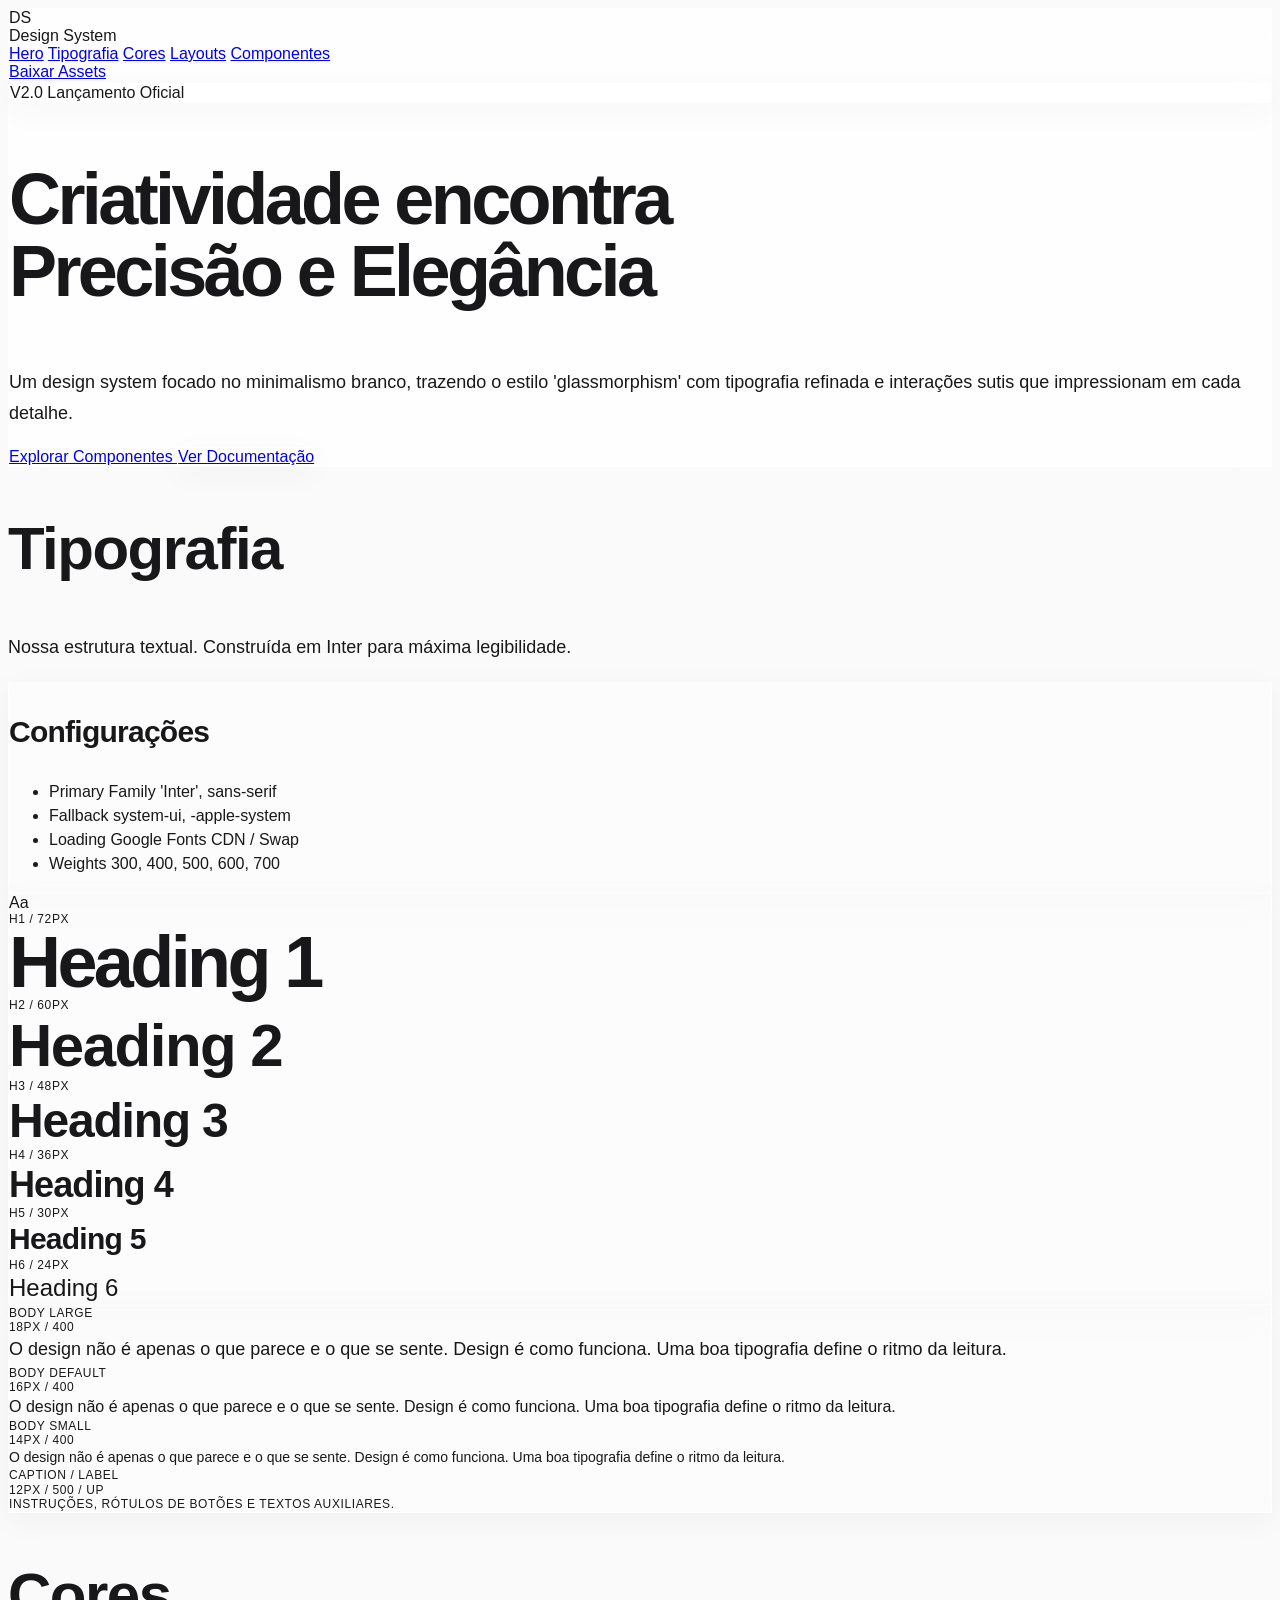
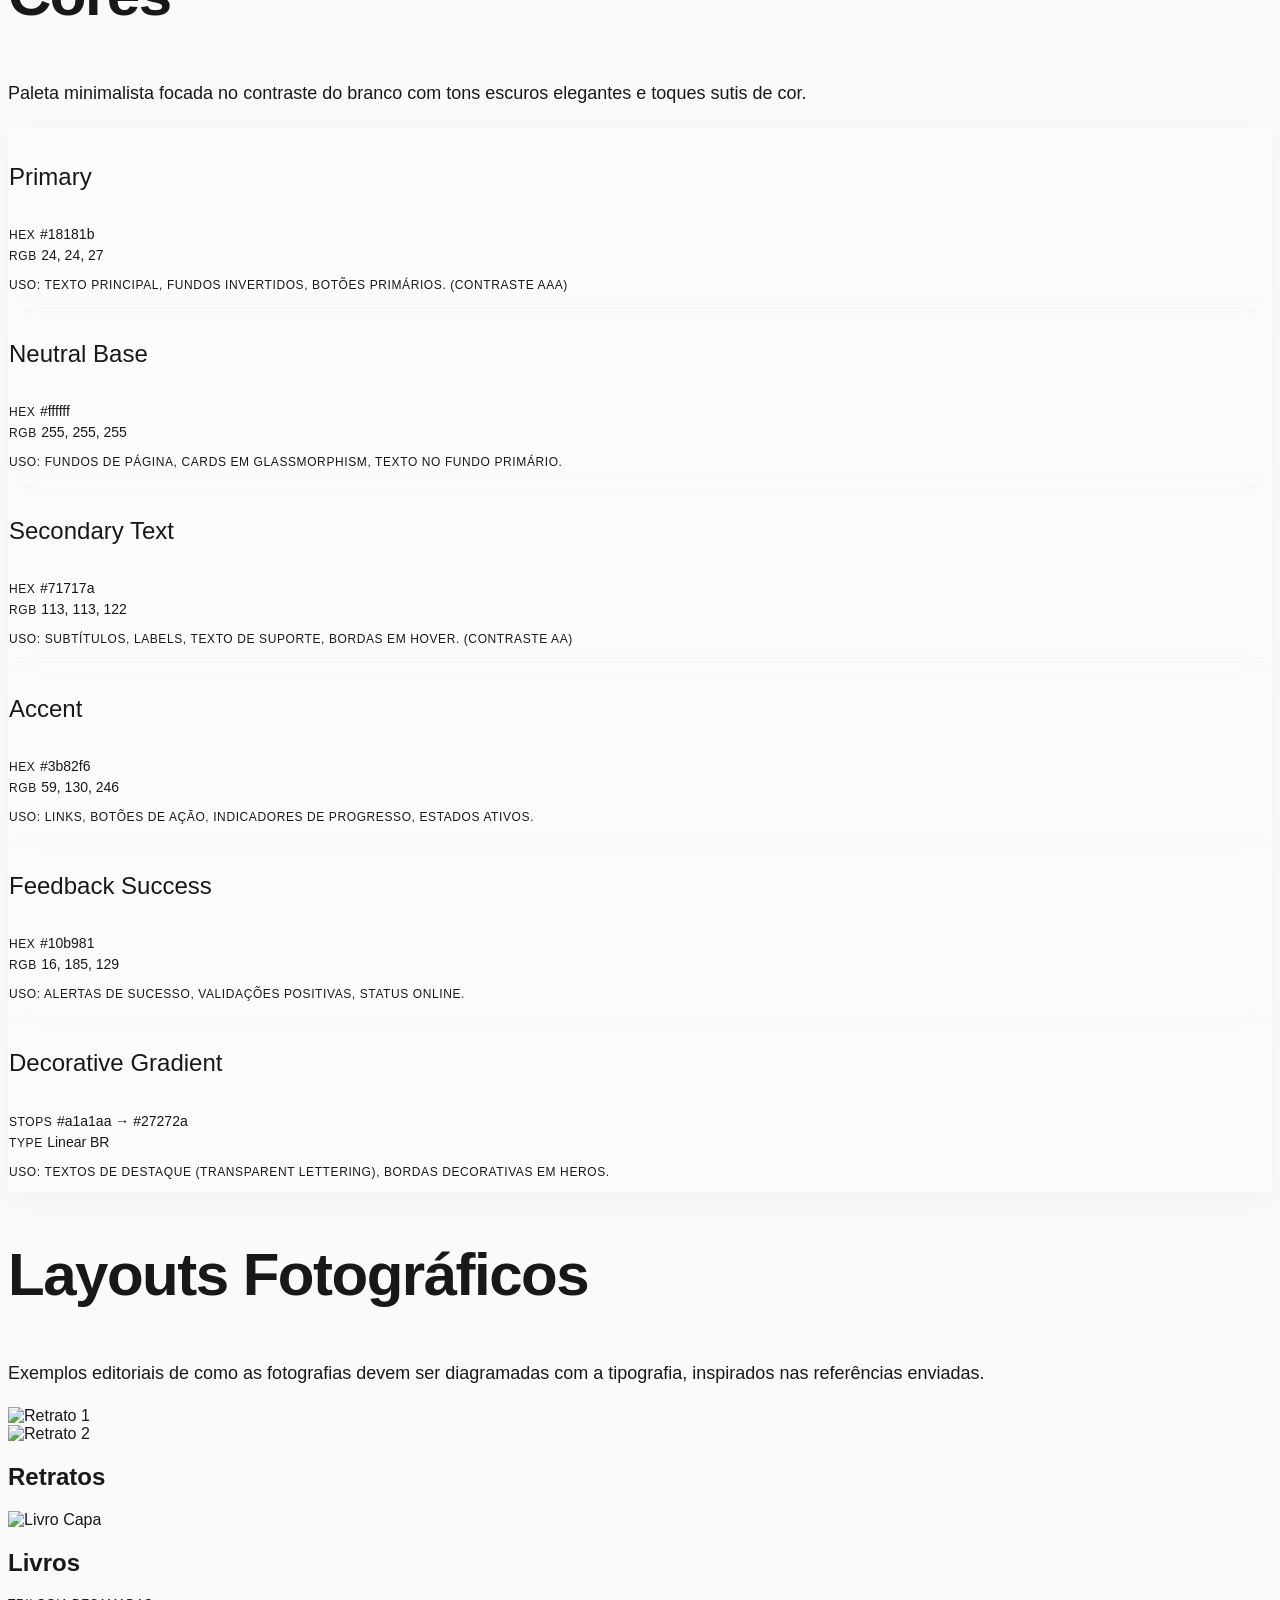
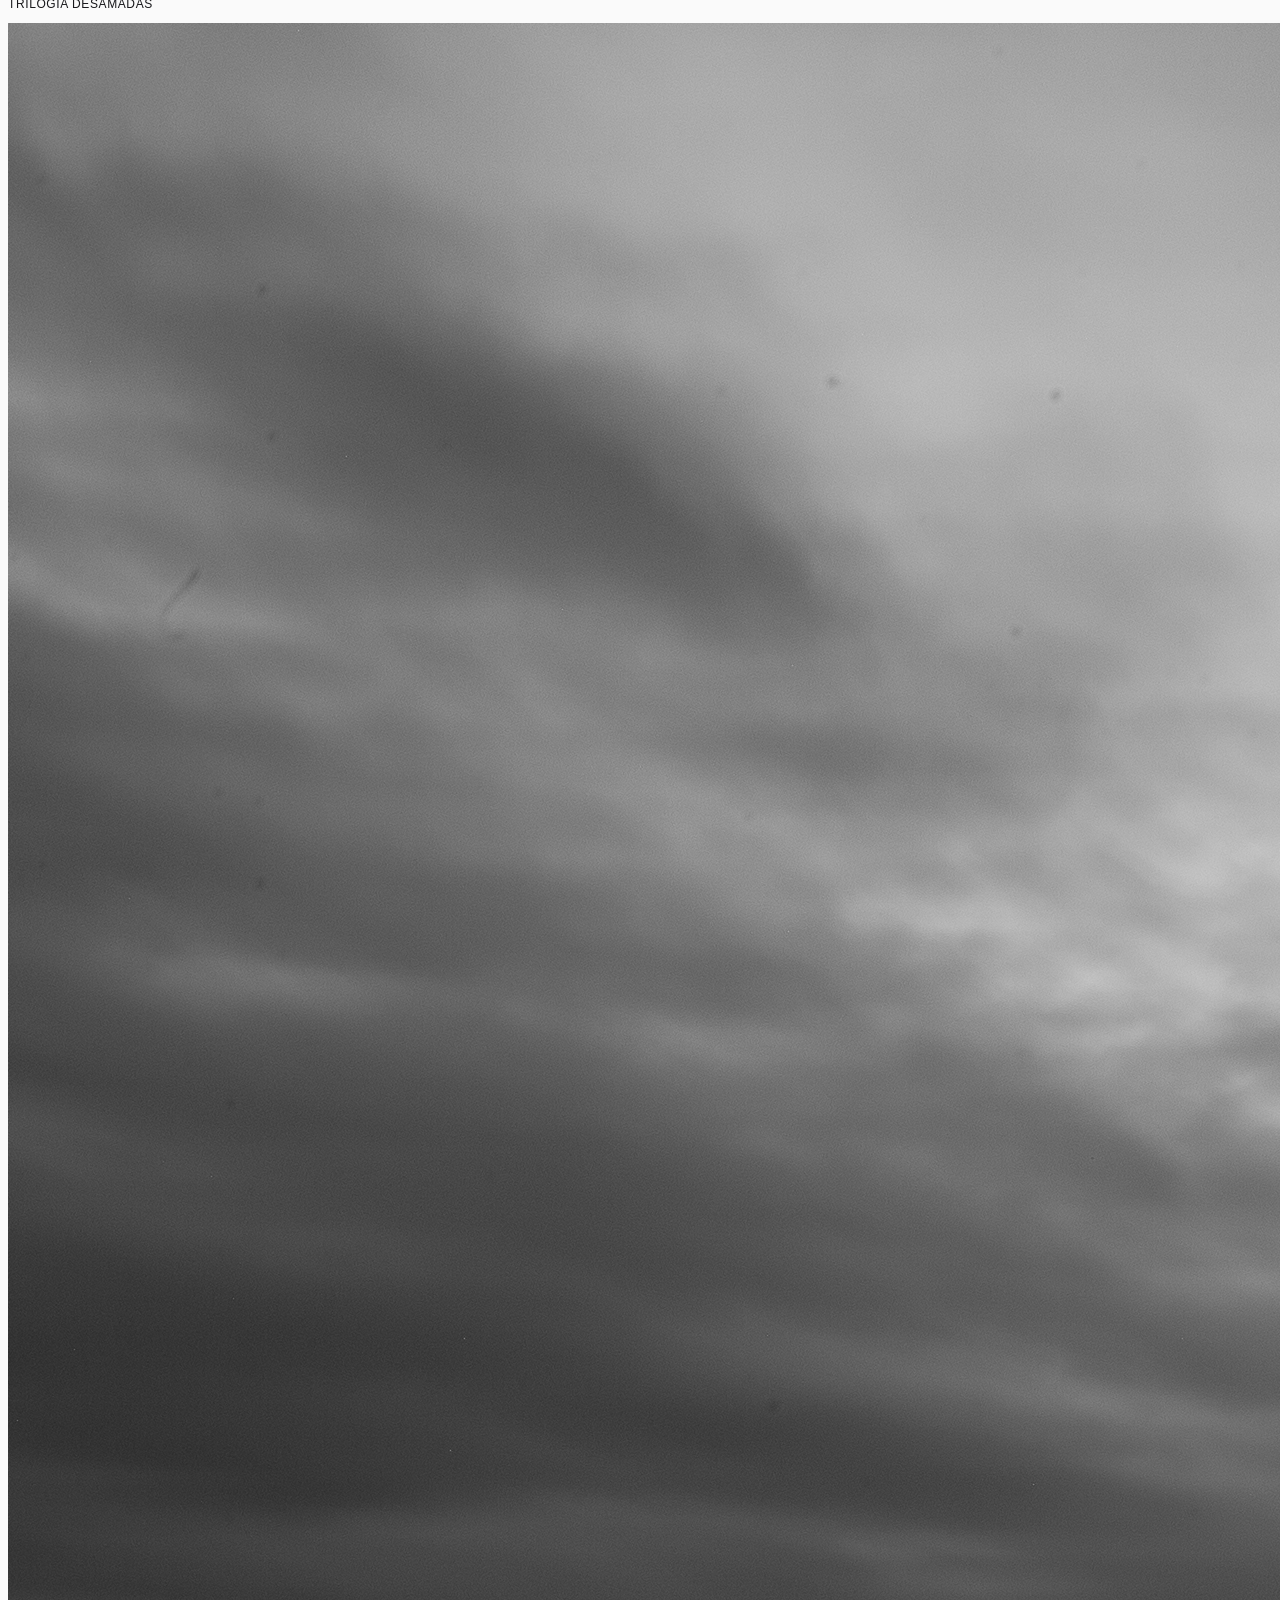
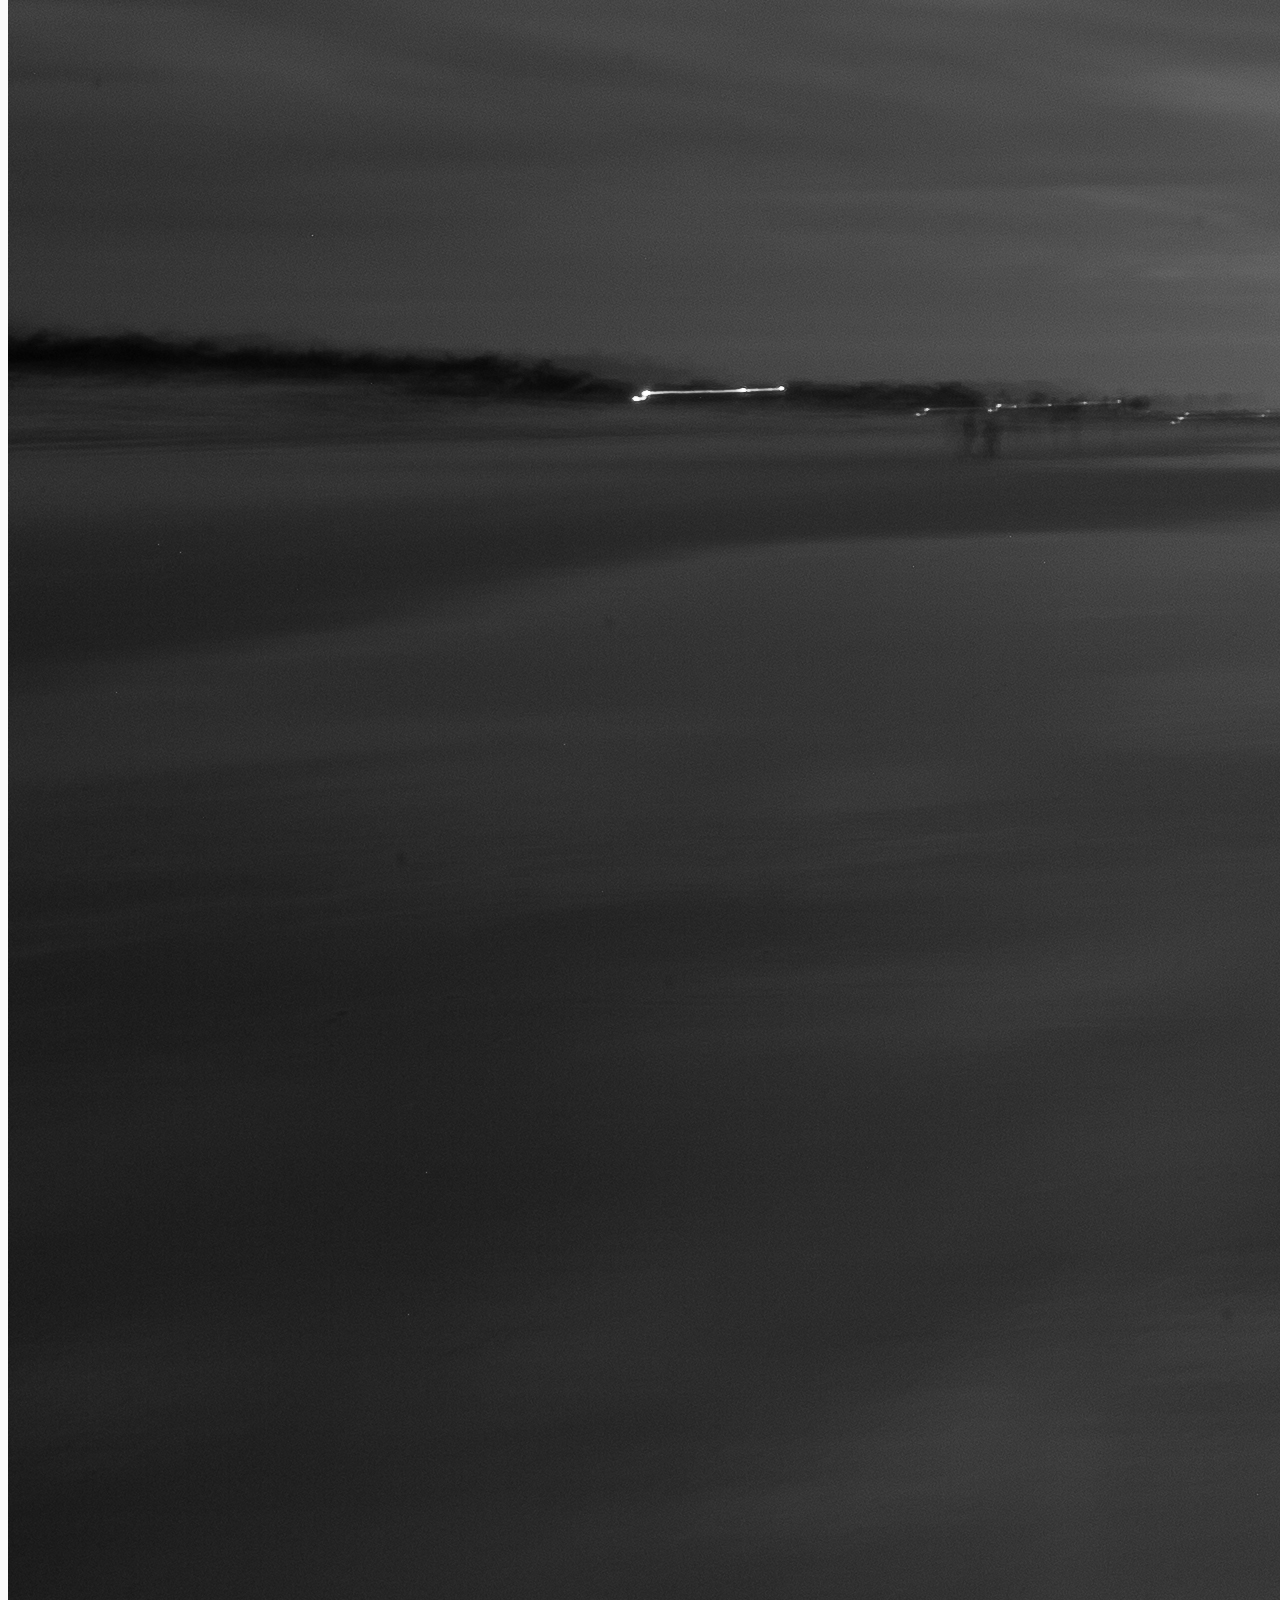
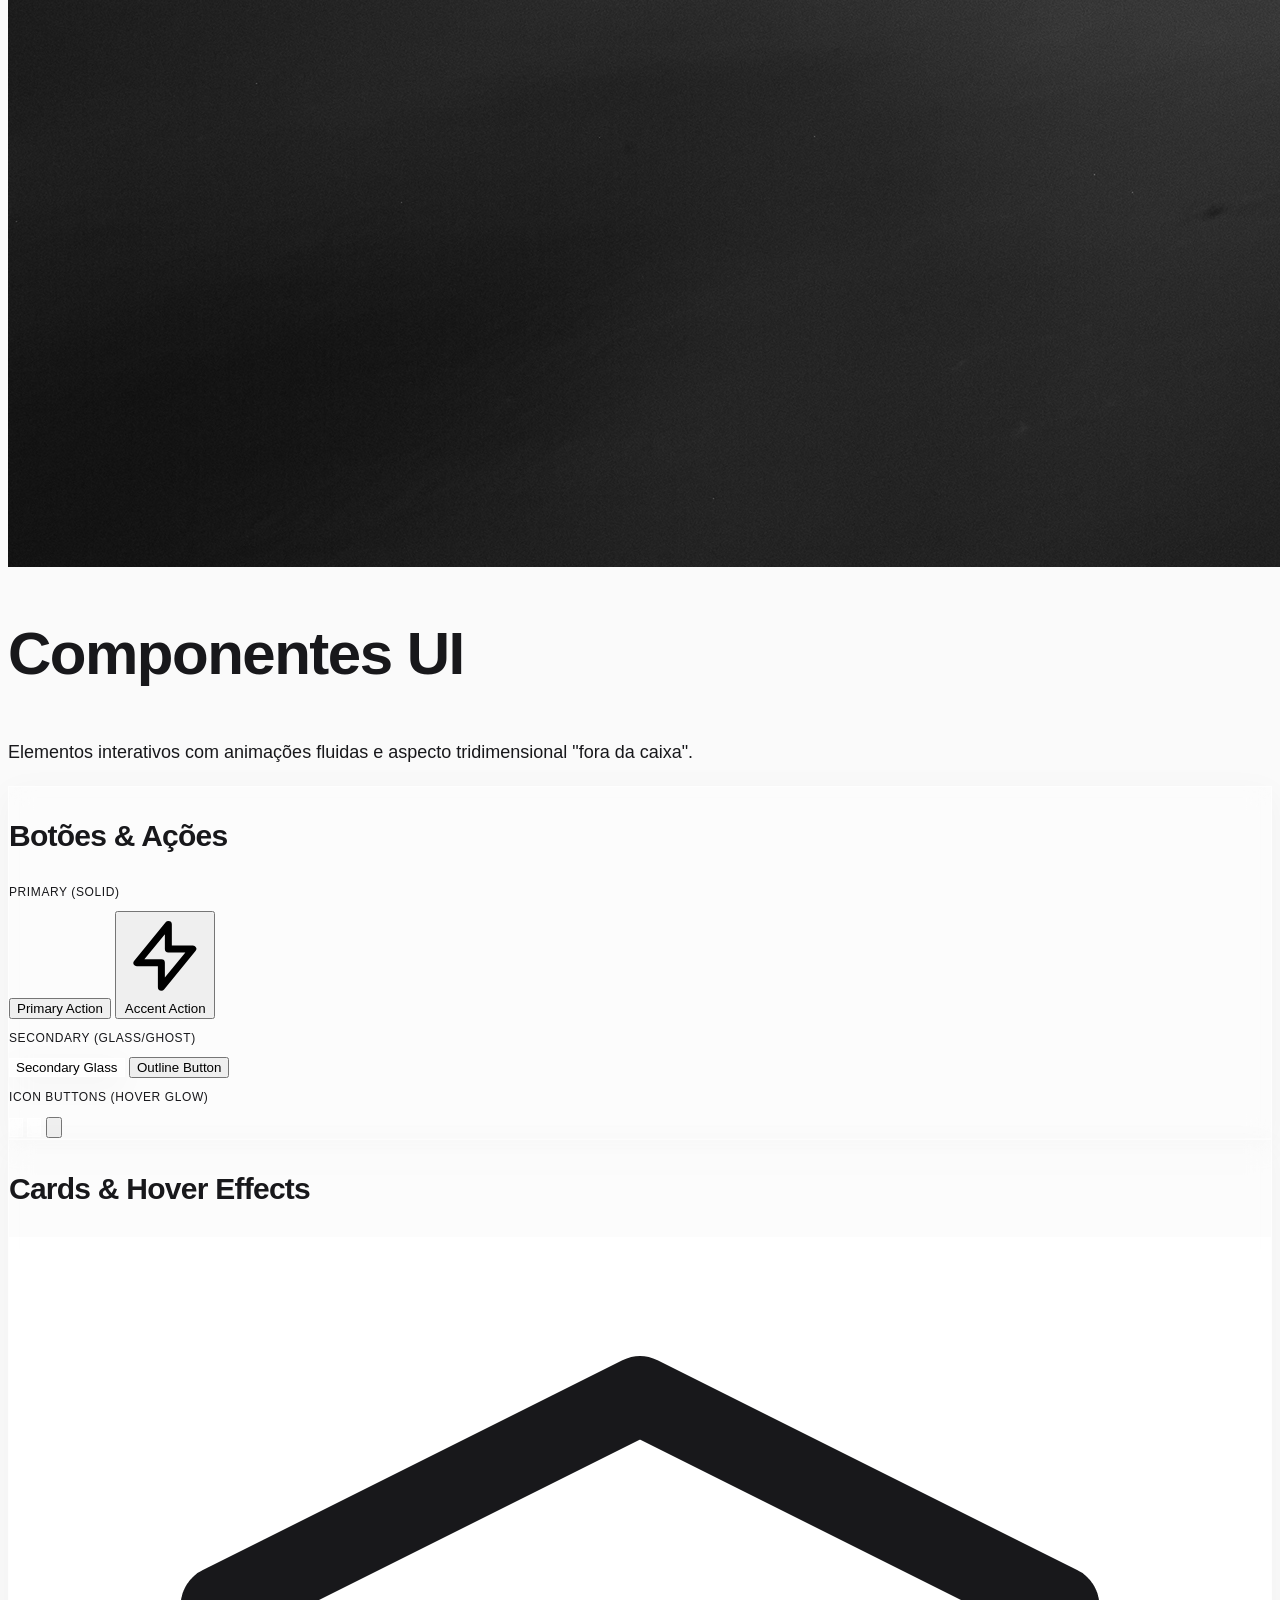
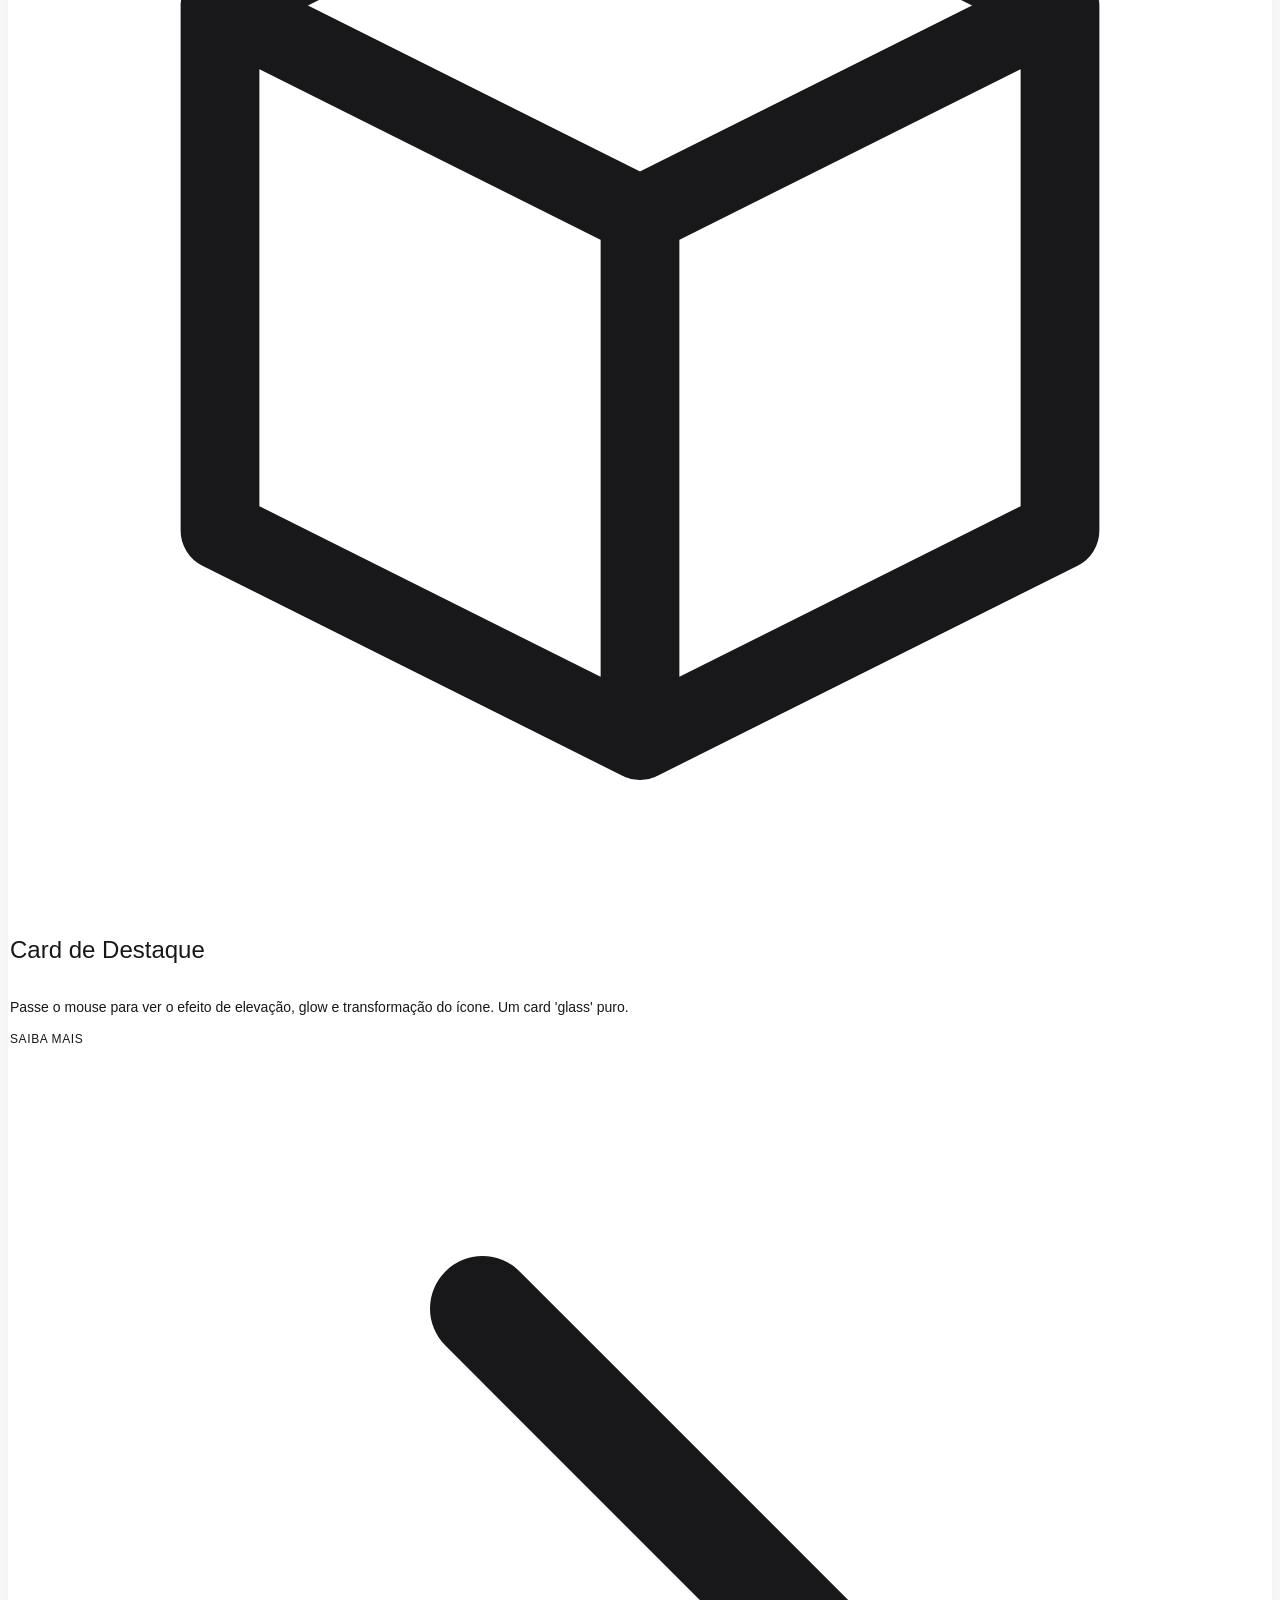
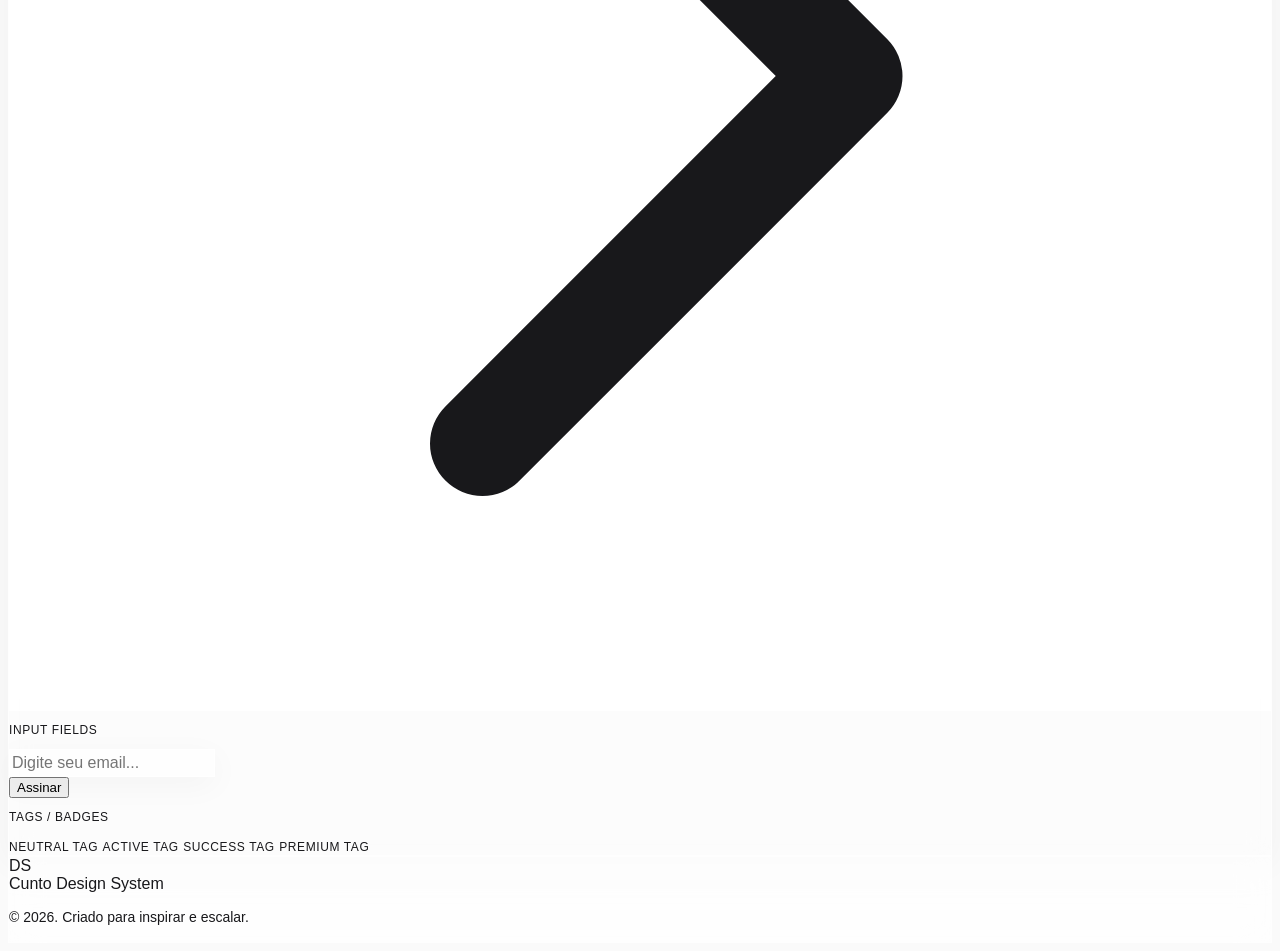
==== Assets/design_system.html @ 5c517ca3 "Commit Inicial" ====
<!DOCTYPE html>
<html lang="pt-BR" class="scroll-smooth">
<head>
    <meta charset="utf-8"/>
    <meta content="width=device-width, initial-scale=1.0" name="viewport"/>
    <title>Design System - Cunto</title>
    
    <!-- References to existing assets -->
    <script src="Referencias/genlabs.aura.build/assets/resource_3fa48481346f.js"></script>
    <script src="Referencias/genlabs.aura.build/assets/iconify_654a1ef798a3.js"></script>
    <link href="Referencias/genlabs.aura.build/assets/css2_d532a689d235.css" rel="stylesheet"/>
    <script src="https://cdn.tailwindcss.com"></script>

    <style>
        body { 
            font-family: 'Inter', sans-serif; 
            background-color: #fafafa;
            color: #18181b; /* zinc-900 */
        }
        
        /* Glass effects */
        .glass-panel {
            background: rgba(255, 255, 255, 0.70);
            backdrop-filter: blur(16px);
            -webkit-backdrop-filter: blur(16px);
            border: 1px solid rgba(255, 255, 255, 0.4);
        }
        .glass-card {
            background: rgba(255, 255, 255, 0.4);
            backdrop-filter: blur(12px);
            border: 1px solid rgba(255, 255, 255, 0.6);
            box-shadow: 0 8px 32px rgba(0, 0, 0, 0.04);
        }

        /* Border Gradients */
        [style*="--border-gradient"]::before {
            content: "";
            position: absolute;
            inset: 0;
            padding: 1px;
            border-radius: var(--border-radius-before, inherit);
            -webkit-mask: linear-gradient(#fff 0 0) content-box, linear-gradient(#fff 0 0);
            -webkit-mask-composite: xor;
            mask-composite: exclude;
            background: var(--border-gradient);
            pointer-events: none;
        }

        /* Animations */
        @keyframes float {
            0% { transform: translateY(0px); }
            50% { transform: translateY(-10px); }
            100% { transform: translateY(0px); }
        }
        .animate-float { animation: float 4s ease-in-out infinite; }
        
        @keyframes fade-in-up {
            0% { opacity: 0; transform: translateY(20px); }
            100% { opacity: 1; transform: translateY(0); }
        }
        .animate-fade-in-up { animation: fade-in-up 0.8s cubic-bezier(0.16, 1, 0.3, 1) forwards; }
        
        .delay-100 { animation-delay: 100ms; }
        .delay-200 { animation-delay: 200ms; }
        .delay-300 { animation-delay: 300ms; }

        /* Typography scale utilities based on requested scale */
        .ds-h1 { font-size: 4.5rem; line-height: 1; letter-spacing: -0.05em; font-weight: 700; }
        .ds-h2 { font-size: 3.75rem; line-height: 1.1; letter-spacing: -0.025em; font-weight: 700; }
        .ds-h3 { font-size: 3rem; line-height: 1.15; letter-spacing: -0.025em; font-weight: 600; }
        .ds-h4 { font-size: 2.25rem; line-height: 1.2; letter-spacing: -0.025em; font-weight: 600; }
        .ds-h5 { font-size: 1.875rem; line-height: 1.25; letter-spacing: -0.025em; font-weight: 600; }
        .ds-h6 { font-size: 1.5rem; line-height: 1.3; font-weight: 500; }
        .ds-body-lg { font-size: 1.125rem; line-height: 1.75; font-weight: 400; }
        .ds-body { font-size: 1rem; line-height: 1.5; font-weight: 400; }
        .ds-body-sm { font-size: 0.875rem; line-height: 1.5; font-weight: 400; }
        .ds-caption { font-size: 0.75rem; line-height: 1.2; font-weight: 500; text-transform: uppercase; letter-spacing: 0.05em; }
    </style>

    <script>
        tailwind.config = {
            theme: {
                extend: {
                    colors: {
                        primary: '#18181b',
                        secondary: '#52525b',
                        accent: '#3b82f6',
                        neutral: '#f4f4f5',
                        feedback: '#10b981',
                        decorative: '#8b5cf6'
                    },
                    backgroundImage: {
                        'glow-gradient': 'radial-gradient(circle, rgba(59,130,246,0.15) 0%, rgba(255,255,255,0) 70%)',
                    }
                }
            }
        }
    </script>
</head>
<body class="bg-zinc-50 text-zinc-900 antialiased selection:bg-zinc-900 selection:text-white relative overflow-x-hidden">

    <!-- Decorative Background Glow -->
    <div class="fixed top-[-20%] left-[-10%] w-[60%] h-[60%] bg-glow-gradient rounded-full blur-3xl pointer-events-none z-0"></div>
    <div class="fixed bottom-[-20%] right-[-10%] w-[60%] h-[60%] radial-gradient(circle, rgba(139,92,246,0.1) 0%, rgba(255,255,255,0) 70%) rounded-full blur-3xl pointer-events-none z-0"></div>

    <!-- Navigation -->
    <nav class="fixed top-0 left-0 right-0 z-50 glass-panel border-b-0 px-6 py-4 mx-4 mt-4 rounded-2xl shadow-sm transition-all duration-300">
        <div class="max-w-[1400px] mx-auto flex items-center justify-between">
            <div class="flex items-center gap-3">
                <div class="w-10 h-10 rounded-xl bg-zinc-900 flex items-center justify-center text-white font-bold tracking-tighter text-xl">
                    DS
                </div>
                <span class="text-xl font-semibold tracking-tight text-zinc-900">Design System</span>
            </div>
            <div class="hidden md:flex gap-8 text-sm font-medium text-zinc-600">
                <a href="#hero" class="hover:text-zinc-900 transition-colors">Hero</a>
                <a href="#typography" class="hover:text-zinc-900 transition-colors">Tipografia</a>
                <a href="#colors" class="hover:text-zinc-900 transition-colors">Cores</a>
                <a href="#layouts" class="hover:text-zinc-900 transition-colors">Layouts</a>
                <a href="#components" class="hover:text-zinc-900 transition-colors">Componentes</a>
            </div>
            <div>
                <a href="#" class="px-5 py-2.5 rounded-full bg-zinc-900 text-white text-sm font-medium hover:bg-zinc-800 transition-all hover:shadow-lg hover:-translate-y-0.5 inline-block">Baixar Assets</a>
            </div>
        </div>
    </nav>

    <!-- Main Container -->
    <main class="relative z-10 w-full pt-32 pb-24 px-6 max-w-[1400px] mx-auto flex flex-col gap-32">

        <!-- 1. Hero Section -->
        <section id="hero" class="min-h-[80vh] flex flex-col items-center justify-center text-center relative rounded-[3rem] glass-panel overflow-hidden p-12 border border-white shadow-xl opacity-0 animate-fade-in-up">
            <!-- Inner grid pattern -->
            <div class="absolute inset-0 opacity-[0.03] pointer-events-none" style="background-image: linear-gradient(#000 1px, transparent 1px), linear-gradient(90deg, #000 1px, transparent 1px); background-size: 40px 40px;"></div>
            
            <div class="inline-flex items-center gap-2 px-4 py-2 rounded-full glass-card text-sm font-medium text-zinc-600 mb-8 animate-float">
                <span class="w-2 h-2 rounded-full bg-blue-500 animate-pulse"></span>
                V2.0 Lançamento Oficial
            </div>
            
            <h1 class="ds-h1 max-w-5xl mb-8 relative z-10">
                Criatividade encontra 
                <br />
                <!-- Transparent Lettering Effect requested by user -->
                <span class="bg-clip-text text-transparent bg-gradient-to-r from-zinc-400 via-zinc-800 to-zinc-400 animate-pulse">
                    Precisão e Elegância
                </span>
            </h1>
            
            <p class="ds-body-lg text-zinc-500 max-w-2xl mb-12">
                Um design system focado no minimalismo branco, trazendo o estilo 'glassmorphism' com tipografia refinada e interações sutis que impressionam em cada detalhe.
            </p>
            
            <div class="flex gap-4 items-center">
                <a href="#components" class="px-8 py-4 rounded-full bg-zinc-900 text-white font-medium hover:scale-105 transition-transform shadow-[0_10px_40px_-10px_rgba(0,0,0,0.3)]">
                    Explorar Componentes
                </a>
                <a href="#typography" class="px-8 py-4 rounded-full glass-card font-medium text-zinc-700 hover:bg-white transition-colors">
                    Ver Documentação
                </a>
            </div>
        </section>

        <!-- 2. Typography Section -->
        <section id="typography" class="opacity-0 animate-fade-in-up delay-100 scroll-mt-32">
            <div class="mb-12">
                <h2 class="ds-h2 mb-4">Tipografia</h2>
                <p class="ds-body-lg text-zinc-500">Nossa estrutura textual. Construída em Inter para máxima legibilidade.</p>
            </div>

            <div class="grid grid-cols-1 lg:grid-cols-12 gap-12">
                <div class="lg:col-span-4 glass-card p-8 rounded-3xl h-fit">
                    <h3 class="ds-h5 mb-6">Configurações</h3>
                    <ul class="space-y-4 ds-body text-zinc-600">
                        <li class="flex justify-between border-b border-zinc-200 pb-2">
                            <span class="font-medium text-zinc-900">Primary Family</span>
                            <span>'Inter', sans-serif</span>
                        </li>
                        <li class="flex justify-between border-b border-zinc-200 pb-2">
                            <span class="font-medium text-zinc-900">Fallback</span>
                            <span>system-ui, -apple-system</span>
                        </li>
                        <li class="flex justify-between border-b border-zinc-200 pb-2">
                            <span class="font-medium text-zinc-900">Loading</span>
                            <span>Google Fonts CDN / Swap</span>
                        </li>
                        <li class="flex justify-between pb-2">
                            <span class="font-medium text-zinc-900">Weights</span>
                            <span>300, 400, 500, 600, 700</span>
                        </li>
                    </ul>
                </div>
                
                <div class="lg:col-span-8 flex flex-col gap-8">
                    <!-- Type Scale -->
                    <div class="glass-card p-8 rounded-3xl overflow-hidden relative">
                        <div class="absolute right-0 top-0 text-[10rem] font-bold text-zinc-900/5 -mt-10 -mr-10 select-none">Aa</div>
                        
                        <div class="space-y-8 relative z-10">
                            <div class="group flex flex-col md:flex-row md:items-baseline gap-4 border-b border-zinc-200/50 pb-4">
                                <div class="w-24 text-zinc-400 ds-caption">H1 / 72px</div>
                                <div class="ds-h1 group-hover:translate-x-2 transition-transform text-zinc-900">Heading 1</div>
                            </div>
                            <div class="group flex flex-col md:flex-row md:items-baseline gap-4 border-b border-zinc-200/50 pb-4">
                                <div class="w-24 text-zinc-400 ds-caption">H2 / 60px</div>
                                <div class="ds-h2 group-hover:translate-x-2 transition-transform text-zinc-800">Heading 2</div>
                            </div>
                            <div class="group flex flex-col md:flex-row md:items-baseline gap-4 border-b border-zinc-200/50 pb-4">
                                <div class="w-24 text-zinc-400 ds-caption">H3 / 48px</div>
                                <div class="ds-h3 group-hover:translate-x-2 transition-transform text-zinc-800">Heading 3</div>
                            </div>
                            <div class="group flex flex-col md:flex-row md:items-baseline gap-4 border-b border-zinc-200/50 pb-4">
                                <div class="w-24 text-zinc-400 ds-caption">H4 / 36px</div>
                                <div class="ds-h4 group-hover:translate-x-2 transition-transform text-zinc-800">Heading 4</div>
                            </div>
                            <div class="group flex flex-col md:flex-row md:items-baseline gap-4 border-b border-zinc-200/50 pb-4">
                                <div class="w-24 text-zinc-400 ds-caption">H5 / 30px</div>
                                <div class="ds-h5 group-hover:translate-x-2 transition-transform text-zinc-700">Heading 5</div>
                            </div>
                            <div class="group flex flex-col md:flex-row md:items-baseline gap-4 border-b border-zinc-200/50 pb-4">
                                <div class="w-24 text-zinc-400 ds-caption">H6 / 24px</div>
                                <div class="ds-h6 group-hover:translate-x-2 transition-transform text-zinc-700">Heading 6</div>
                            </div>
                        </div>
                    </div>

                    <!-- Body Scale -->
                    <div class="glass-card p-8 rounded-3xl">
                        <div class="space-y-6">
                            <div class="grid grid-cols-1 md:grid-cols-4 gap-4">
                                <div class="text-zinc-400 ds-caption">Body Large<br/>18px / 400</div>
                                <div class="md:col-span-3 ds-body-lg text-zinc-600">O design não é apenas o que parece e o que se sente. Design é como funciona. Uma boa tipografia define o ritmo da leitura.</div>
                            </div>
                            <div class="grid grid-cols-1 md:grid-cols-4 gap-4 pt-6 border-t border-zinc-200/50">
                                <div class="text-zinc-400 ds-caption">Body Default<br/>16px / 400</div>
                                <div class="md:col-span-3 ds-body text-zinc-600">O design não é apenas o que parece e o que se sente. Design é como funciona. Uma boa tipografia define o ritmo da leitura.</div>
                            </div>
                            <div class="grid grid-cols-1 md:grid-cols-4 gap-4 pt-6 border-t border-zinc-200/50">
                                <div class="text-zinc-400 ds-caption">Body Small<br/>14px / 400</div>
                                <div class="md:col-span-3 ds-body-sm text-zinc-600">O design não é apenas o que parece e o que se sente. Design é como funciona. Uma boa tipografia define o ritmo da leitura.</div>
                            </div>
                            <div class="grid grid-cols-1 md:grid-cols-4 gap-4 pt-6 border-t border-zinc-200/50">
                                <div class="text-zinc-400 ds-caption">Caption / Label<br/>12px / 500 / UP</div>
                                <div class="md:col-span-3 ds-caption text-zinc-500">INSTRUÇÕES, RÓTULOS DE BOTÕES E TEXTOS AUXILIARES.</div>
                            </div>
                        </div>
                    </div>
                </div>
            </div>
        </section>

        <!-- 3. Colors Section -->
        <section id="colors" class="opacity-0 animate-fade-in-up delay-200 scroll-mt-32">
            <div class="mb-12">
                <h2 class="ds-h2 mb-4">Cores</h2>
                <p class="ds-body-lg text-zinc-500">Paleta minimalista focada no contraste do branco com tons escuros elegantes e toques sutis de cor.</p>
            </div>

            <div class="grid grid-cols-1 md:grid-cols-2 lg:grid-cols-3 gap-6">
                <!-- Color Card: Primary -->
                <div class="glass-card rounded-3xl p-2 group hover:-translate-y-2 transition-transform duration-300">
                    <div class="h-40 rounded-2xl bg-zinc-900 mb-4 shadow-inner relative overflow-hidden">
                        <div class="absolute inset-0 bg-gradient-to-t from-black/20 to-transparent"></div>
                    </div>
                    <div class="px-4 pb-4">
                        <h4 class="ds-h6 mb-1">Primary</h4>
                        <div class="flex justify-between items-center mb-2">
                            <span class="ds-caption text-zinc-400">HEX</span>
                            <span class="ds-body-sm font-medium">#18181b</span>
                        </div>
                        <div class="flex justify-between items-center mb-4">
                            <span class="ds-caption text-zinc-400">RGB</span>
                            <span class="ds-body-sm font-medium">24, 24, 27</span>
                        </div>
                        <p class="ds-caption text-zinc-500 lowercase border-t border-zinc-200 pt-2">Uso: Texto principal, fundos invertidos, botões primários. (Contraste AAA)</p>
                    </div>
                </div>

                <!-- Color Card: Neutral (White) -->
                <div class="glass-card rounded-3xl p-2 group hover:-translate-y-2 transition-transform duration-300">
                    <div class="h-40 rounded-2xl bg-white mb-4 shadow-sm border border-zinc-100 relative overflow-hidden">
                        <div class="absolute inset-0 bg-gradient-to-t from-zinc-100/50 to-transparent"></div>
                    </div>
                    <div class="px-4 pb-4">
                        <h4 class="ds-h6 mb-1">Neutral Base</h4>
                        <div class="flex justify-between items-center mb-2">
                            <span class="ds-caption text-zinc-400">HEX</span>
                            <span class="ds-body-sm font-medium">#ffffff</span>
                        </div>
                        <div class="flex justify-between items-center mb-4">
                            <span class="ds-caption text-zinc-400">RGB</span>
                            <span class="ds-body-sm font-medium">255, 255, 255</span>
                        </div>
                        <p class="ds-caption text-zinc-500 lowercase border-t border-zinc-200 pt-2">Uso: Fundos de página, cards em glassmorphism, texto no fundo primário.</p>
                    </div>
                </div>

                <!-- Color Card: Secondary -->
                <div class="glass-card rounded-3xl p-2 group hover:-translate-y-2 transition-transform duration-300">
                    <div class="h-40 rounded-2xl bg-zinc-500 mb-4 shadow-inner relative overflow-hidden"></div>
                    <div class="px-4 pb-4">
                        <h4 class="ds-h6 mb-1">Secondary Text</h4>
                        <div class="flex justify-between items-center mb-2">
                            <span class="ds-caption text-zinc-400">HEX</span>
                            <span class="ds-body-sm font-medium">#71717a</span>
                        </div>
                        <div class="flex justify-between items-center mb-4">
                            <span class="ds-caption text-zinc-400">RGB</span>
                            <span class="ds-body-sm font-medium">113, 113, 122</span>
                        </div>
                        <p class="ds-caption text-zinc-500 lowercase border-t border-zinc-200 pt-2">Uso: Subtítulos, labels, texto de suporte, bordas em hover. (Contraste AA)</p>
                    </div>
                </div>

                <!-- Color Card: Accent -->
                <div class="glass-card rounded-3xl p-2 group hover:-translate-y-2 transition-transform duration-300">
                    <div class="h-40 rounded-2xl bg-blue-500 mb-4 shadow-inner relative overflow-hidden">
                        <div class="absolute inset-0 bg-gradient-to-br from-white/20 to-transparent"></div>
                    </div>
                    <div class="px-4 pb-4">
                        <h4 class="ds-h6 mb-1">Accent</h4>
                        <div class="flex justify-between items-center mb-2">
                            <span class="ds-caption text-zinc-400">HEX</span>
                            <span class="ds-body-sm font-medium">#3b82f6</span>
                        </div>
                        <div class="flex justify-between items-center mb-4">
                            <span class="ds-caption text-zinc-400">RGB</span>
                            <span class="ds-body-sm font-medium">59, 130, 246</span>
                        </div>
                        <p class="ds-caption text-zinc-500 lowercase border-t border-zinc-200 pt-2">Uso: Links, botões de ação, indicadores de progresso, estados ativos.</p>
                    </div>
                </div>

                <!-- Color Card: Feedback -->
                <div class="glass-card rounded-3xl p-2 group hover:-translate-y-2 transition-transform duration-300">
                    <div class="h-40 rounded-2xl bg-emerald-500 mb-4 shadow-inner relative overflow-hidden"></div>
                    <div class="px-4 pb-4">
                        <h4 class="ds-h6 mb-1">Feedback Success</h4>
                        <div class="flex justify-between items-center mb-2">
                            <span class="ds-caption text-zinc-400">HEX</span>
                            <span class="ds-body-sm font-medium">#10b981</span>
                        </div>
                        <div class="flex justify-between items-center mb-4">
                            <span class="ds-caption text-zinc-400">RGB</span>
                            <span class="ds-body-sm font-medium">16, 185, 129</span>
                        </div>
                        <p class="ds-caption text-zinc-500 lowercase border-t border-zinc-200 pt-2">Uso: Alertas de sucesso, validações positivas, status online.</p>
                    </div>
                </div>

                <!-- Color Card: Gradient Decorative -->
                <div class="glass-card rounded-3xl p-2 group hover:-translate-y-2 transition-transform duration-300">
                    <div class="h-40 rounded-2xl bg-gradient-to-br from-zinc-400 via-zinc-800 to-zinc-400 mb-4 shadow-inner relative overflow-hidden"></div>
                    <div class="px-4 pb-4">
                        <h4 class="ds-h6 mb-1">Decorative Gradient</h4>
                        <div class="flex justify-between items-center mb-2">
                            <span class="ds-caption text-zinc-400">Stops</span>
                            <span class="ds-body-sm font-medium">#a1a1aa &rarr; #27272a</span>
                        </div>
                        <div class="flex justify-between items-center mb-4">
                            <span class="ds-caption text-zinc-400">Type</span>
                            <span class="ds-body-sm font-medium">Linear BR</span>
                        </div>
                        <p class="ds-caption text-zinc-500 lowercase border-t border-zinc-200 pt-2">Uso: Textos de destaque (transparent lettering), bordas decorativas em heros.</p>
                    </div>
                </div>
            </div>
        </section>

        <!-- 4. Layouts Fotográficos -->
        <section id="layouts" class="opacity-0 animate-fade-in-up delay-300 scroll-mt-32">
            <div class="mb-12">
                <h2 class="ds-h2 mb-4">Layouts Fotográficos</h2>
                <p class="ds-body-lg text-zinc-500">Exemplos editoriais de como as fotografias devem ser diagramadas com a tipografia, inspirados nas referências enviadas.</p>
            </div>

            <div class="flex flex-col gap-24">
                <!-- Exemplo 1: Retratos -->
                <div class="relative w-full flex items-center justify-center min-h-[600px] my-12">
                    <div class="absolute inset-0 flex flex-col md:flex-row justify-center items-center gap-8 md:gap-16 z-0">
                        <div class="w-[80%] md:w-[45%] max-w-[450px]">
                            <img src="Imagens/Sem Cor/Sem-Título-1.png" alt="Retrato 1" class="w-full h-auto object-cover" />
                        </div>
                        <div class="w-[70%] md:w-[40%] max-w-[400px] flex flex-col gap-8 transform md:translate-y-24">
                            <img src="Imagens/Sem Cor/Sem-Título-2.png" alt="Retrato 2" class="w-full h-auto object-cover" />
                        </div>
                    </div>
                    <!-- Big overlapping text -->
                    <h2 class="text-[5rem] md:text-[8rem] lg:text-[10rem] font-bold text-zinc-900 tracking-tighter leading-none z-10 select-none text-center px-4 mix-blend-darken">
                        Retratos
                    </h2>
                </div>

                <!-- Exemplo 2: Livros -->
                <div class="relative w-full flex flex-col md:flex-row items-start justify-between gap-12 mt-16 md:mt-32 border-t border-zinc-200 pt-16">
                    <div class="w-[90%] md:w-[45%] max-w-[500px]">
                        <img src="Imagens/Sem Cor/Sem-Título-3.png" alt="Livro Capa" class="w-full h-auto object-cover" />
                    </div>
                    
                    <div class="w-full md:w-[50%] flex flex-col gap-8 justify-start pt-8">
                        <div>
                            <h2 class="text-[4rem] md:text-[6rem] lg:text-[8rem] font-bold text-zinc-900 tracking-tighter leading-none select-none mb-6">
                                Livros
                            </h2>
                            <p class="ds-caption text-zinc-900 font-bold border-b-2 border-zinc-900 pb-2 inline-block uppercase tracking-widest text-sm">Trilogia Desamadas</p>
                        </div>
                        
                        <div class="w-[90%] md:w-[80%] mt-8 self-end">
                            <img src="Imagens/Sem Cor/_MG_1300.jpg" alt="Foto Horizontal" class="w-full h-auto object-cover" />
                        </div>
                    </div>
                </div>
            </div>
        </section>

        <!-- 5. UI Components Section -->
        <section id="components" class="opacity-0 animate-fade-in-up delay-300 scroll-mt-32">
            <div class="mb-12">
                <h2 class="ds-h2 mb-4">Componentes UI</h2>
                <p class="ds-body-lg text-zinc-500">Elementos interativos com animações fluidas e aspecto tridimensional "fora da caixa".</p>
            </div>

            <div class="grid grid-cols-1 lg:grid-cols-2 gap-12">
                
                <!-- Buttons -->
                <div class="glass-card rounded-3xl p-10">
                    <h3 class="ds-h5 mb-8 border-b border-zinc-200 pb-4">Botões & Ações</h3>
                    
                    <div class="space-y-8">
                        <div>
                            <p class="ds-caption text-zinc-400 mb-4">PRIMARY (SOLID)</p>
                            <div class="flex flex-wrap gap-4">
                                <button class="px-6 py-3 rounded-full bg-zinc-900 text-white font-medium hover:bg-zinc-800 hover:scale-105 transition-all shadow-lg hover:shadow-xl active:scale-95">
                                    Primary Action
                                </button>
                                <button class="px-6 py-3 rounded-full bg-blue-500 text-white font-medium hover:bg-blue-600 hover:scale-105 transition-all shadow-lg hover:shadow-xl active:scale-95 flex items-center gap-2">
                                    <svg class="w-4 h-4" fill="none" stroke="currentColor" viewBox="0 0 24 24"><path stroke-linecap="round" stroke-linejoin="round" stroke-width="2" d="M13 10V3L4 14h7v7l9-11h-7z"></path></svg>
                                    Accent Action
                                </button>
                            </div>
                        </div>

                        <div>
                            <p class="ds-caption text-zinc-400 mb-4">SECONDARY (GLASS/GHOST)</p>
                            <div class="flex flex-wrap gap-4">
                                <button class="px-6 py-3 rounded-full glass-card font-medium text-zinc-800 hover:bg-white hover:-translate-y-1 transition-all shadow-sm hover:shadow-md active:translate-y-0">
                                    Secondary Glass
                                </button>
                                <button class="px-6 py-3 rounded-full border border-zinc-300 font-medium text-zinc-600 hover:border-zinc-900 hover:text-zinc-900 transition-colors">
                                    Outline Button
                                </button>
                            </div>
                        </div>

                        <div>
                            <p class="ds-caption text-zinc-400 mb-4">ICON BUTTONS (HOVER GLOW)</p>
                            <div class="flex gap-4">
                                <button class="w-12 h-12 rounded-full glass-card flex items-center justify-center text-zinc-600 hover:text-blue-500 hover:shadow-[0_0_20px_rgba(59,130,246,0.3)] transition-all">
                                    <svg class="w-5 h-5" fill="none" stroke="currentColor" viewBox="0 0 24 24"><path stroke-linecap="round" stroke-linejoin="round" stroke-width="2" d="M21 21l-6-6m2-5a7 7 0 11-14 0 7 7 0 0114 0z"></path></svg>
                                </button>
                                <button class="w-12 h-12 rounded-full glass-card flex items-center justify-center text-zinc-600 hover:text-emerald-500 hover:shadow-[0_0_20px_rgba(16,185,129,0.3)] transition-all">
                                    <svg class="w-5 h-5" fill="none" stroke="currentColor" viewBox="0 0 24 24"><path stroke-linecap="round" stroke-linejoin="round" stroke-width="2" d="M5 13l4 4L19 7"></path></svg>
                                </button>
                                <button class="w-12 h-12 rounded-full bg-zinc-100 flex items-center justify-center text-zinc-400 cursor-not-allowed">
                                    <svg class="w-5 h-5" fill="none" stroke="currentColor" viewBox="0 0 24 24"><path stroke-linecap="round" stroke-linejoin="round" stroke-width="2" d="M6 18L18 6M6 6l12 12"></path></svg>
                                </button>
                            </div>
                        </div>
                    </div>
                </div>

                <!-- Cards & Interactive Elements -->
                <div class="glass-card rounded-3xl p-10 flex flex-col gap-8">
                    <h3 class="ds-h5 mb-2 border-b border-zinc-200 pb-4">Cards & Hover Effects</h3>
                    
                    <!-- 3D Transform Card Example -->
                    <div class="relative group cursor-pointer perspective-1000">
                        <div class="glass-panel p-6 rounded-2xl transition-all duration-500 group-hover:-translate-y-2 group-hover:shadow-[0_20px_40px_-10px_rgba(0,0,0,0.1)] border-white border">
                            <div class="w-12 h-12 rounded-xl bg-gradient-to-br from-zinc-800 to-zinc-900 text-white flex items-center justify-center mb-4 shadow-lg group-hover:scale-110 transition-transform">
                                <svg class="w-6 h-6" fill="none" stroke="currentColor" viewBox="0 0 24 24"><path stroke-linecap="round" stroke-linejoin="round" stroke-width="1.5" d="M20 7l-8-4-8 4m16 0l-8 4m8-4v10l-8 4m0-10L4 7m8 4v10M4 7v10l8 4"></path></svg>
                            </div>
                            <h4 class="ds-h6 mb-2">Card de Destaque</h4>
                            <p class="ds-body-sm text-zinc-500">Passe o mouse para ver o efeito de elevação, glow e transformação do ícone. Um card 'glass' puro.</p>
                            
                            <div class="mt-4 flex items-center text-blue-500 ds-caption group-hover:translate-x-2 transition-transform">
                                Saiba mais <svg class="w-4 h-4 ml-1" fill="none" stroke="currentColor" viewBox="0 0 24 24"><path stroke-linecap="round" stroke-linejoin="round" stroke-width="2" d="M9 5l7 7-7 7"></path></svg>
                            </div>
                        </div>
                    </div>

                    <!-- Input / Form elements -->
                    <div>
                        <p class="ds-caption text-zinc-400 mb-4">INPUT FIELDS</p>
                        <div class="relative group">
                            <input type="text" placeholder="Digite seu email..." class="w-full px-6 py-4 rounded-xl glass-card bg-white/50 border-zinc-200 focus:border-blue-500 focus:ring-4 focus:ring-blue-500/20 outline-none transition-all ds-body text-zinc-800 placeholder-zinc-400">
                            <div class="absolute right-2 top-2">
                                <button class="px-4 py-2 bg-zinc-900 text-white rounded-lg text-sm font-medium hover:bg-zinc-800 transition-colors">Assinar</button>
                            </div>
                        </div>
                    </div>

                    <!-- Tags -->
                    <div>
                        <p class="ds-caption text-zinc-400 mb-4">TAGS / BADGES</p>
                        <div class="flex flex-wrap gap-2">
                            <span class="px-3 py-1 rounded-full bg-zinc-100 text-zinc-600 ds-caption border border-zinc-200">Neutral Tag</span>
                            <span class="px-3 py-1 rounded-full bg-blue-50 text-blue-600 ds-caption border border-blue-200">Active Tag</span>
                            <span class="px-3 py-1 rounded-full bg-emerald-50 text-emerald-600 ds-caption border border-emerald-200">Success Tag</span>
                            <span class="px-3 py-1 rounded-full bg-gradient-to-r from-zinc-800 to-zinc-900 text-white ds-caption shadow-md">Premium Tag</span>
                        </div>
                    </div>
                </div>

            </div>
        </section>

    </main>

    <!-- Footer -->
    <footer class="mt-32 border-t border-zinc-200/50 relative z-10 glass-panel">
        <div class="max-w-[1400px] mx-auto px-6 py-12 flex flex-col md:flex-row justify-between items-center gap-6">
            <div class="flex items-center gap-2">
                <div class="w-8 h-8 rounded-lg bg-zinc-900 flex items-center justify-center text-white font-bold text-sm">DS</div>
                <span class="font-medium text-zinc-800">Cunto Design System</span>
            </div>
            <p class="ds-body-sm text-zinc-500">© 2026. Criado para inspirar e escalar.</p>
        </div>
    </footer>

    <!-- Intersection Observer for Scroll Animations -->
    <script>
        document.addEventListener('DOMContentLoaded', () => {
            const observer = new IntersectionObserver((entries) => {
                entries.forEach(entry => {
                    if (entry.isIntersecting) {
                        entry.target.style.animationPlayState = 'running';
                        entry.target.style.opacity = '1';
                    }
                });
            }, { threshold: 0.1 });

            document.querySelectorAll('.animate-fade-in-up').forEach(el => {
                el.style.animationPlayState = 'paused';
                observer.observe(el);
            });
        });
    </script>
</body>
</html>
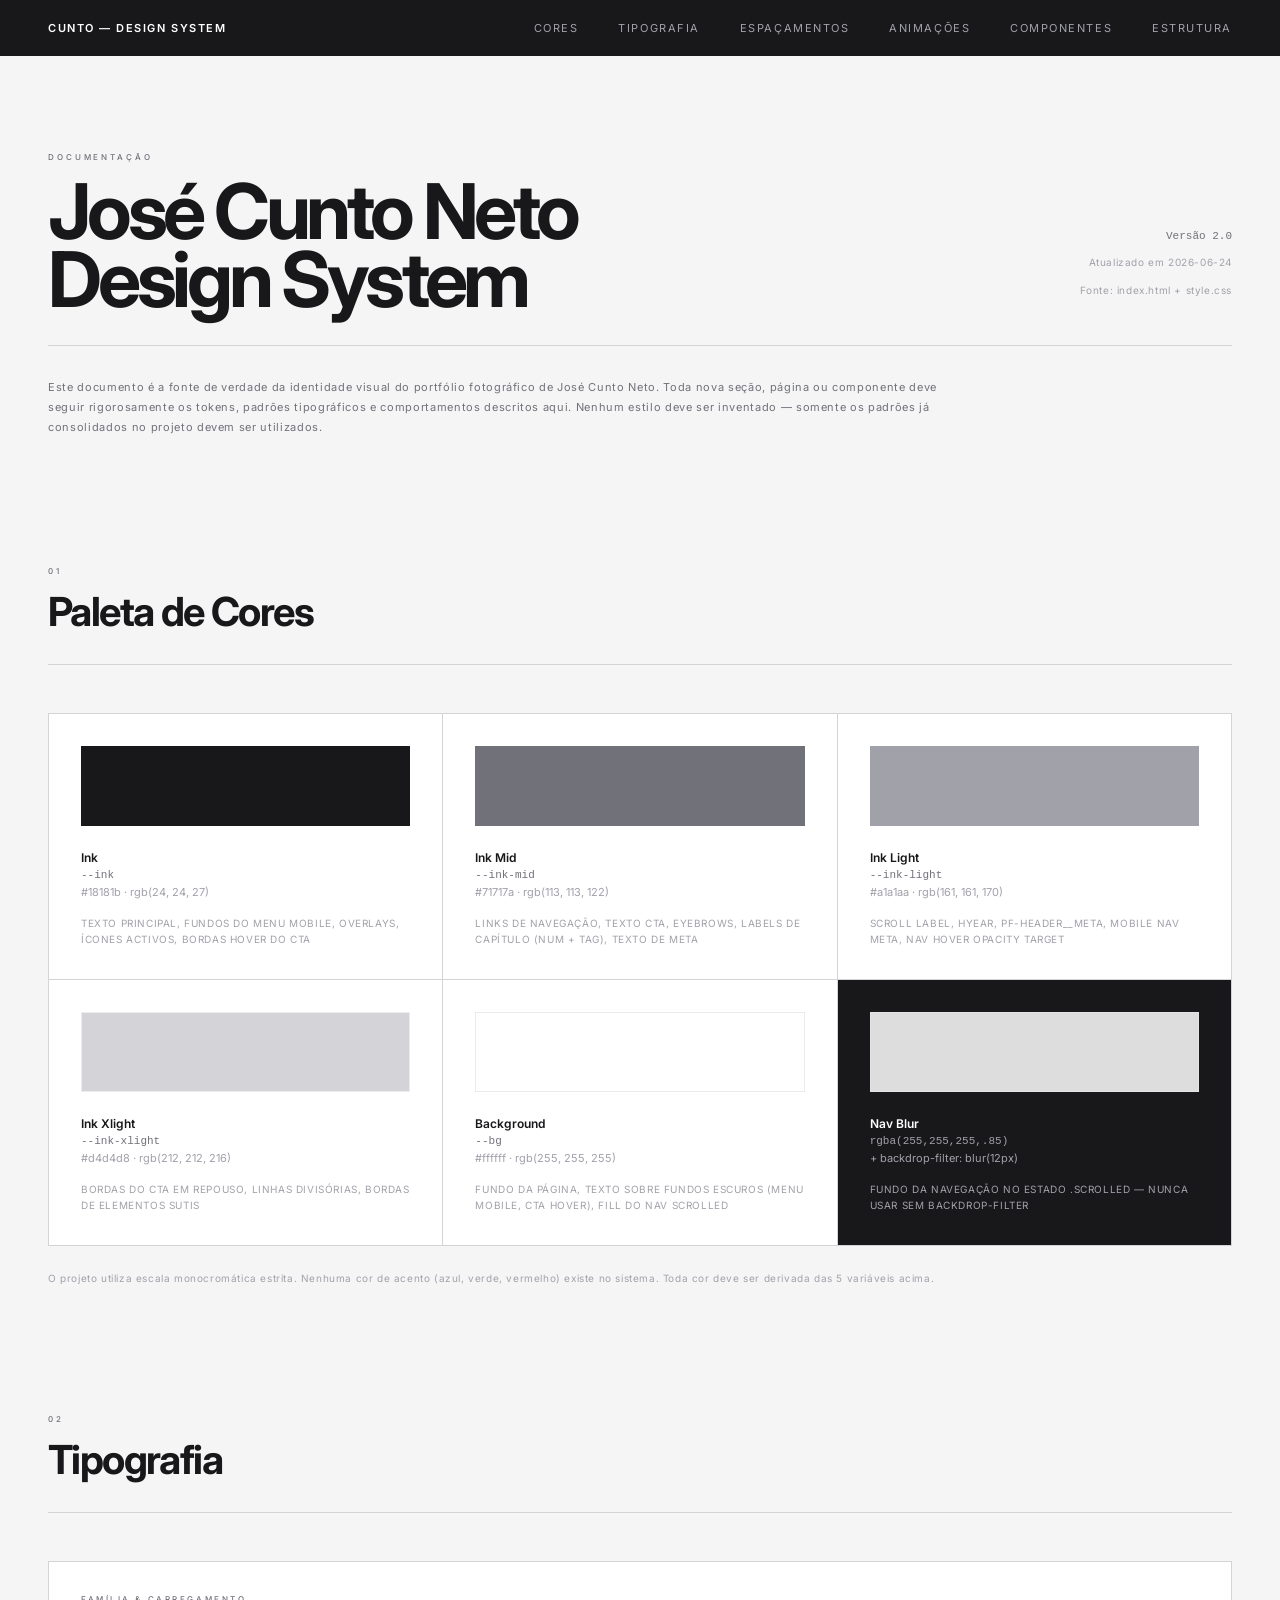
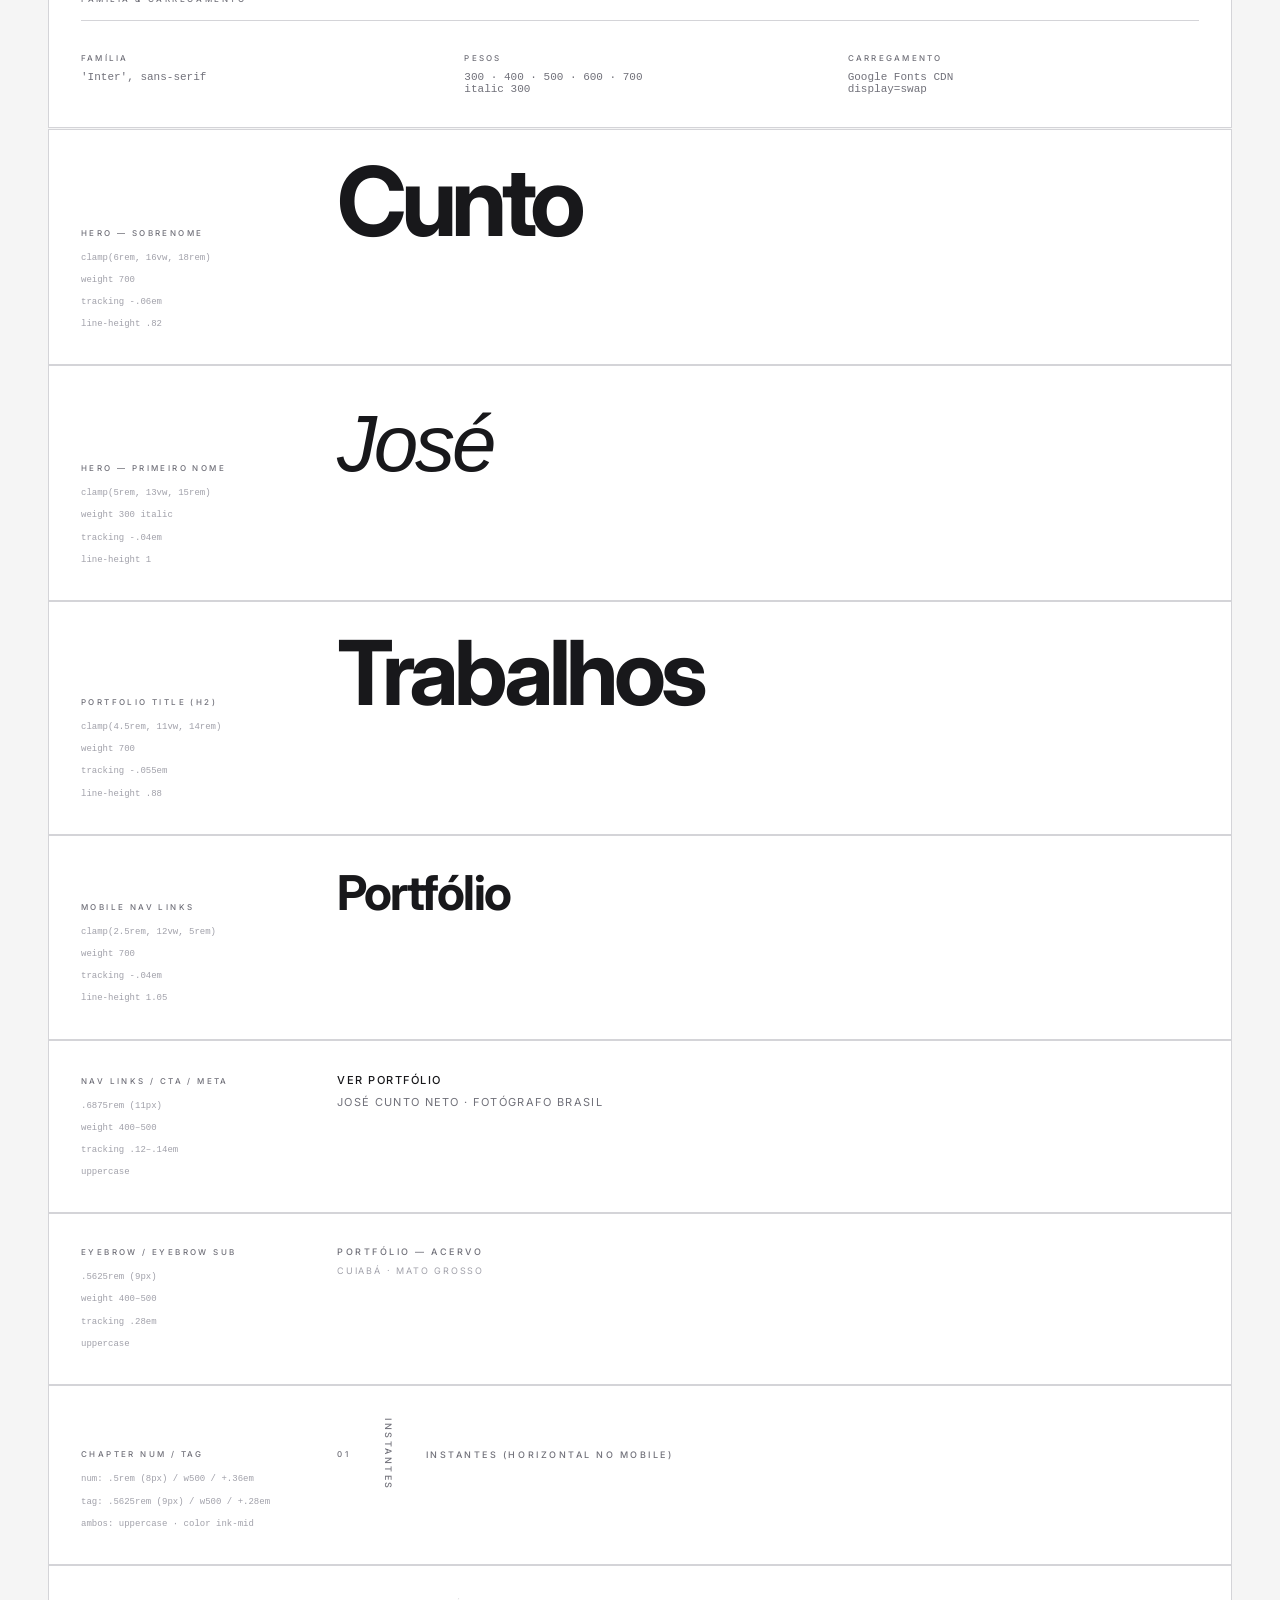
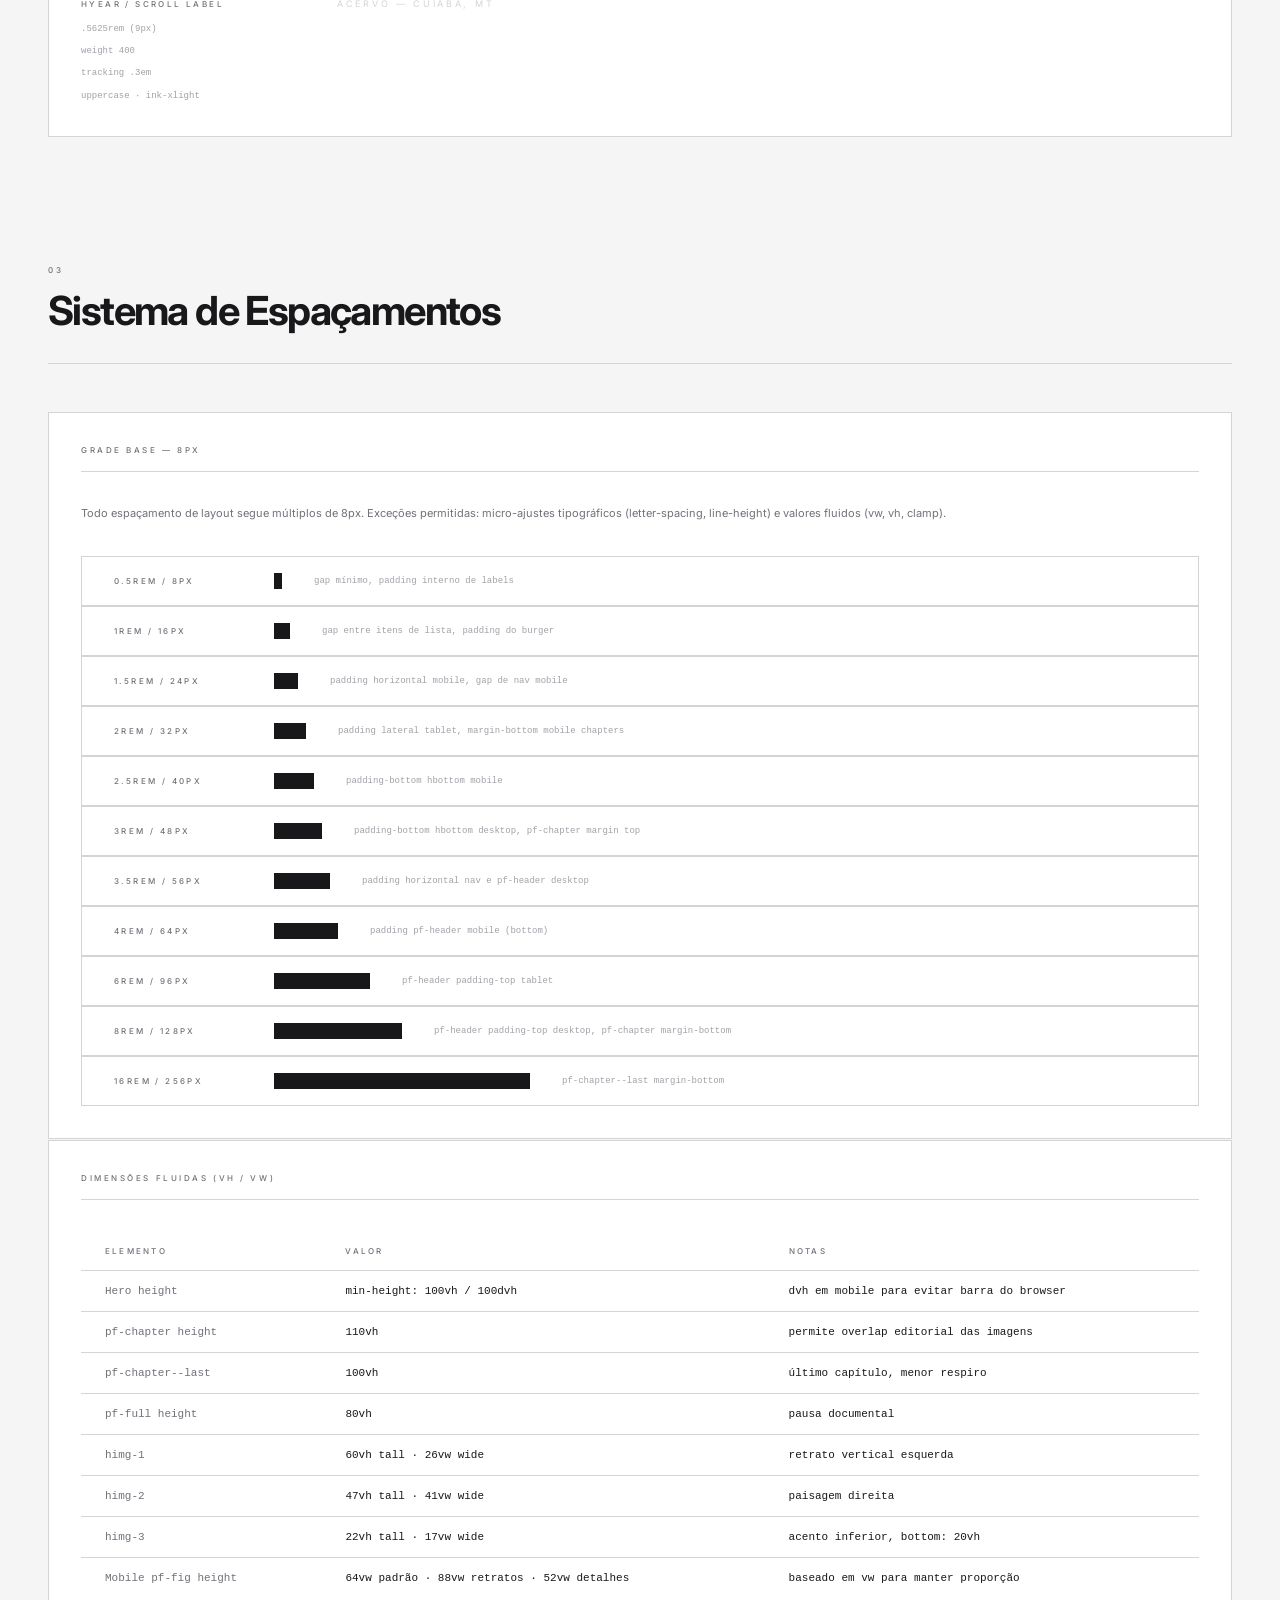
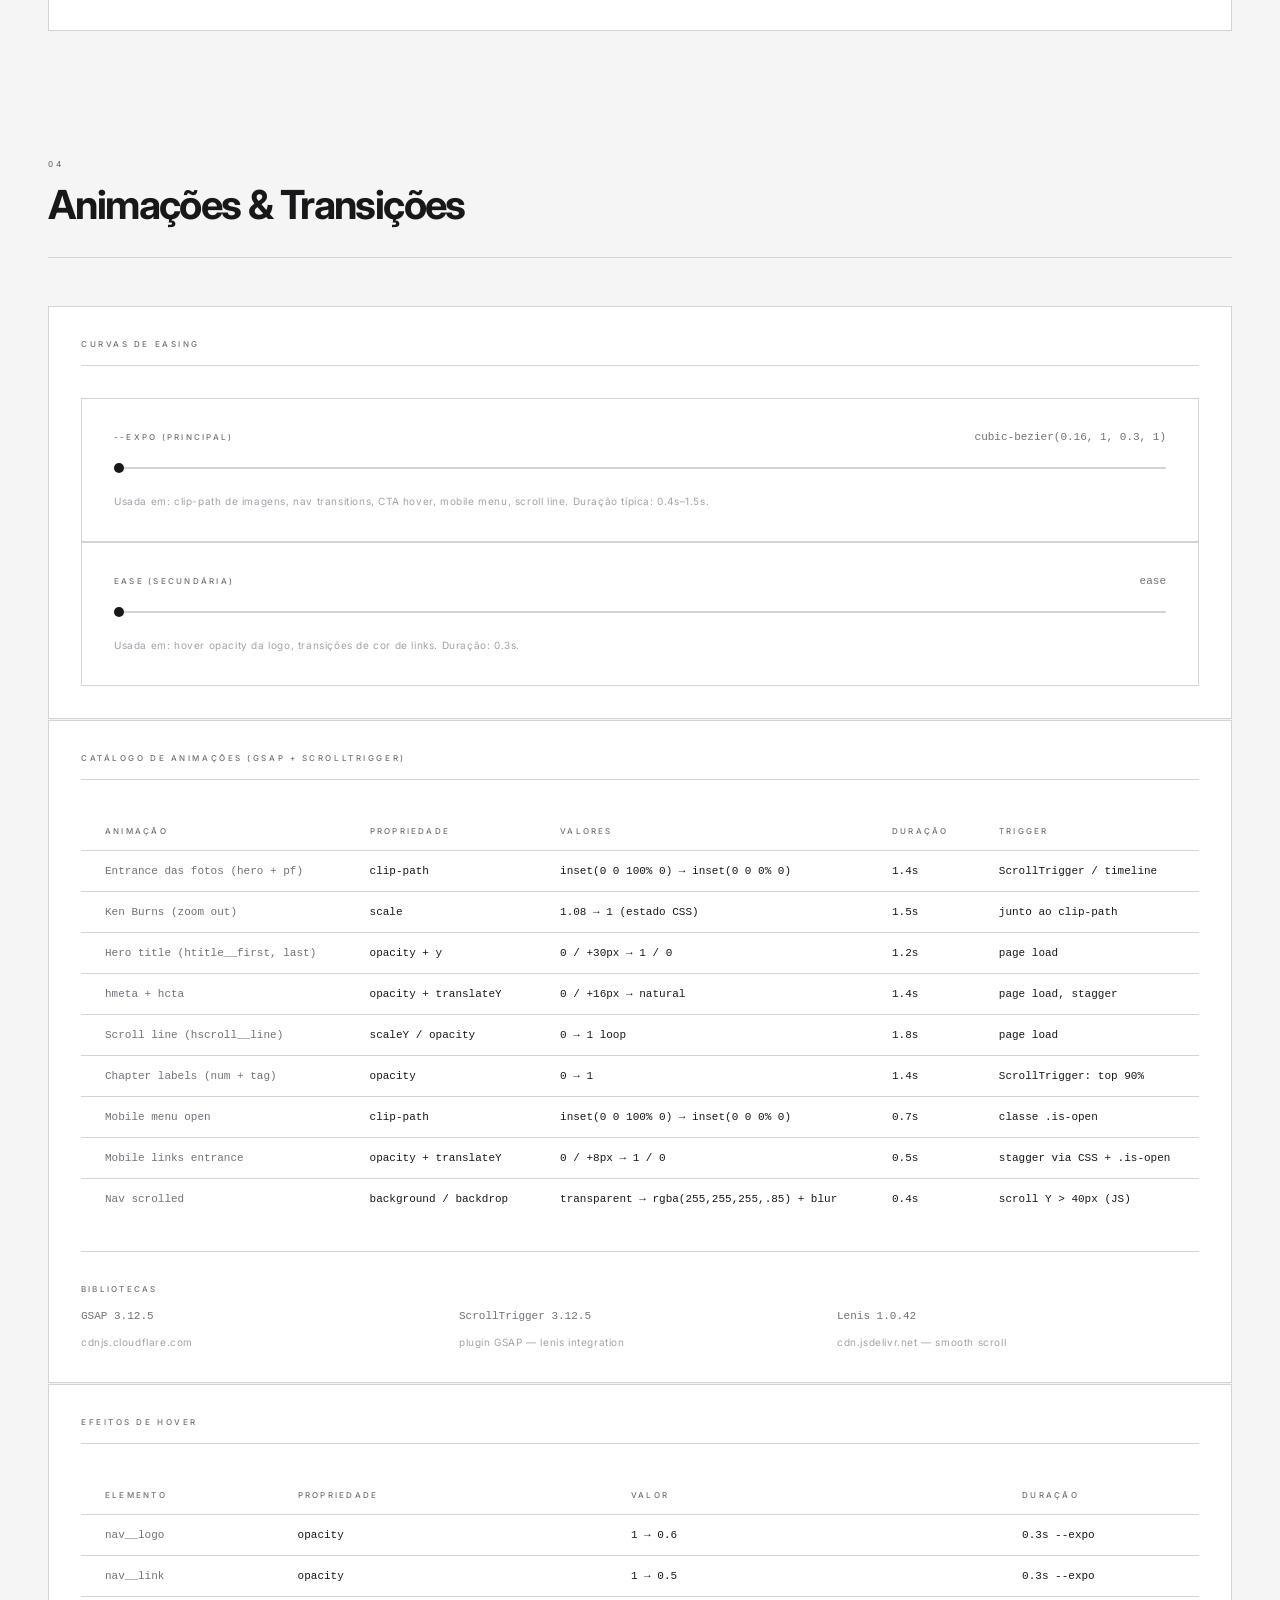
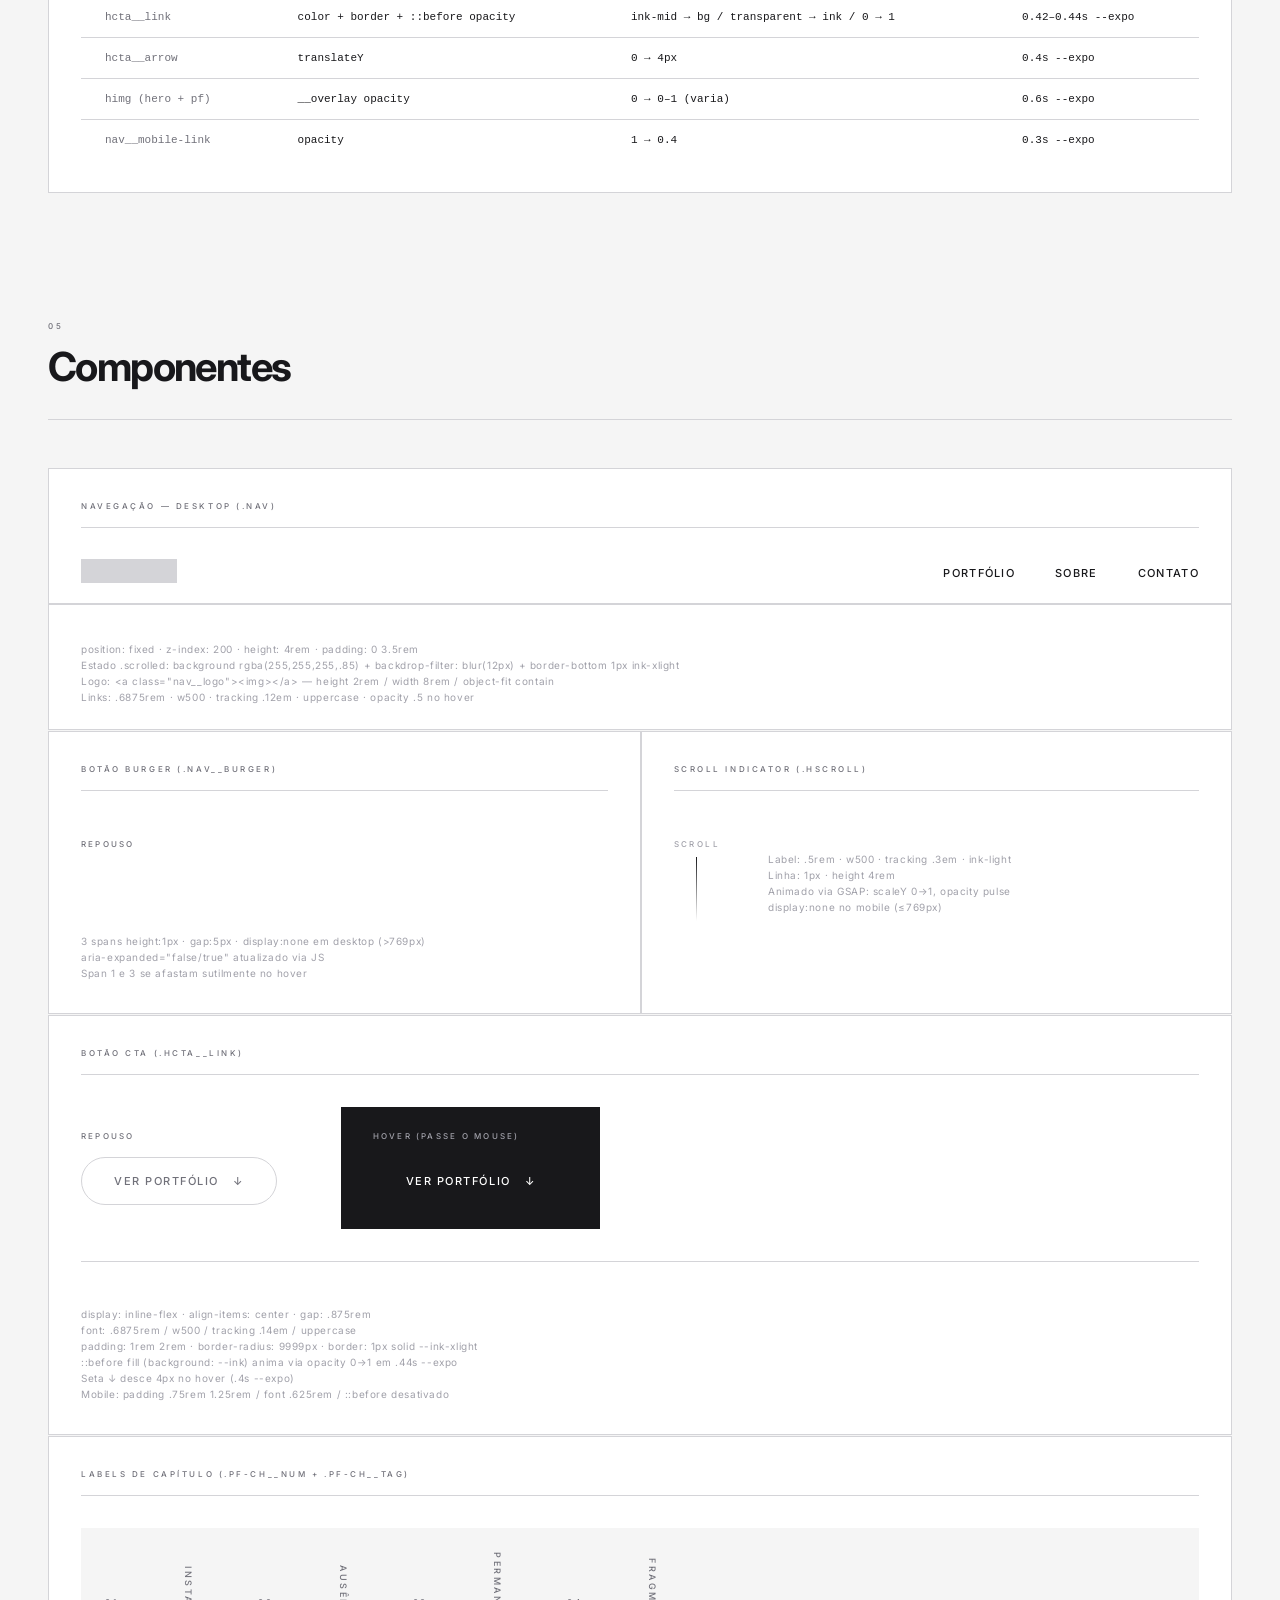
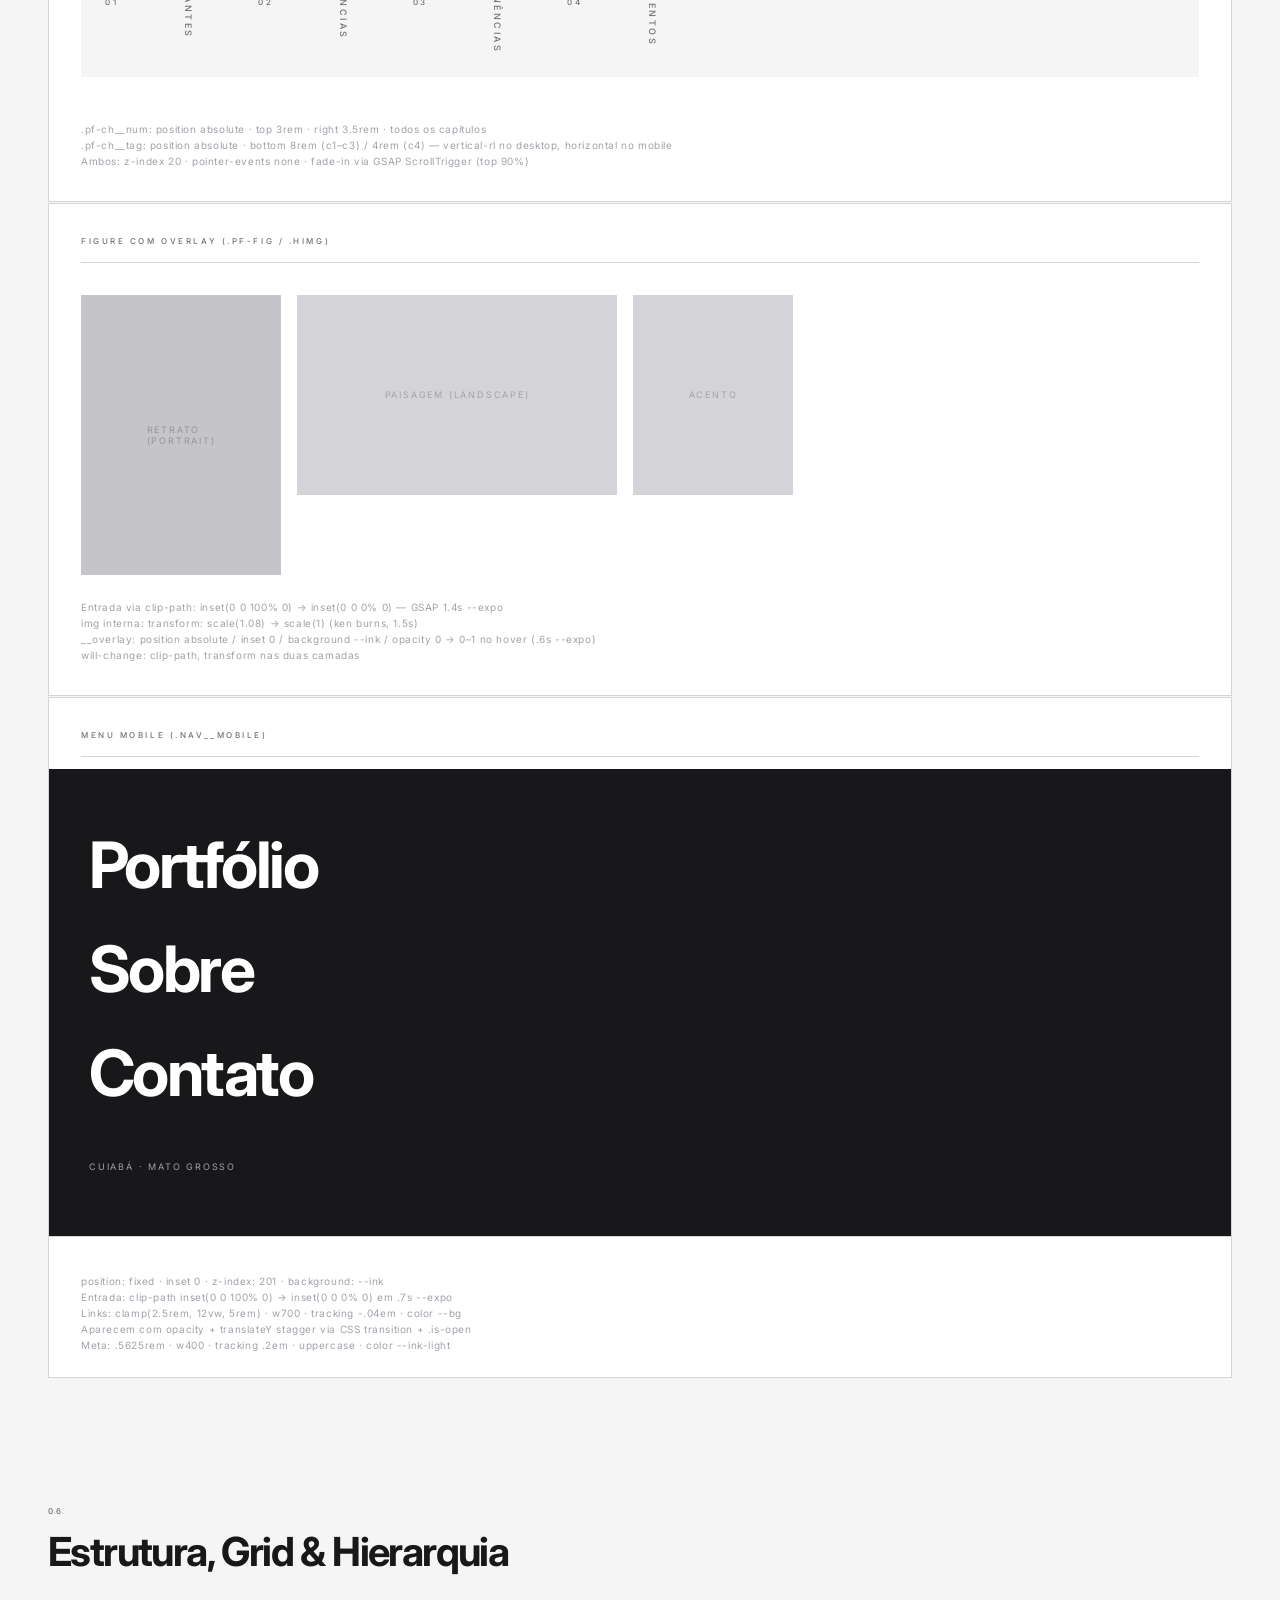
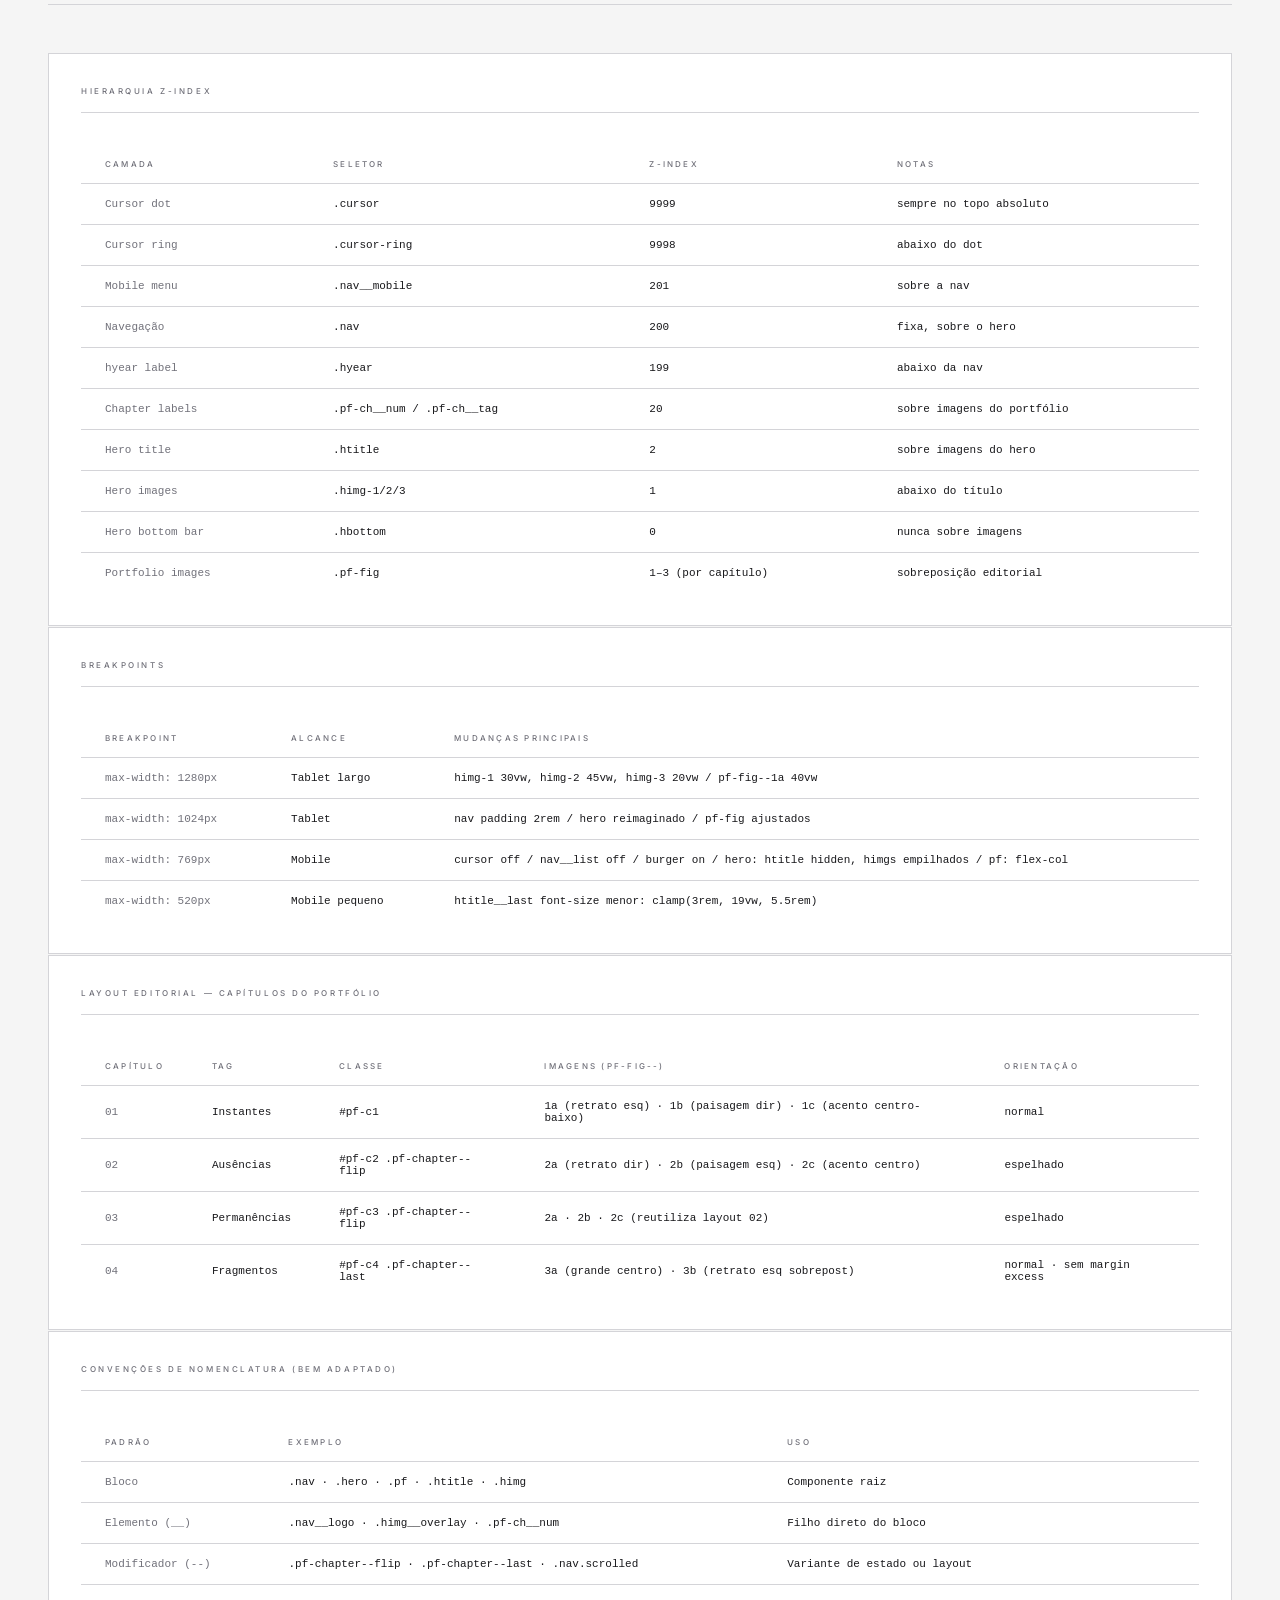
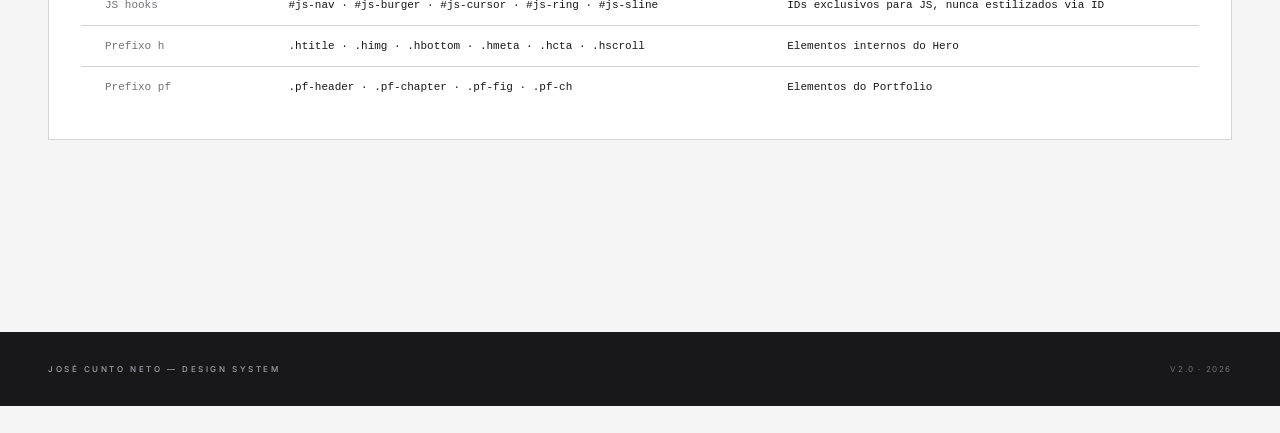
==== commit cf566495: "Sessoes Concluidas" ====
--- a/Assets/design_system.html
+++ b/Assets/design_system.html
@@ -1,549 +1,1195 @@
 <!DOCTYPE html>
-<html lang="pt-BR" class="scroll-smooth">
+<html lang="pt-BR">
 <head>
-    <meta charset="utf-8"/>
-    <meta content="width=device-width, initial-scale=1.0" name="viewport"/>
-    <title>Design System - Cunto</title>
-    
-    <!-- References to existing assets -->
-    <script src="Referencias/genlabs.aura.build/assets/resource_3fa48481346f.js"></script>
-    <script src="Referencias/genlabs.aura.build/assets/iconify_654a1ef798a3.js"></script>
-    <link href="Referencias/genlabs.aura.build/assets/css2_d532a689d235.css" rel="stylesheet"/>
-    <script src="https://cdn.tailwindcss.com"></script>
+    <meta charset="UTF-8" />
+    <meta name="viewport" content="width=device-width, initial-scale=1.0" />
+    <title>Design System — José Cunto Neto</title>
+
+    <link rel="preconnect" href="https://fonts.googleapis.com" />
+    <link rel="preconnect" href="https://fonts.gstatic.com" crossorigin />
+    <link href="https://fonts.googleapis.com/css2?family=Inter:ital,wght@0,300;0,400;0,500;0,600;0,700;1,300&display=swap" rel="stylesheet" />
 
     <style>
-        body { 
-            font-family: 'Inter', sans-serif; 
-            background-color: #fafafa;
-            color: #18181b; /* zinc-900 */
-        }
-        
-        /* Glass effects */
-        .glass-panel {
-            background: rgba(255, 255, 255, 0.70);
-            backdrop-filter: blur(16px);
-            -webkit-backdrop-filter: blur(16px);
-            border: 1px solid rgba(255, 255, 255, 0.4);
-        }
-        .glass-card {
-            background: rgba(255, 255, 255, 0.4);
+        /* ═══════════════════════════════════════════════════
+           TOKENS — espelho exato do style.css do projeto
+        ═══════════════════════════════════════════════════ */
+        :root {
+            --ink:        #18181b;
+            --ink-mid:    #71717a;
+            --ink-light:  #a1a1aa;
+            --ink-xlight: #d4d4d8;
+            --bg:         #ffffff;
+
+            --expo: cubic-bezier(0.16, 1, 0.3, 1);
+        }
+
+        /* ═══════════════════════════════════════════════════
+           BASE
+        ═══════════════════════════════════════════════════ */
+        *, *::before, *::after { box-sizing: border-box; margin: 0; padding: 0; }
+
+        body {
+            font-family: 'Inter', sans-serif;
+            background: #f5f5f5;
+            color: var(--ink);
+            -webkit-font-smoothing: antialiased;
+        }
+
+        a { color: inherit; text-decoration: none; }
+
+        /* ═══════════════════════════════════════════════════
+           DS SHELL — nav + layout
+        ═══════════════════════════════════════════════════ */
+        .ds-nav {
+            position: sticky;
+            top: 0;
+            z-index: 100;
+            background: var(--ink);
+            color: var(--bg);
+            display: flex;
+            align-items: center;
+            justify-content: space-between;
+            padding: 0 3rem;
+            height: 3.5rem;
+            font-size: .6875rem;
+            letter-spacing: .14em;
+            text-transform: uppercase;
+        }
+        .ds-nav__brand { font-weight: 600; }
+        .ds-nav__links { display: flex; gap: 2.5rem; }
+        .ds-nav__links a { color: var(--ink-light); transition: color .2s; }
+        .ds-nav__links a:hover { color: var(--bg); }
+
+        .ds-main {
+            max-width: 1280px;
+            margin: 0 auto;
+            padding: 6rem 3rem 12rem;
+            display: flex;
+            flex-direction: column;
+            gap: 8rem;
+        }
+
+        /* ═══════════════════════════════════════════════════
+           DS SECTION HEADER
+        ═══════════════════════════════════════════════════ */
+        .ds-section-label {
+            display: block;
+            font-size: .5rem;
+            font-weight: 500;
+            letter-spacing: .36em;
+            text-transform: uppercase;
+            color: var(--ink-mid);
+            margin-bottom: 1rem;
+        }
+        .ds-section-title {
+            font-size: 2.5rem;
+            font-weight: 700;
+            letter-spacing: -.04em;
+            line-height: 1;
+            color: var(--ink);
+            margin-bottom: 3rem;
+            padding-bottom: 2rem;
+            border-bottom: 1px solid var(--ink-xlight);
+        }
+
+        /* ═══════════════════════════════════════════════════
+           DS CARD
+        ═══════════════════════════════════════════════════ */
+        .ds-card {
+            background: var(--bg);
+            border: 1px solid var(--ink-xlight);
+            padding: 2rem;
+        }
+        .ds-card-title {
+            font-size: .5rem;
+            font-weight: 500;
+            letter-spacing: .32em;
+            text-transform: uppercase;
+            color: var(--ink-mid);
+            margin-bottom: 2rem;
+            padding-bottom: 1rem;
+            border-bottom: 1px solid var(--ink-xlight);
+        }
+
+        .ds-grid-2 { display: grid; grid-template-columns: 1fr 1fr; gap: 1px; background: var(--ink-xlight); }
+        .ds-grid-3 { display: grid; grid-template-columns: 1fr 1fr 1fr; gap: 1px; background: var(--ink-xlight); }
+        .ds-grid-4 { display: grid; grid-template-columns: repeat(4, 1fr); gap: 1px; background: var(--ink-xlight); }
+        .ds-grid-2 > *, .ds-grid-3 > *, .ds-grid-4 > * { background: var(--bg); }
+
+        .ds-row { display: flex; flex-direction: column; gap: 1px; background: var(--ink-xlight); }
+        .ds-row > * { background: var(--bg); }
+
+        /* ═══════════════════════════════════════════════════
+           1. PALETA
+        ═══════════════════════════════════════════════════ */
+        .color-chip {
+            display: flex;
+            flex-direction: column;
+            padding: 2rem;
+        }
+        .color-chip__swatch {
+            width: 100%;
+            height: 5rem;
+            margin-bottom: 1.5rem;
+        }
+        .color-chip__name {
+            font-size: .75rem;
+            font-weight: 600;
+            color: var(--ink);
+            margin-bottom: .25rem;
+        }
+        .color-chip__var {
+            font-size: .6875rem;
+            font-family: 'SF Mono', 'Fira Code', monospace;
+            color: var(--ink-mid);
+            margin-bottom: .25rem;
+        }
+        .color-chip__hex {
+            font-size: .6875rem;
+            color: var(--ink-light);
+        }
+        .color-chip__usage {
+            margin-top: 1rem;
+            font-size: .625rem;
+            letter-spacing: .06em;
+            text-transform: uppercase;
+            color: var(--ink-light);
+            line-height: 1.6;
+        }
+
+        /* ═══════════════════════════════════════════════════
+           2. TIPOGRAFIA
+        ═══════════════════════════════════════════════════ */
+        .type-row {
+            display: flex;
+            align-items: baseline;
+            gap: 2rem;
+            padding: 2rem;
+        }
+        .type-row + .type-row { border-top: 1px solid var(--ink-xlight); }
+        .type-row__meta {
+            flex-shrink: 0;
+            width: 14rem;
+        }
+        .type-row__label {
+            font-size: .5rem;
+            font-weight: 500;
+            letter-spacing: .3em;
+            text-transform: uppercase;
+            color: var(--ink-mid);
+            display: block;
+            margin-bottom: .375rem;
+        }
+        .type-row__spec {
+            font-size: .5625rem;
+            font-family: 'SF Mono', 'Fira Code', monospace;
+            color: var(--ink-light);
+            line-height: 1.8;
+        }
+        .type-row__sample { flex: 1; }
+
+        /* ═══════════════════════════════════════════════════
+           3. ESPAÇAMENTOS
+        ═══════════════════════════════════════════════════ */
+        .space-row {
+            display: flex;
+            align-items: center;
+            gap: 2rem;
+            padding: 1rem 2rem;
+        }
+        .space-row + .space-row { border-top: 1px solid var(--ink-xlight); }
+        .space-row__bar {
+            background: var(--ink);
+            height: 1rem;
+            flex-shrink: 0;
+        }
+        .space-row__label {
+            font-size: .5rem;
+            font-weight: 500;
+            letter-spacing: .3em;
+            text-transform: uppercase;
+            color: var(--ink-mid);
+            width: 8rem;
+            flex-shrink: 0;
+        }
+        .space-row__value {
+            font-size: .5625rem;
+            font-family: 'SF Mono', 'Fira Code', monospace;
+            color: var(--ink-light);
+        }
+
+        /* ═══════════════════════════════════════════════════
+           4. EASING
+        ═══════════════════════════════════════════════════ */
+        .easing-demo {
+            padding: 2rem;
+        }
+        .easing-demo + .easing-demo { border-top: 1px solid var(--ink-xlight); }
+        .easing-demo__track {
+            position: relative;
+            height: 2px;
+            background: var(--ink-xlight);
+            margin: 1.5rem 0;
+        }
+        .easing-demo__dot {
+            position: absolute;
+            top: 50%;
+            left: 0;
+            transform: translateY(-50%);
+            width: 10px;
+            height: 10px;
+            background: var(--ink);
+            border-radius: 50%;
+        }
+        .easing-demo:hover .easing-demo__dot {
+            left: calc(100% - 10px);
+        }
+        .easing-1 .easing-demo__dot { transition: left 1.2s cubic-bezier(0.16, 1, 0.3, 1); }
+        .easing-2 .easing-demo__dot { transition: left .4s ease; }
+        .easing-3 .easing-demo__dot { transition: left .5s ease; }
+
+        /* ═══════════════════════════════════════════════════
+           5. COMPONENTES — replicados do projeto
+        ═══════════════════════════════════════════════════ */
+
+        /* — Nav — */
+        .preview-nav {
+            position: relative;
+            width: 100%;
+            height: 4rem;
+            display: flex;
+            align-items: center;
+            justify-content: space-between;
+            padding: 0 2rem;
+            background: rgba(255,255,255,.85);
             backdrop-filter: blur(12px);
-            border: 1px solid rgba(255, 255, 255, 0.6);
-            box-shadow: 0 8px 32px rgba(0, 0, 0, 0.04);
-        }
-
-        /* Border Gradients */
-        [style*="--border-gradient"]::before {
-            content: "";
+            -webkit-backdrop-filter: blur(12px);
+            border-bottom: 1px solid var(--ink-xlight);
+        }
+        .preview-nav__logo {
+            display: block;
+            height: 1.5rem;
+            width: 6rem;
+            background: var(--ink-xlight);
+        }
+        .preview-nav__list {
+            display: flex;
+            gap: 2.5rem;
+            list-style: none;
+        }
+        .preview-nav__link {
+            font-size: .6875rem;
+            font-weight: 500;
+            letter-spacing: .12em;
+            text-transform: uppercase;
+            color: var(--ink);
+            transition: opacity .3s var(--expo);
+        }
+        .preview-nav__link:hover { opacity: .5; }
+
+        /* — CTA Button — */
+        .preview-cta-link {
+            display: inline-flex;
+            align-items: center;
+            gap: .875rem;
+            font-size: .6875rem;
+            font-weight: 500;
+            letter-spacing: .14em;
+            text-transform: uppercase;
+            color: var(--ink-mid);
+            text-decoration: none;
+            padding: 1rem 2rem;
+            border: 1px solid var(--ink-xlight);
+            border-radius: 9999px;
+            position: relative;
+            overflow: hidden;
+            transition: color .42s var(--expo), border-color .42s var(--expo);
+            cursor: pointer;
+        }
+        .preview-cta-link::before {
+            content: '';
             position: absolute;
             inset: 0;
-            padding: 1px;
-            border-radius: var(--border-radius-before, inherit);
-            -webkit-mask: linear-gradient(#fff 0 0) content-box, linear-gradient(#fff 0 0);
-            -webkit-mask-composite: xor;
-            mask-composite: exclude;
-            background: var(--border-gradient);
+            background: var(--ink);
+            opacity: 0;
+            transition: opacity .44s var(--expo);
+        }
+        .preview-cta-link span { position: relative; z-index: 1; }
+        .preview-cta-link:hover { color: var(--bg); border-color: var(--ink); }
+        .preview-cta-link:hover::before { opacity: 1; }
+        .preview-cta-arrow { display: inline-block; position: relative; z-index: 1; transition: transform .4s var(--expo); }
+        .preview-cta-link:hover .preview-cta-arrow { transform: translateY(4px); }
+
+        /* — Burger — */
+        .preview-burger {
+            display: flex;
+            flex-direction: column;
+            justify-content: center;
+            gap: 5px;
+            width: 2.5rem;
+            height: 2.5rem;
+            background: none;
+            border: none;
+            cursor: pointer;
+            padding: 0 .25rem;
+        }
+        .preview-burger span {
+            display: block;
+            height: 1px;
+            background: var(--ink);
+            transition: transform .4s var(--expo), opacity .3s var(--expo);
+        }
+        .preview-burger:hover span:nth-child(1) { transform: translateY(2px); }
+        .preview-burger:hover span:nth-child(3) { transform: translateY(-2px); }
+
+        /* — Scroll indicator — */
+        .preview-scroll {
+            display: flex;
+            flex-direction: column;
+            align-items: center;
+            gap: .5rem;
+        }
+        .preview-scroll__label {
+            font-size: .5rem;
+            font-weight: 500;
+            letter-spacing: .3em;
+            text-transform: uppercase;
+            color: var(--ink-light);
+        }
+        .preview-scroll__line {
+            width: 1px;
+            height: 4rem;
+            background: linear-gradient(to bottom, var(--ink), transparent);
+        }
+
+        /* — Image figure — */
+        .preview-figure {
+            position: relative;
+            overflow: hidden;
+            background: var(--ink-xlight);
+        }
+        .preview-figure img {
+            width: 100%;
+            height: 100%;
+            object-fit: cover;
+            display: block;
+            transition: transform .6s var(--expo);
+        }
+        .preview-figure__overlay {
+            position: absolute;
+            inset: 0;
+            background: var(--ink);
+            opacity: 0;
             pointer-events: none;
-        }
-
-        /* Animations */
-        @keyframes float {
-            0% { transform: translateY(0px); }
-            50% { transform: translateY(-10px); }
-            100% { transform: translateY(0px); }
-        }
-        .animate-float { animation: float 4s ease-in-out infinite; }
-        
-        @keyframes fade-in-up {
-            0% { opacity: 0; transform: translateY(20px); }
-            100% { opacity: 1; transform: translateY(0); }
-        }
-        .animate-fade-in-up { animation: fade-in-up 0.8s cubic-bezier(0.16, 1, 0.3, 1) forwards; }
-        
-        .delay-100 { animation-delay: 100ms; }
-        .delay-200 { animation-delay: 200ms; }
-        .delay-300 { animation-delay: 300ms; }
-
-        /* Typography scale utilities based on requested scale */
-        .ds-h1 { font-size: 4.5rem; line-height: 1; letter-spacing: -0.05em; font-weight: 700; }
-        .ds-h2 { font-size: 3.75rem; line-height: 1.1; letter-spacing: -0.025em; font-weight: 700; }
-        .ds-h3 { font-size: 3rem; line-height: 1.15; letter-spacing: -0.025em; font-weight: 600; }
-        .ds-h4 { font-size: 2.25rem; line-height: 1.2; letter-spacing: -0.025em; font-weight: 600; }
-        .ds-h5 { font-size: 1.875rem; line-height: 1.25; letter-spacing: -0.025em; font-weight: 600; }
-        .ds-h6 { font-size: 1.5rem; line-height: 1.3; font-weight: 500; }
-        .ds-body-lg { font-size: 1.125rem; line-height: 1.75; font-weight: 400; }
-        .ds-body { font-size: 1rem; line-height: 1.5; font-weight: 400; }
-        .ds-body-sm { font-size: 0.875rem; line-height: 1.5; font-weight: 400; }
-        .ds-caption { font-size: 0.75rem; line-height: 1.2; font-weight: 500; text-transform: uppercase; letter-spacing: 0.05em; }
+            transition: opacity .6s var(--expo);
+        }
+        .preview-figure:hover img { transform: scale(1.04); }
+        .preview-figure:hover .preview-figure__overlay { opacity: .15; }
+
+        /* — Chapter label — */
+        .preview-ch {
+            display: inline-flex;
+            align-items: center;
+            gap: 1rem;
+            padding: 2rem;
+        }
+        .preview-ch__num {
+            font-size: .5rem;
+            font-weight: 500;
+            letter-spacing: .36em;
+            text-transform: uppercase;
+            color: var(--ink-mid);
+        }
+        .preview-ch__tag {
+            font-size: .5625rem;
+            font-weight: 500;
+            letter-spacing: .28em;
+            text-transform: uppercase;
+            color: var(--ink-mid);
+        }
+
+        /* — Mobile menu — */
+        .preview-mobile-menu {
+            background: var(--ink);
+            padding: 4rem 2.5rem;
+            display: flex;
+            flex-direction: column;
+            justify-content: center;
+            gap: 2.5rem;
+        }
+        .preview-mobile-link {
+            font-size: clamp(2.5rem, 8vw, 4rem);
+            font-weight: 700;
+            letter-spacing: -.04em;
+            color: var(--bg);
+            line-height: 1;
+            transition: opacity .3s var(--expo);
+        }
+        .preview-mobile-link:hover { opacity: .4; }
+        .preview-mobile-meta {
+            font-size: .5625rem;
+            font-weight: 400;
+            letter-spacing: .2em;
+            text-transform: uppercase;
+            color: var(--ink-light);
+            margin-top: 1rem;
+        }
+
+        /* ═══════════════════════════════════════════════════
+           6. Z-INDEX / BREAKPOINTS — tabelas
+        ═══════════════════════════════════════════════════ */
+        .ds-table {
+            width: 100%;
+            border-collapse: collapse;
+            font-size: .6875rem;
+        }
+        .ds-table th {
+            text-align: left;
+            font-size: .5rem;
+            font-weight: 500;
+            letter-spacing: .28em;
+            text-transform: uppercase;
+            color: var(--ink-mid);
+            padding: .875rem 1.5rem;
+            border-bottom: 1px solid var(--ink-xlight);
+        }
+        .ds-table td {
+            padding: .875rem 1.5rem;
+            border-bottom: 1px solid var(--ink-xlight);
+            color: var(--ink);
+            font-family: 'SF Mono', 'Fira Code', monospace;
+        }
+        .ds-table td:first-child { color: var(--ink-mid); }
+        .ds-table tr:last-child td { border-bottom: none; }
+
+        /* ═══════════════════════════════════════════════════
+           UTILITIES
+        ═══════════════════════════════════════════════════ */
+        .ds-note {
+            font-size: .625rem;
+            letter-spacing: .06em;
+            color: var(--ink-light);
+            margin-top: .75rem;
+            line-height: 1.6;
+        }
+        .mono {
+            font-family: 'SF Mono', 'Fira Code', monospace;
+            font-size: .6875rem;
+            color: var(--ink-mid);
+        }
     </style>
-
-    <script>
-        tailwind.config = {
-            theme: {
-                extend: {
-                    colors: {
-                        primary: '#18181b',
-                        secondary: '#52525b',
-                        accent: '#3b82f6',
-                        neutral: '#f4f4f5',
-                        feedback: '#10b981',
-                        decorative: '#8b5cf6'
-                    },
-                    backgroundImage: {
-                        'glow-gradient': 'radial-gradient(circle, rgba(59,130,246,0.15) 0%, rgba(255,255,255,0) 70%)',
-                    }
-                }
-            }
-        }
-    </script>
 </head>
-<body class="bg-zinc-50 text-zinc-900 antialiased selection:bg-zinc-900 selection:text-white relative overflow-x-hidden">
-
-    <!-- Decorative Background Glow -->
-    <div class="fixed top-[-20%] left-[-10%] w-[60%] h-[60%] bg-glow-gradient rounded-full blur-3xl pointer-events-none z-0"></div>
-    <div class="fixed bottom-[-20%] right-[-10%] w-[60%] h-[60%] radial-gradient(circle, rgba(139,92,246,0.1) 0%, rgba(255,255,255,0) 70%) rounded-full blur-3xl pointer-events-none z-0"></div>
-
-    <!-- Navigation -->
-    <nav class="fixed top-0 left-0 right-0 z-50 glass-panel border-b-0 px-6 py-4 mx-4 mt-4 rounded-2xl shadow-sm transition-all duration-300">
-        <div class="max-w-[1400px] mx-auto flex items-center justify-between">
-            <div class="flex items-center gap-3">
-                <div class="w-10 h-10 rounded-xl bg-zinc-900 flex items-center justify-center text-white font-bold tracking-tighter text-xl">
-                    DS
-                </div>
-                <span class="text-xl font-semibold tracking-tight text-zinc-900">Design System</span>
-            </div>
-            <div class="hidden md:flex gap-8 text-sm font-medium text-zinc-600">
-                <a href="#hero" class="hover:text-zinc-900 transition-colors">Hero</a>
-                <a href="#typography" class="hover:text-zinc-900 transition-colors">Tipografia</a>
-                <a href="#colors" class="hover:text-zinc-900 transition-colors">Cores</a>
-                <a href="#layouts" class="hover:text-zinc-900 transition-colors">Layouts</a>
-                <a href="#components" class="hover:text-zinc-900 transition-colors">Componentes</a>
-            </div>
-            <div>
-                <a href="#" class="px-5 py-2.5 rounded-full bg-zinc-900 text-white text-sm font-medium hover:bg-zinc-800 transition-all hover:shadow-lg hover:-translate-y-0.5 inline-block">Baixar Assets</a>
-            </div>
+<body>
+
+    <!-- DS Navigation -->
+    <nav class="ds-nav">
+        <span class="ds-nav__brand">Cunto — Design System</span>
+        <div class="ds-nav__links">
+            <a href="#cores">Cores</a>
+            <a href="#tipografia">Tipografia</a>
+            <a href="#espacamentos">Espaçamentos</a>
+            <a href="#animacoes">Animações</a>
+            <a href="#componentes">Componentes</a>
+            <a href="#estrutura">Estrutura</a>
         </div>
     </nav>
 
-    <!-- Main Container -->
-    <main class="relative z-10 w-full pt-32 pb-24 px-6 max-w-[1400px] mx-auto flex flex-col gap-32">
-
-        <!-- 1. Hero Section -->
-        <section id="hero" class="min-h-[80vh] flex flex-col items-center justify-center text-center relative rounded-[3rem] glass-panel overflow-hidden p-12 border border-white shadow-xl opacity-0 animate-fade-in-up">
-            <!-- Inner grid pattern -->
-            <div class="absolute inset-0 opacity-[0.03] pointer-events-none" style="background-image: linear-gradient(#000 1px, transparent 1px), linear-gradient(90deg, #000 1px, transparent 1px); background-size: 40px 40px;"></div>
-            
-            <div class="inline-flex items-center gap-2 px-4 py-2 rounded-full glass-card text-sm font-medium text-zinc-600 mb-8 animate-float">
-                <span class="w-2 h-2 rounded-full bg-blue-500 animate-pulse"></span>
-                V2.0 Lançamento Oficial
-            </div>
-            
-            <h1 class="ds-h1 max-w-5xl mb-8 relative z-10">
-                Criatividade encontra 
-                <br />
-                <!-- Transparent Lettering Effect requested by user -->
-                <span class="bg-clip-text text-transparent bg-gradient-to-r from-zinc-400 via-zinc-800 to-zinc-400 animate-pulse">
-                    Precisão e Elegância
-                </span>
-            </h1>
-            
-            <p class="ds-body-lg text-zinc-500 max-w-2xl mb-12">
-                Um design system focado no minimalismo branco, trazendo o estilo 'glassmorphism' com tipografia refinada e interações sutis que impressionam em cada detalhe.
+    <main class="ds-main">
+
+        <!-- ══════════════════════════════════════════════
+             INTRO
+        ══════════════════════════════════════════════ -->
+        <section>
+            <span class="ds-section-label">Documentação</span>
+            <div style="display:flex; align-items:baseline; justify-content:space-between; padding-bottom:2rem; border-bottom:1px solid var(--ink-xlight); margin-bottom:2rem;">
+                <h1 style="font-size:clamp(3rem,6vw,5rem); font-weight:700; letter-spacing:-.055em; line-height:.88; color:var(--ink);">José Cunto Neto<br/>Design System</h1>
+                <div style="text-align:right;">
+                    <p class="mono">Versão 2.0</p>
+                    <p class="ds-note">Atualizado em 2026-06-24</p>
+                    <p class="ds-note">Fonte: index.html + style.css</p>
+                </div>
+            </div>
+            <p style="font-size:.6875rem; font-weight:400; letter-spacing:.06em; color:var(--ink-mid); line-height:1.8; max-width:56rem;">
+                Este documento é a fonte de verdade da identidade visual do portfólio fotográfico de José Cunto Neto. Toda nova seção, página ou componente deve seguir rigorosamente os tokens, padrões tipográficos e comportamentos descritos aqui. Nenhum estilo deve ser inventado — somente os padrões já consolidados no projeto devem ser utilizados.
             </p>
-            
-            <div class="flex gap-4 items-center">
-                <a href="#components" class="px-8 py-4 rounded-full bg-zinc-900 text-white font-medium hover:scale-105 transition-transform shadow-[0_10px_40px_-10px_rgba(0,0,0,0.3)]">
-                    Explorar Componentes
-                </a>
-                <a href="#typography" class="px-8 py-4 rounded-full glass-card font-medium text-zinc-700 hover:bg-white transition-colors">
-                    Ver Documentação
-                </a>
-            </div>
         </section>
 
-        <!-- 2. Typography Section -->
-        <section id="typography" class="opacity-0 animate-fade-in-up delay-100 scroll-mt-32">
-            <div class="mb-12">
-                <h2 class="ds-h2 mb-4">Tipografia</h2>
-                <p class="ds-body-lg text-zinc-500">Nossa estrutura textual. Construída em Inter para máxima legibilidade.</p>
-            </div>
-
-            <div class="grid grid-cols-1 lg:grid-cols-12 gap-12">
-                <div class="lg:col-span-4 glass-card p-8 rounded-3xl h-fit">
-                    <h3 class="ds-h5 mb-6">Configurações</h3>
-                    <ul class="space-y-4 ds-body text-zinc-600">
-                        <li class="flex justify-between border-b border-zinc-200 pb-2">
-                            <span class="font-medium text-zinc-900">Primary Family</span>
-                            <span>'Inter', sans-serif</span>
-                        </li>
-                        <li class="flex justify-between border-b border-zinc-200 pb-2">
-                            <span class="font-medium text-zinc-900">Fallback</span>
-                            <span>system-ui, -apple-system</span>
-                        </li>
-                        <li class="flex justify-between border-b border-zinc-200 pb-2">
-                            <span class="font-medium text-zinc-900">Loading</span>
-                            <span>Google Fonts CDN / Swap</span>
-                        </li>
-                        <li class="flex justify-between pb-2">
-                            <span class="font-medium text-zinc-900">Weights</span>
-                            <span>300, 400, 500, 600, 700</span>
-                        </li>
+
+        <!-- ══════════════════════════════════════════════
+             1. PALETA DE CORES
+        ══════════════════════════════════════════════ -->
+        <section id="cores">
+            <span class="ds-section-label">01</span>
+            <h2 class="ds-section-title">Paleta de Cores</h2>
+
+            <div class="ds-grid-3" style="border:1px solid var(--ink-xlight);">
+
+                <div class="color-chip">
+                    <div class="color-chip__swatch" style="background:#18181b;"></div>
+                    <span class="color-chip__name">Ink</span>
+                    <span class="color-chip__var">--ink</span>
+                    <span class="color-chip__hex">#18181b · rgb(24, 24, 27)</span>
+                    <p class="color-chip__usage">Texto principal, fundos do menu mobile, overlays, ícones activos, bordas hover do CTA</p>
+                </div>
+
+                <div class="color-chip">
+                    <div class="color-chip__swatch" style="background:#71717a;"></div>
+                    <span class="color-chip__name">Ink Mid</span>
+                    <span class="color-chip__var">--ink-mid</span>
+                    <span class="color-chip__hex">#71717a · rgb(113, 113, 122)</span>
+                    <p class="color-chip__usage">Links de navegação, texto CTA, eyebrows, labels de capítulo (num + tag), texto de meta</p>
+                </div>
+
+                <div class="color-chip">
+                    <div class="color-chip__swatch" style="background:#a1a1aa;"></div>
+                    <span class="color-chip__name">Ink Light</span>
+                    <span class="color-chip__var">--ink-light</span>
+                    <span class="color-chip__hex">#a1a1aa · rgb(161, 161, 170)</span>
+                    <p class="color-chip__usage">Scroll label, hyear, pf-header__meta, mobile nav meta, nav hover opacity target</p>
+                </div>
+
+                <div class="color-chip">
+                    <div class="color-chip__swatch" style="background:#d4d4d8; border:1px solid #ebebeb;"></div>
+                    <span class="color-chip__name">Ink Xlight</span>
+                    <span class="color-chip__var">--ink-xlight</span>
+                    <span class="color-chip__hex">#d4d4d8 · rgb(212, 212, 216)</span>
+                    <p class="color-chip__usage">Bordas do CTA em repouso, linhas divisórias, bordas de elementos sutis</p>
+                </div>
+
+                <div class="color-chip">
+                    <div class="color-chip__swatch" style="background:#ffffff; border:1px solid #ebebeb;"></div>
+                    <span class="color-chip__name">Background</span>
+                    <span class="color-chip__var">--bg</span>
+                    <span class="color-chip__hex">#ffffff · rgb(255, 255, 255)</span>
+                    <p class="color-chip__usage">Fundo da página, texto sobre fundos escuros (menu mobile, CTA hover), fill do nav scrolled</p>
+                </div>
+
+                <div class="color-chip" style="background:var(--ink);">
+                    <div class="color-chip__swatch" style="background:rgba(255,255,255,.85); border:1px solid rgba(255,255,255,.2);"></div>
+                    <span class="color-chip__name" style="color:var(--bg);">Nav Blur</span>
+                    <span class="color-chip__var" style="color:var(--ink-light);">rgba(255,255,255,.85)</span>
+                    <span class="color-chip__hex" style="color:var(--ink-light);">+ backdrop-filter: blur(12px)</span>
+                    <p class="color-chip__usage" style="color:var(--ink-light);">Fundo da navegação no estado .scrolled — nunca usar sem backdrop-filter</p>
+                </div>
+
+            </div>
+
+            <div class="ds-note" style="margin-top:1.5rem;">
+                O projeto utiliza escala monocromática estrita. Nenhuma cor de acento (azul, verde, vermelho) existe no sistema. Toda cor deve ser derivada das 5 variáveis acima.
+            </div>
+        </section>
+
+
+        <!-- ══════════════════════════════════════════════
+             2. TIPOGRAFIA
+        ══════════════════════════════════════════════ -->
+        <section id="tipografia">
+            <span class="ds-section-label">02</span>
+            <h2 class="ds-section-title">Tipografia</h2>
+
+            <!-- Config -->
+            <div class="ds-card" style="margin-bottom:1px;">
+                <p class="ds-card-title">Família & Carregamento</p>
+                <div style="display:grid; grid-template-columns:1fr 1fr 1fr; gap:2rem;">
+                    <div>
+                        <p style="font-size:.5rem; font-weight:500; letter-spacing:.28em; text-transform:uppercase; color:var(--ink-mid); margin-bottom:.5rem;">Família</p>
+                        <p class="mono">'Inter', sans-serif</p>
+                    </div>
+                    <div>
+                        <p style="font-size:.5rem; font-weight:500; letter-spacing:.28em; text-transform:uppercase; color:var(--ink-mid); margin-bottom:.5rem;">Pesos</p>
+                        <p class="mono">300 · 400 · 500 · 600 · 700<br/>italic 300</p>
+                    </div>
+                    <div>
+                        <p style="font-size:.5rem; font-weight:500; letter-spacing:.28em; text-transform:uppercase; color:var(--ink-mid); margin-bottom:.5rem;">Carregamento</p>
+                        <p class="mono">Google Fonts CDN<br/>display=swap</p>
+                    </div>
+                </div>
+            </div>
+
+            <!-- Scale -->
+            <div class="ds-row" style="border:1px solid var(--ink-xlight);">
+
+                <div class="type-row">
+                    <div class="type-row__meta">
+                        <span class="type-row__label">Hero — Sobrenome</span>
+                        <span class="type-row__spec">clamp(6rem, 16vw, 18rem)<br/>weight 700<br/>tracking -.06em<br/>line-height .82</span>
+                    </div>
+                    <div class="type-row__sample" style="font-size:clamp(3rem, 8vw, 6rem); font-weight:700; letter-spacing:-.06em; line-height:.82; color:var(--ink);">Cunto</div>
+                </div>
+
+                <div class="type-row">
+                    <div class="type-row__meta">
+                        <span class="type-row__label">Hero — Primeiro Nome</span>
+                        <span class="type-row__spec">clamp(5rem, 13vw, 15rem)<br/>weight 300 italic<br/>tracking -.04em<br/>line-height 1</span>
+                    </div>
+                    <div class="type-row__sample" style="font-size:clamp(2.5rem, 6.5vw, 5rem); font-weight:300; font-style:italic; letter-spacing:-.04em; color:var(--ink);">José</div>
+                </div>
+
+                <div class="type-row">
+                    <div class="type-row__meta">
+                        <span class="type-row__label">Portfolio Title (h2)</span>
+                        <span class="type-row__spec">clamp(4.5rem, 11vw, 14rem)<br/>weight 700<br/>tracking -.055em<br/>line-height .88</span>
+                    </div>
+                    <div class="type-row__sample" style="font-size:clamp(3rem, 7vw, 6rem); font-weight:700; letter-spacing:-.055em; line-height:.88; color:var(--ink);">Trabalhos</div>
+                </div>
+
+                <div class="type-row">
+                    <div class="type-row__meta">
+                        <span class="type-row__label">Mobile Nav Links</span>
+                        <span class="type-row__spec">clamp(2.5rem, 12vw, 5rem)<br/>weight 700<br/>tracking -.04em<br/>line-height 1.05</span>
+                    </div>
+                    <div class="type-row__sample" style="font-size:clamp(1.75rem, 5vw, 3rem); font-weight:700; letter-spacing:-.04em; line-height:1.05; color:var(--ink);">Portfólio</div>
+                </div>
+
+                <div class="type-row">
+                    <div class="type-row__meta">
+                        <span class="type-row__label">Nav Links / CTA / Meta</span>
+                        <span class="type-row__spec">.6875rem (11px)<br/>weight 400–500<br/>tracking .12–.14em<br/>uppercase</span>
+                    </div>
+                    <div class="type-row__sample">
+                        <p style="font-size:.6875rem; font-weight:500; letter-spacing:.14em; text-transform:uppercase; color:var(--ink); margin-bottom:.5rem;">Ver Portfólio</p>
+                        <p style="font-size:.6875rem; font-weight:400; letter-spacing:.12em; text-transform:uppercase; color:var(--ink-mid);">José Cunto Neto · Fotógrafo Brasil</p>
+                    </div>
+                </div>
+
+                <div class="type-row">
+                    <div class="type-row__meta">
+                        <span class="type-row__label">Eyebrow / Eyebrow Sub</span>
+                        <span class="type-row__spec">.5625rem (9px)<br/>weight 400–500<br/>tracking .28em<br/>uppercase</span>
+                    </div>
+                    <div class="type-row__sample">
+                        <p style="font-size:.5625rem; font-weight:500; letter-spacing:.28em; text-transform:uppercase; color:var(--ink-mid); margin-bottom:.5rem;">Portfólio — Acervo</p>
+                        <p style="font-size:.5625rem; font-weight:400; letter-spacing:.2em; text-transform:uppercase; color:var(--ink-light);">Cuiabá · Mato Grosso</p>
+                    </div>
+                </div>
+
+                <div class="type-row">
+                    <div class="type-row__meta">
+                        <span class="type-row__label">Chapter Num / Tag</span>
+                        <span class="type-row__spec">num: .5rem (8px) / w500 / +.36em<br/>tag: .5625rem (9px) / w500 / +.28em<br/>ambos: uppercase · color ink-mid</span>
+                    </div>
+                    <div class="type-row__sample" style="display:flex; align-items:center; gap:2rem;">
+                        <span style="font-size:.5rem; font-weight:500; letter-spacing:.36em; text-transform:uppercase; color:var(--ink-mid);">01</span>
+                        <span style="font-size:.5625rem; font-weight:500; letter-spacing:.28em; text-transform:uppercase; color:var(--ink-mid); writing-mode:vertical-rl;">Instantes</span>
+                        <span style="font-size:.5625rem; font-weight:500; letter-spacing:.28em; text-transform:uppercase; color:var(--ink-mid);">Instantes (horizontal no mobile)</span>
+                    </div>
+                </div>
+
+                <div class="type-row">
+                    <div class="type-row__meta">
+                        <span class="type-row__label">Hyear / Scroll Label</span>
+                        <span class="type-row__spec">.5625rem (9px)<br/>weight 400<br/>tracking .3em<br/>uppercase · ink-xlight</span>
+                    </div>
+                    <div class="type-row__sample">
+                        <p style="font-size:.5625rem; font-weight:400; letter-spacing:.3em; text-transform:uppercase; color:var(--ink-xlight);">Acervo — Cuiabá, MT</p>
+                    </div>
+                </div>
+
+            </div>
+        </section>
+
+
+        <!-- ══════════════════════════════════════════════
+             3. ESPAÇAMENTOS
+        ══════════════════════════════════════════════ -->
+        <section id="espacamentos">
+            <span class="ds-section-label">03</span>
+            <h2 class="ds-section-title">Sistema de Espaçamentos</h2>
+
+            <div class="ds-card" style="margin-bottom:1px;">
+                <p class="ds-card-title">Grade Base — 8px</p>
+                <p style="font-size:.6875rem; color:var(--ink-mid); line-height:1.8; margin-bottom:2rem;">
+                    Todo espaçamento de layout segue múltiplos de 8px. Exceções permitidas: micro-ajustes tipográficos (letter-spacing, line-height) e valores fluidos (vw, vh, clamp).
+                </p>
+
+                <div class="ds-row" style="border:1px solid var(--ink-xlight);">
+                    <div class="space-row">
+                        <span class="space-row__label">0.5rem / 8px</span>
+                        <div class="space-row__bar" style="width:.5rem;"></div>
+                        <span class="space-row__value">gap mínimo, padding interno de labels</span>
+                    </div>
+                    <div class="space-row">
+                        <span class="space-row__label">1rem / 16px</span>
+                        <div class="space-row__bar" style="width:1rem;"></div>
+                        <span class="space-row__value">gap entre itens de lista, padding do burger</span>
+                    </div>
+                    <div class="space-row">
+                        <span class="space-row__label">1.5rem / 24px</span>
+                        <div class="space-row__bar" style="width:1.5rem;"></div>
+                        <span class="space-row__value">padding horizontal mobile, gap de nav mobile</span>
+                    </div>
+                    <div class="space-row">
+                        <span class="space-row__label">2rem / 32px</span>
+                        <div class="space-row__bar" style="width:2rem;"></div>
+                        <span class="space-row__value">padding lateral tablet, margin-bottom mobile chapters</span>
+                    </div>
+                    <div class="space-row">
+                        <span class="space-row__label">2.5rem / 40px</span>
+                        <div class="space-row__bar" style="width:2.5rem;"></div>
+                        <span class="space-row__value">padding-bottom hbottom mobile</span>
+                    </div>
+                    <div class="space-row">
+                        <span class="space-row__label">3rem / 48px</span>
+                        <div class="space-row__bar" style="width:3rem;"></div>
+                        <span class="space-row__value">padding-bottom hbottom desktop, pf-chapter margin top</span>
+                    </div>
+                    <div class="space-row">
+                        <span class="space-row__label">3.5rem / 56px</span>
+                        <div class="space-row__bar" style="width:3.5rem;"></div>
+                        <span class="space-row__value">padding horizontal nav e pf-header desktop</span>
+                    </div>
+                    <div class="space-row">
+                        <span class="space-row__label">4rem / 64px</span>
+                        <div class="space-row__bar" style="width:4rem;"></div>
+                        <span class="space-row__value">padding pf-header mobile (bottom)</span>
+                    </div>
+                    <div class="space-row">
+                        <span class="space-row__label">6rem / 96px</span>
+                        <div class="space-row__bar" style="width:6rem;"></div>
+                        <span class="space-row__value">pf-header padding-top tablet</span>
+                    </div>
+                    <div class="space-row">
+                        <span class="space-row__label">8rem / 128px</span>
+                        <div class="space-row__bar" style="width:8rem;"></div>
+                        <span class="space-row__value">pf-header padding-top desktop, pf-chapter margin-bottom</span>
+                    </div>
+                    <div class="space-row">
+                        <span class="space-row__label">16rem / 256px</span>
+                        <div class="space-row__bar" style="width:16rem;"></div>
+                        <span class="space-row__value">pf-chapter--last margin-bottom</span>
+                    </div>
+                </div>
+            </div>
+
+            <div class="ds-card">
+                <p class="ds-card-title">Dimensões Fluidas (vh / vw)</p>
+                <table class="ds-table">
+                    <thead>
+                        <tr>
+                            <th>Elemento</th>
+                            <th>Valor</th>
+                            <th>Notas</th>
+                        </tr>
+                    </thead>
+                    <tbody>
+                        <tr><td>Hero height</td><td>min-height: 100vh / 100dvh</td><td>dvh em mobile para evitar barra do browser</td></tr>
+                        <tr><td>pf-chapter height</td><td>110vh</td><td>permite overlap editorial das imagens</td></tr>
+                        <tr><td>pf-chapter--last</td><td>100vh</td><td>último capítulo, menor respiro</td></tr>
+                        <tr><td>pf-full height</td><td>80vh</td><td>pausa documental</td></tr>
+                        <tr><td>himg-1</td><td>60vh tall · 26vw wide</td><td>retrato vertical esquerda</td></tr>
+                        <tr><td>himg-2</td><td>47vh tall · 41vw wide</td><td>paisagem direita</td></tr>
+                        <tr><td>himg-3</td><td>22vh tall · 17vw wide</td><td>acento inferior, bottom: 20vh</td></tr>
+                        <tr><td>Mobile pf-fig height</td><td>64vw padrão · 88vw retratos · 52vw detalhes</td><td>baseado em vw para manter proporção</td></tr>
+                    </tbody>
+                </table>
+            </div>
+        </section>
+
+
+        <!-- ══════════════════════════════════════════════
+             4. ANIMAÇÕES & EASING
+        ══════════════════════════════════════════════ -->
+        <section id="animacoes">
+            <span class="ds-section-label">04</span>
+            <h2 class="ds-section-title">Animações & Transições</h2>
+
+            <!-- Easing -->
+            <div class="ds-card" style="margin-bottom:1px;">
+                <p class="ds-card-title">Curvas de Easing</p>
+
+                <div class="ds-row" style="border:1px solid var(--ink-xlight);">
+                    <div class="easing-demo easing-1">
+                        <div style="display:flex; justify-content:space-between; align-items:baseline;">
+                            <span style="font-size:.5rem; font-weight:500; letter-spacing:.28em; text-transform:uppercase; color:var(--ink-mid);">--expo (Principal)</span>
+                            <span class="mono">cubic-bezier(0.16, 1, 0.3, 1)</span>
+                        </div>
+                        <div class="easing-demo__track"><div class="easing-demo__dot"></div></div>
+                        <p class="ds-note">Usada em: clip-path de imagens, nav transitions, CTA hover, mobile menu, scroll line. Duração típica: 0.4s–1.5s.</p>
+                    </div>
+                    <div class="easing-demo easing-2">
+                        <div style="display:flex; justify-content:space-between; align-items:baseline;">
+                            <span style="font-size:.5rem; font-weight:500; letter-spacing:.28em; text-transform:uppercase; color:var(--ink-mid);">ease (Secundária)</span>
+                            <span class="mono">ease</span>
+                        </div>
+                        <div class="easing-demo__track"><div class="easing-demo__dot"></div></div>
+                        <p class="ds-note">Usada em: hover opacity da logo, transições de cor de links. Duração: 0.3s.</p>
+                    </div>
+                </div>
+            </div>
+
+            <!-- Animações -->
+            <div class="ds-card">
+                <p class="ds-card-title">Catálogo de Animações (GSAP + ScrollTrigger)</p>
+                <table class="ds-table">
+                    <thead>
+                        <tr>
+                            <th>Animação</th>
+                            <th>Propriedade</th>
+                            <th>Valores</th>
+                            <th>Duração</th>
+                            <th>Trigger</th>
+                        </tr>
+                    </thead>
+                    <tbody>
+                        <tr>
+                            <td>Entrance das fotos (hero + pf)</td>
+                            <td>clip-path</td>
+                            <td>inset(0 0 100% 0) → inset(0 0 0% 0)</td>
+                            <td>1.4s</td>
+                            <td>ScrollTrigger / timeline</td>
+                        </tr>
+                        <tr>
+                            <td>Ken Burns (zoom out)</td>
+                            <td>scale</td>
+                            <td>1.08 → 1 (estado CSS)</td>
+                            <td>1.5s</td>
+                            <td>junto ao clip-path</td>
+                        </tr>
+                        <tr>
+                            <td>Hero title (htitle__first, last)</td>
+                            <td>opacity + y</td>
+                            <td>0 / +30px → 1 / 0</td>
+                            <td>1.2s</td>
+                            <td>page load</td>
+                        </tr>
+                        <tr>
+                            <td>hmeta + hcta</td>
+                            <td>opacity + translateY</td>
+                            <td>0 / +16px → natural</td>
+                            <td>1.4s</td>
+                            <td>page load, stagger</td>
+                        </tr>
+                        <tr>
+                            <td>Scroll line (hscroll__line)</td>
+                            <td>scaleY / opacity</td>
+                            <td>0 → 1 loop</td>
+                            <td>1.8s</td>
+                            <td>page load</td>
+                        </tr>
+                        <tr>
+                            <td>Chapter labels (num + tag)</td>
+                            <td>opacity</td>
+                            <td>0 → 1</td>
+                            <td>1.4s</td>
+                            <td>ScrollTrigger: top 90%</td>
+                        </tr>
+                        <tr>
+                            <td>Mobile menu open</td>
+                            <td>clip-path</td>
+                            <td>inset(0 0 100% 0) → inset(0 0 0% 0)</td>
+                            <td>0.7s</td>
+                            <td>classe .is-open</td>
+                        </tr>
+                        <tr>
+                            <td>Mobile links entrance</td>
+                            <td>opacity + translateY</td>
+                            <td>0 / +8px → 1 / 0</td>
+                            <td>0.5s</td>
+                            <td>stagger via CSS + .is-open</td>
+                        </tr>
+                        <tr>
+                            <td>Nav scrolled</td>
+                            <td>background / backdrop</td>
+                            <td>transparent → rgba(255,255,255,.85) + blur</td>
+                            <td>0.4s</td>
+                            <td>scroll Y > 40px (JS)</td>
+                        </tr>
+                    </tbody>
+                </table>
+
+                <div style="margin-top:2rem; padding-top:2rem; border-top:1px solid var(--ink-xlight);">
+                    <p style="font-size:.5rem; font-weight:500; letter-spacing:.28em; text-transform:uppercase; color:var(--ink-mid); margin-bottom:1rem;">Bibliotecas</p>
+                    <div style="display:grid; grid-template-columns:1fr 1fr 1fr; gap:1rem;">
+                        <div>
+                            <p class="mono" style="margin-bottom:.25rem;">GSAP 3.12.5</p>
+                            <p class="ds-note">cdnjs.cloudflare.com</p>
+                        </div>
+                        <div>
+                            <p class="mono" style="margin-bottom:.25rem;">ScrollTrigger 3.12.5</p>
+                            <p class="ds-note">plugin GSAP — lenis integration</p>
+                        </div>
+                        <div>
+                            <p class="mono" style="margin-bottom:.25rem;">Lenis 1.0.42</p>
+                            <p class="ds-note">cdn.jsdelivr.net — smooth scroll</p>
+                        </div>
+                    </div>
+                </div>
+            </div>
+
+            <!-- Hover effects -->
+            <div class="ds-card" style="margin-top:1px;">
+                <p class="ds-card-title">Efeitos de Hover</p>
+                <table class="ds-table">
+                    <thead>
+                        <tr><th>Elemento</th><th>Propriedade</th><th>Valor</th><th>Duração</th></tr>
+                    </thead>
+                    <tbody>
+                        <tr><td>nav__logo</td><td>opacity</td><td>1 → 0.6</td><td>0.3s --expo</td></tr>
+                        <tr><td>nav__link</td><td>opacity</td><td>1 → 0.5</td><td>0.3s --expo</td></tr>
+                        <tr><td>hcta__link</td><td>color + border + ::before opacity</td><td>ink-mid → bg / transparent → ink / 0 → 1</td><td>0.42–0.44s --expo</td></tr>
+                        <tr><td>hcta__arrow</td><td>translateY</td><td>0 → 4px</td><td>0.4s --expo</td></tr>
+                        <tr><td>himg (hero + pf)</td><td>__overlay opacity</td><td>0 → 0–1 (varia)</td><td>0.6s --expo</td></tr>
+                        <tr><td>nav__mobile-link</td><td>opacity</td><td>1 → 0.4</td><td>0.3s --expo</td></tr>
+                    </tbody>
+                </table>
+            </div>
+        </section>
+
+
+        <!-- ══════════════════════════════════════════════
+             5. COMPONENTES
+        ══════════════════════════════════════════════ -->
+        <section id="componentes">
+            <span class="ds-section-label">05</span>
+            <h2 class="ds-section-title">Componentes</h2>
+
+            <!-- Nav Desktop -->
+            <div class="ds-card" style="padding:0; margin-bottom:1px; overflow:hidden;">
+                <div style="padding:2rem 2rem .75rem;">
+                    <p class="ds-card-title" style="margin-bottom:0;">Navegação — Desktop (.nav)</p>
+                </div>
+                <div class="preview-nav">
+                    <div class="preview-nav__logo"></div>
+                    <ul class="preview-nav__list">
+                        <li><a href="#" class="preview-nav__link">Portfólio</a></li>
+                        <li><a href="#" class="preview-nav__link">Sobre</a></li>
+                        <li><a href="#" class="preview-nav__link">Contato</a></li>
                     </ul>
                 </div>
-                
-                <div class="lg:col-span-8 flex flex-col gap-8">
-                    <!-- Type Scale -->
-                    <div class="glass-card p-8 rounded-3xl overflow-hidden relative">
-                        <div class="absolute right-0 top-0 text-[10rem] font-bold text-zinc-900/5 -mt-10 -mr-10 select-none">Aa</div>
-                        
-                        <div class="space-y-8 relative z-10">
-                            <div class="group flex flex-col md:flex-row md:items-baseline gap-4 border-b border-zinc-200/50 pb-4">
-                                <div class="w-24 text-zinc-400 ds-caption">H1 / 72px</div>
-                                <div class="ds-h1 group-hover:translate-x-2 transition-transform text-zinc-900">Heading 1</div>
-                            </div>
-                            <div class="group flex flex-col md:flex-row md:items-baseline gap-4 border-b border-zinc-200/50 pb-4">
-                                <div class="w-24 text-zinc-400 ds-caption">H2 / 60px</div>
-                                <div class="ds-h2 group-hover:translate-x-2 transition-transform text-zinc-800">Heading 2</div>
-                            </div>
-                            <div class="group flex flex-col md:flex-row md:items-baseline gap-4 border-b border-zinc-200/50 pb-4">
-                                <div class="w-24 text-zinc-400 ds-caption">H3 / 48px</div>
-                                <div class="ds-h3 group-hover:translate-x-2 transition-transform text-zinc-800">Heading 3</div>
-                            </div>
-                            <div class="group flex flex-col md:flex-row md:items-baseline gap-4 border-b border-zinc-200/50 pb-4">
-                                <div class="w-24 text-zinc-400 ds-caption">H4 / 36px</div>
-                                <div class="ds-h4 group-hover:translate-x-2 transition-transform text-zinc-800">Heading 4</div>
-                            </div>
-                            <div class="group flex flex-col md:flex-row md:items-baseline gap-4 border-b border-zinc-200/50 pb-4">
-                                <div class="w-24 text-zinc-400 ds-caption">H5 / 30px</div>
-                                <div class="ds-h5 group-hover:translate-x-2 transition-transform text-zinc-700">Heading 5</div>
-                            </div>
-                            <div class="group flex flex-col md:flex-row md:items-baseline gap-4 border-b border-zinc-200/50 pb-4">
-                                <div class="w-24 text-zinc-400 ds-caption">H6 / 24px</div>
-                                <div class="ds-h6 group-hover:translate-x-2 transition-transform text-zinc-700">Heading 6</div>
-                            </div>
+                <div style="padding:1.5rem 2rem; border-top:1px solid var(--ink-xlight); background:var(--bg);">
+                    <p class="ds-note">
+                        position: fixed · z-index: 200 · height: 4rem · padding: 0 3.5rem<br/>
+                        Estado .scrolled: background rgba(255,255,255,.85) + backdrop-filter: blur(12px) + border-bottom 1px ink-xlight<br/>
+                        Logo: &lt;a class="nav__logo"&gt;&lt;img&gt;&lt;/a&gt; — height 2rem / width 8rem / object-fit contain<br/>
+                        Links: .6875rem · w500 · tracking .12em · uppercase · opacity .5 no hover
+                    </p>
+                </div>
+            </div>
+
+            <!-- Nav Mobile / Burger -->
+            <div class="ds-grid-2" style="border:1px solid var(--ink-xlight); margin-bottom:1px;">
+                <div class="ds-card" style="border:none;">
+                    <p class="ds-card-title">Botão Burger (.nav__burger)</p>
+                    <div style="display:flex; align-items:center; gap:3rem; padding:1rem 0;">
+                        <div>
+                            <p style="font-size:.5rem; font-weight:500; letter-spacing:.28em; text-transform:uppercase; color:var(--ink-mid); margin-bottom:1rem;">Repouso</p>
+                            <button class="preview-burger">
+                                <span></span><span></span><span></span>
+                            </button>
                         </div>
                     </div>
-
-                    <!-- Body Scale -->
-                    <div class="glass-card p-8 rounded-3xl">
-                        <div class="space-y-6">
-                            <div class="grid grid-cols-1 md:grid-cols-4 gap-4">
-                                <div class="text-zinc-400 ds-caption">Body Large<br/>18px / 400</div>
-                                <div class="md:col-span-3 ds-body-lg text-zinc-600">O design não é apenas o que parece e o que se sente. Design é como funciona. Uma boa tipografia define o ritmo da leitura.</div>
-                            </div>
-                            <div class="grid grid-cols-1 md:grid-cols-4 gap-4 pt-6 border-t border-zinc-200/50">
-                                <div class="text-zinc-400 ds-caption">Body Default<br/>16px / 400</div>
-                                <div class="md:col-span-3 ds-body text-zinc-600">O design não é apenas o que parece e o que se sente. Design é como funciona. Uma boa tipografia define o ritmo da leitura.</div>
-                            </div>
-                            <div class="grid grid-cols-1 md:grid-cols-4 gap-4 pt-6 border-t border-zinc-200/50">
-                                <div class="text-zinc-400 ds-caption">Body Small<br/>14px / 400</div>
-                                <div class="md:col-span-3 ds-body-sm text-zinc-600">O design não é apenas o que parece e o que se sente. Design é como funciona. Uma boa tipografia define o ritmo da leitura.</div>
-                            </div>
-                            <div class="grid grid-cols-1 md:grid-cols-4 gap-4 pt-6 border-t border-zinc-200/50">
-                                <div class="text-zinc-400 ds-caption">Caption / Label<br/>12px / 500 / UP</div>
-                                <div class="md:col-span-3 ds-caption text-zinc-500">INSTRUÇÕES, RÓTULOS DE BOTÕES E TEXTOS AUXILIARES.</div>
-                            </div>
+                    <p class="ds-note">
+                        3 spans height:1px · gap:5px · display:none em desktop (>769px)<br/>
+                        aria-expanded="false/true" atualizado via JS<br/>
+                        Span 1 e 3 se afastam sutilmente no hover
+                    </p>
+                </div>
+                <div class="ds-card" style="border:none; border-left:1px solid var(--ink-xlight);">
+                    <p class="ds-card-title">Scroll Indicator (.hscroll)</p>
+                    <div style="padding:1rem 0; display:flex; align-items:flex-start; gap:3rem;">
+                        <div class="preview-scroll">
+                            <span class="preview-scroll__label">Scroll</span>
+                            <div class="preview-scroll__line"></div>
                         </div>
-                    </div>
+                        <div>
+                            <p class="ds-note">
+                                Label: .5rem · w500 · tracking .3em · ink-light<br/>
+                                Linha: 1px · height 4rem<br/>
+                                Animado via GSAP: scaleY 0→1, opacity pulse<br/>
+                                display:none no mobile (≤769px)
+                            </p>
+                        </div>
+                    </div>
+                </div>
+            </div>
+
+            <!-- CTA Button -->
+            <div class="ds-card" style="margin-bottom:1px;">
+                <p class="ds-card-title">Botão CTA (.hcta__link)</p>
+                <div style="display:flex; align-items:center; gap:4rem; flex-wrap:wrap;">
+                    <div>
+                        <p style="font-size:.5rem; font-weight:500; letter-spacing:.28em; text-transform:uppercase; color:var(--ink-mid); margin-bottom:1rem;">Repouso</p>
+                        <a href="#" class="preview-cta-link">
+                            <span>Ver Portfólio</span>
+                            <span class="preview-cta-arrow">↓</span>
+                        </a>
+                    </div>
+                    <div style="background:var(--ink); padding:1.5rem 2rem;">
+                        <p style="font-size:.5rem; font-weight:500; letter-spacing:.28em; text-transform:uppercase; color:var(--ink-light); margin-bottom:1rem;">Hover (passe o mouse)</p>
+                        <a href="#" class="preview-cta-link" style="color:var(--bg); border-color:var(--ink);">
+                            <span>Ver Portfólio</span>
+                            <span class="preview-cta-arrow">↓</span>
+                        </a>
+                    </div>
+                </div>
+                <div style="margin-top:2rem; padding-top:2rem; border-top:1px solid var(--ink-xlight);">
+                    <p class="ds-note">
+                        display: inline-flex · align-items: center · gap: .875rem<br/>
+                        font: .6875rem / w500 / tracking .14em / uppercase<br/>
+                        padding: 1rem 2rem · border-radius: 9999px · border: 1px solid --ink-xlight<br/>
+                        ::before fill (background: --ink) anima via opacity 0→1 em .44s --expo<br/>
+                        Seta ↓ desce 4px no hover (.4s --expo)<br/>
+                        Mobile: padding .75rem 1.25rem / font .625rem / ::before desativado
+                    </p>
+                </div>
+            </div>
+
+            <!-- Chapter Labels -->
+            <div class="ds-card" style="margin-bottom:1px;">
+                <p class="ds-card-title">Labels de Capítulo (.pf-ch__num + .pf-ch__tag)</p>
+                <div style="display:flex; flex-direction:column; gap:2rem;">
+                    <div style="display:flex; align-items:center; gap:4rem; padding:1.5rem; background:#f5f5f5;">
+                        <span style="font-size:.5rem; font-weight:500; letter-spacing:.36em; text-transform:uppercase; color:var(--ink-mid);">01</span>
+                        <span style="font-size:.5625rem; font-weight:500; letter-spacing:.28em; text-transform:uppercase; color:var(--ink-mid); writing-mode:vertical-rl;">Instantes</span>
+                        <span style="font-size:.5rem; font-weight:500; letter-spacing:.36em; text-transform:uppercase; color:var(--ink-mid);">02</span>
+                        <span style="font-size:.5625rem; font-weight:500; letter-spacing:.28em; text-transform:uppercase; color:var(--ink-mid); writing-mode:vertical-rl;">Ausências</span>
+                        <span style="font-size:.5rem; font-weight:500; letter-spacing:.36em; text-transform:uppercase; color:var(--ink-mid);">03</span>
+                        <span style="font-size:.5625rem; font-weight:500; letter-spacing:.28em; text-transform:uppercase; color:var(--ink-mid); writing-mode:vertical-rl;">Permanências</span>
+                        <span style="font-size:.5rem; font-weight:500; letter-spacing:.36em; text-transform:uppercase; color:var(--ink-mid);">04</span>
+                        <span style="font-size:.5625rem; font-weight:500; letter-spacing:.28em; text-transform:uppercase; color:var(--ink-mid); writing-mode:vertical-rl;">Fragmentos</span>
+                    </div>
+                    <p class="ds-note">
+                        .pf-ch__num: position absolute · top 3rem · right 3.5rem · todos os capítulos<br/>
+                        .pf-ch__tag: position absolute · bottom 8rem (c1–c3) / 4rem (c4) — vertical-rl no desktop, horizontal no mobile<br/>
+                        Ambos: z-index 20 · pointer-events none · fade-in via GSAP ScrollTrigger (top 90%)
+                    </p>
+                </div>
+            </div>
+
+            <!-- Image figure -->
+            <div class="ds-card" style="margin-bottom:1px;">
+                <p class="ds-card-title">Figure com Overlay (.pf-fig / .himg)</p>
+                <div style="display:flex; gap:1rem; flex-wrap:wrap;">
+                    <div style="position:relative; width:200px; height:280px; overflow:hidden; background:var(--ink-xlight);">
+                        <div style="position:absolute; inset:0; display:flex; align-items:center; justify-content:center; font-size:.5625rem; letter-spacing:.2em; text-transform:uppercase; color:var(--ink-light);">Retrato<br/>(portrait)</div>
+                        <div class="preview-figure__overlay" style="opacity:.08;"></div>
+                    </div>
+                    <div style="position:relative; width:320px; height:200px; overflow:hidden; background:var(--ink-xlight);">
+                        <div style="position:absolute; inset:0; display:flex; align-items:center; justify-content:center; font-size:.5625rem; letter-spacing:.2em; text-transform:uppercase; color:var(--ink-light);">Paisagem (landscape)</div>
+                    </div>
+                    <div style="position:relative; width:160px; height:200px; overflow:hidden; background:var(--ink-xlight);">
+                        <div style="position:absolute; inset:0; display:flex; align-items:center; justify-content:center; font-size:.5625rem; letter-spacing:.2em; text-transform:uppercase; color:var(--ink-light);">Acento</div>
+                    </div>
+                </div>
+                <p class="ds-note" style="margin-top:1.5rem;">
+                    Entrada via clip-path: inset(0 0 100% 0) → inset(0 0 0% 0) — GSAP 1.4s --expo<br/>
+                    img interna: transform: scale(1.08) → scale(1) (ken burns, 1.5s)<br/>
+                    __overlay: position absolute / inset 0 / background --ink / opacity 0 → 0–1 no hover (.6s --expo)<br/>
+                    will-change: clip-path, transform nas duas camadas
+                </p>
+            </div>
+
+            <!-- Mobile Menu -->
+            <div class="ds-card" style="padding:0; overflow:hidden;">
+                <div style="padding:2rem 2rem .75rem; background:var(--bg);">
+                    <p class="ds-card-title" style="margin-bottom:0;">Menu Mobile (.nav__mobile)</p>
+                </div>
+                <div class="preview-mobile-menu">
+                    <a href="#" class="preview-mobile-link">Portfólio</a>
+                    <a href="#" class="preview-mobile-link">Sobre</a>
+                    <a href="#" class="preview-mobile-link">Contato</a>
+                    <span class="preview-mobile-meta">Cuiabá · Mato Grosso</span>
+                </div>
+                <div style="padding:1.5rem 2rem; border-top:1px solid var(--ink-xlight);">
+                    <p class="ds-note">
+                        position: fixed · inset 0 · z-index: 201 · background: --ink<br/>
+                        Entrada: clip-path inset(0 0 100% 0) → inset(0 0 0% 0) em .7s --expo<br/>
+                        Links: clamp(2.5rem, 12vw, 5rem) · w700 · tracking -.04em · color --bg<br/>
+                        Aparecem com opacity + translateY stagger via CSS transition + .is-open<br/>
+                        Meta: .5625rem · w400 · tracking .2em · uppercase · color --ink-light
+                    </p>
                 </div>
             </div>
         </section>
 
-        <!-- 3. Colors Section -->
-        <section id="colors" class="opacity-0 animate-fade-in-up delay-200 scroll-mt-32">
-            <div class="mb-12">
-                <h2 class="ds-h2 mb-4">Cores</h2>
-                <p class="ds-body-lg text-zinc-500">Paleta minimalista focada no contraste do branco com tons escuros elegantes e toques sutis de cor.</p>
-            </div>
-
-            <div class="grid grid-cols-1 md:grid-cols-2 lg:grid-cols-3 gap-6">
-                <!-- Color Card: Primary -->
-                <div class="glass-card rounded-3xl p-2 group hover:-translate-y-2 transition-transform duration-300">
-                    <div class="h-40 rounded-2xl bg-zinc-900 mb-4 shadow-inner relative overflow-hidden">
-                        <div class="absolute inset-0 bg-gradient-to-t from-black/20 to-transparent"></div>
-                    </div>
-                    <div class="px-4 pb-4">
-                        <h4 class="ds-h6 mb-1">Primary</h4>
-                        <div class="flex justify-between items-center mb-2">
-                            <span class="ds-caption text-zinc-400">HEX</span>
-                            <span class="ds-body-sm font-medium">#18181b</span>
-                        </div>
-                        <div class="flex justify-between items-center mb-4">
-                            <span class="ds-caption text-zinc-400">RGB</span>
-                            <span class="ds-body-sm font-medium">24, 24, 27</span>
-                        </div>
-                        <p class="ds-caption text-zinc-500 lowercase border-t border-zinc-200 pt-2">Uso: Texto principal, fundos invertidos, botões primários. (Contraste AAA)</p>
-                    </div>
-                </div>
-
-                <!-- Color Card: Neutral (White) -->
-                <div class="glass-card rounded-3xl p-2 group hover:-translate-y-2 transition-transform duration-300">
-                    <div class="h-40 rounded-2xl bg-white mb-4 shadow-sm border border-zinc-100 relative overflow-hidden">
-                        <div class="absolute inset-0 bg-gradient-to-t from-zinc-100/50 to-transparent"></div>
-                    </div>
-                    <div class="px-4 pb-4">
-                        <h4 class="ds-h6 mb-1">Neutral Base</h4>
-                        <div class="flex justify-between items-center mb-2">
-                            <span class="ds-caption text-zinc-400">HEX</span>
-                            <span class="ds-body-sm font-medium">#ffffff</span>
-                        </div>
-                        <div class="flex justify-between items-center mb-4">
-                            <span class="ds-caption text-zinc-400">RGB</span>
-                            <span class="ds-body-sm font-medium">255, 255, 255</span>
-                        </div>
-                        <p class="ds-caption text-zinc-500 lowercase border-t border-zinc-200 pt-2">Uso: Fundos de página, cards em glassmorphism, texto no fundo primário.</p>
-                    </div>
-                </div>
-
-                <!-- Color Card: Secondary -->
-                <div class="glass-card rounded-3xl p-2 group hover:-translate-y-2 transition-transform duration-300">
-                    <div class="h-40 rounded-2xl bg-zinc-500 mb-4 shadow-inner relative overflow-hidden"></div>
-                    <div class="px-4 pb-4">
-                        <h4 class="ds-h6 mb-1">Secondary Text</h4>
-                        <div class="flex justify-between items-center mb-2">
-                            <span class="ds-caption text-zinc-400">HEX</span>
-                            <span class="ds-body-sm font-medium">#71717a</span>
-                        </div>
-                        <div class="flex justify-between items-center mb-4">
-                            <span class="ds-caption text-zinc-400">RGB</span>
-                            <span class="ds-body-sm font-medium">113, 113, 122</span>
-                        </div>
-                        <p class="ds-caption text-zinc-500 lowercase border-t border-zinc-200 pt-2">Uso: Subtítulos, labels, texto de suporte, bordas em hover. (Contraste AA)</p>
-                    </div>
-                </div>
-
-                <!-- Color Card: Accent -->
-                <div class="glass-card rounded-3xl p-2 group hover:-translate-y-2 transition-transform duration-300">
-                    <div class="h-40 rounded-2xl bg-blue-500 mb-4 shadow-inner relative overflow-hidden">
-                        <div class="absolute inset-0 bg-gradient-to-br from-white/20 to-transparent"></div>
-                    </div>
-                    <div class="px-4 pb-4">
-                        <h4 class="ds-h6 mb-1">Accent</h4>
-                        <div class="flex justify-between items-center mb-2">
-                            <span class="ds-caption text-zinc-400">HEX</span>
-                            <span class="ds-body-sm font-medium">#3b82f6</span>
-                        </div>
-                        <div class="flex justify-between items-center mb-4">
-                            <span class="ds-caption text-zinc-400">RGB</span>
-                            <span class="ds-body-sm font-medium">59, 130, 246</span>
-                        </div>
-                        <p class="ds-caption text-zinc-500 lowercase border-t border-zinc-200 pt-2">Uso: Links, botões de ação, indicadores de progresso, estados ativos.</p>
-                    </div>
-                </div>
-
-                <!-- Color Card: Feedback -->
-                <div class="glass-card rounded-3xl p-2 group hover:-translate-y-2 transition-transform duration-300">
-                    <div class="h-40 rounded-2xl bg-emerald-500 mb-4 shadow-inner relative overflow-hidden"></div>
-                    <div class="px-4 pb-4">
-                        <h4 class="ds-h6 mb-1">Feedback Success</h4>
-                        <div class="flex justify-between items-center mb-2">
-                            <span class="ds-caption text-zinc-400">HEX</span>
-                            <span class="ds-body-sm font-medium">#10b981</span>
-                        </div>
-                        <div class="flex justify-between items-center mb-4">
-                            <span class="ds-caption text-zinc-400">RGB</span>
-                            <span class="ds-body-sm font-medium">16, 185, 129</span>
-                        </div>
-                        <p class="ds-caption text-zinc-500 lowercase border-t border-zinc-200 pt-2">Uso: Alertas de sucesso, validações positivas, status online.</p>
-                    </div>
-                </div>
-
-                <!-- Color Card: Gradient Decorative -->
-                <div class="glass-card rounded-3xl p-2 group hover:-translate-y-2 transition-transform duration-300">
-                    <div class="h-40 rounded-2xl bg-gradient-to-br from-zinc-400 via-zinc-800 to-zinc-400 mb-4 shadow-inner relative overflow-hidden"></div>
-                    <div class="px-4 pb-4">
-                        <h4 class="ds-h6 mb-1">Decorative Gradient</h4>
-                        <div class="flex justify-between items-center mb-2">
-                            <span class="ds-caption text-zinc-400">Stops</span>
-                            <span class="ds-body-sm font-medium">#a1a1aa &rarr; #27272a</span>
-                        </div>
-                        <div class="flex justify-between items-center mb-4">
-                            <span class="ds-caption text-zinc-400">Type</span>
-                            <span class="ds-body-sm font-medium">Linear BR</span>
-                        </div>
-                        <p class="ds-caption text-zinc-500 lowercase border-t border-zinc-200 pt-2">Uso: Textos de destaque (transparent lettering), bordas decorativas em heros.</p>
-                    </div>
-                </div>
+
+        <!-- ══════════════════════════════════════════════
+             6. ESTRUTURA & GRID
+        ══════════════════════════════════════════════ -->
+        <section id="estrutura">
+            <span class="ds-section-label">06</span>
+            <h2 class="ds-section-title">Estrutura, Grid & Hierarquia</h2>
+
+            <!-- Z-index -->
+            <div class="ds-card" style="margin-bottom:1px;">
+                <p class="ds-card-title">Hierarquia Z-Index</p>
+                <table class="ds-table">
+                    <thead>
+                        <tr><th>Camada</th><th>Seletor</th><th>z-index</th><th>Notas</th></tr>
+                    </thead>
+                    <tbody>
+                        <tr><td>Cursor dot</td><td>.cursor</td><td>9999</td><td>sempre no topo absoluto</td></tr>
+                        <tr><td>Cursor ring</td><td>.cursor-ring</td><td>9998</td><td>abaixo do dot</td></tr>
+                        <tr><td>Mobile menu</td><td>.nav__mobile</td><td>201</td><td>sobre a nav</td></tr>
+                        <tr><td>Navegação</td><td>.nav</td><td>200</td><td>fixa, sobre o hero</td></tr>
+                        <tr><td>hyear label</td><td>.hyear</td><td>199</td><td>abaixo da nav</td></tr>
+                        <tr><td>Chapter labels</td><td>.pf-ch__num / .pf-ch__tag</td><td>20</td><td>sobre imagens do portfólio</td></tr>
+                        <tr><td>Hero title</td><td>.htitle</td><td>2</td><td>sobre imagens do hero</td></tr>
+                        <tr><td>Hero images</td><td>.himg-1/2/3</td><td>1</td><td>abaixo do título</td></tr>
+                        <tr><td>Hero bottom bar</td><td>.hbottom</td><td>0</td><td>nunca sobre imagens</td></tr>
+                        <tr><td>Portfolio images</td><td>.pf-fig</td><td>1–3 (por capítulo)</td><td>sobreposição editorial</td></tr>
+                    </tbody>
+                </table>
+            </div>
+
+            <!-- Breakpoints -->
+            <div class="ds-card" style="margin-bottom:1px;">
+                <p class="ds-card-title">Breakpoints</p>
+                <table class="ds-table">
+                    <thead>
+                        <tr><th>Breakpoint</th><th>Alcance</th><th>Mudanças principais</th></tr>
+                    </thead>
+                    <tbody>
+                        <tr><td>max-width: 1280px</td><td>Tablet largo</td><td>himg-1 30vw, himg-2 45vw, himg-3 20vw / pf-fig--1a 40vw</td></tr>
+                        <tr><td>max-width: 1024px</td><td>Tablet</td><td>nav padding 2rem / hero reimaginado / pf-fig ajustados</td></tr>
+                        <tr><td>max-width: 769px</td><td>Mobile</td><td>cursor off / nav__list off / burger on / hero: htitle hidden, himgs empilhados / pf: flex-col</td></tr>
+                        <tr><td>max-width: 520px</td><td>Mobile pequeno</td><td>htitle__last font-size menor: clamp(3rem, 19vw, 5.5rem)</td></tr>
+                    </tbody>
+                </table>
+            </div>
+
+            <!-- Layout Portfólio -->
+            <div class="ds-card" style="margin-bottom:1px;">
+                <p class="ds-card-title">Layout Editorial — Capítulos do Portfólio</p>
+                <table class="ds-table">
+                    <thead>
+                        <tr><th>Capítulo</th><th>Tag</th><th>Classe</th><th>Imagens (pf-fig--)</th><th>Orientação</th></tr>
+                    </thead>
+                    <tbody>
+                        <tr><td>01</td><td>Instantes</td><td>#pf-c1</td><td>1a (retrato esq) · 1b (paisagem dir) · 1c (acento centro-baixo)</td><td>normal</td></tr>
+                        <tr><td>02</td><td>Ausências</td><td>#pf-c2 .pf-chapter--flip</td><td>2a (retrato dir) · 2b (paisagem esq) · 2c (acento centro)</td><td>espelhado</td></tr>
+                        <tr><td>03</td><td>Permanências</td><td>#pf-c3 .pf-chapter--flip</td><td>2a · 2b · 2c (reutiliza layout 02)</td><td>espelhado</td></tr>
+                        <tr><td>04</td><td>Fragmentos</td><td>#pf-c4 .pf-chapter--last</td><td>3a (grande centro) · 3b (retrato esq sobrepost)</td><td>normal · sem margin excess</td></tr>
+                    </tbody>
+                </table>
+            </div>
+
+            <!-- Convenções de nomenclatura -->
+            <div class="ds-card">
+                <p class="ds-card-title">Convenções de Nomenclatura (BEM adaptado)</p>
+                <table class="ds-table">
+                    <thead>
+                        <tr><th>Padrão</th><th>Exemplo</th><th>Uso</th></tr>
+                    </thead>
+                    <tbody>
+                        <tr><td>Bloco</td><td>.nav · .hero · .pf · .htitle · .himg</td><td>Componente raiz</td></tr>
+                        <tr><td>Elemento (__)</td><td>.nav__logo · .himg__overlay · .pf-ch__num</td><td>Filho direto do bloco</td></tr>
+                        <tr><td>Modificador (--)</td><td>.pf-chapter--flip · .pf-chapter--last · .nav.scrolled</td><td>Variante de estado ou layout</td></tr>
+                        <tr><td>JS hooks</td><td>#js-nav · #js-burger · #js-cursor · #js-ring · #js-sline</td><td>IDs exclusivos para JS, nunca estilizados via ID</td></tr>
+                        <tr><td>Prefixo h</td><td>.htitle · .himg · .hbottom · .hmeta · .hcta · .hscroll</td><td>Elementos internos do Hero</td></tr>
+                        <tr><td>Prefixo pf</td><td>.pf-header · .pf-chapter · .pf-fig · .pf-ch</td><td>Elementos do Portfolio</td></tr>
+                    </tbody>
+                </table>
             </div>
         </section>
 
-        <!-- 4. Layouts Fotográficos -->
-        <section id="layouts" class="opacity-0 animate-fade-in-up delay-300 scroll-mt-32">
-            <div class="mb-12">
-                <h2 class="ds-h2 mb-4">Layouts Fotográficos</h2>
-                <p class="ds-body-lg text-zinc-500">Exemplos editoriais de como as fotografias devem ser diagramadas com a tipografia, inspirados nas referências enviadas.</p>
-            </div>
-
-            <div class="flex flex-col gap-24">
-                <!-- Exemplo 1: Retratos -->
-                <div class="relative w-full flex items-center justify-center min-h-[600px] my-12">
-                    <div class="absolute inset-0 flex flex-col md:flex-row justify-center items-center gap-8 md:gap-16 z-0">
-                        <div class="w-[80%] md:w-[45%] max-w-[450px]">
-                            <img src="Imagens/Sem Cor/Sem-Título-1.png" alt="Retrato 1" class="w-full h-auto object-cover" />
-                        </div>
-                        <div class="w-[70%] md:w-[40%] max-w-[400px] flex flex-col gap-8 transform md:translate-y-24">
-                            <img src="Imagens/Sem Cor/Sem-Título-2.png" alt="Retrato 2" class="w-full h-auto object-cover" />
-                        </div>
-                    </div>
-                    <!-- Big overlapping text -->
-                    <h2 class="text-[5rem] md:text-[8rem] lg:text-[10rem] font-bold text-zinc-900 tracking-tighter leading-none z-10 select-none text-center px-4 mix-blend-darken">
-                        Retratos
-                    </h2>
-                </div>
-
-                <!-- Exemplo 2: Livros -->
-                <div class="relative w-full flex flex-col md:flex-row items-start justify-between gap-12 mt-16 md:mt-32 border-t border-zinc-200 pt-16">
-                    <div class="w-[90%] md:w-[45%] max-w-[500px]">
-                        <img src="Imagens/Sem Cor/Sem-Título-3.png" alt="Livro Capa" class="w-full h-auto object-cover" />
-                    </div>
-                    
-                    <div class="w-full md:w-[50%] flex flex-col gap-8 justify-start pt-8">
-                        <div>
-                            <h2 class="text-[4rem] md:text-[6rem] lg:text-[8rem] font-bold text-zinc-900 tracking-tighter leading-none select-none mb-6">
-                                Livros
-                            </h2>
-                            <p class="ds-caption text-zinc-900 font-bold border-b-2 border-zinc-900 pb-2 inline-block uppercase tracking-widest text-sm">Trilogia Desamadas</p>
-                        </div>
-                        
-                        <div class="w-[90%] md:w-[80%] mt-8 self-end">
-                            <img src="Imagens/Sem Cor/_MG_1300.jpg" alt="Foto Horizontal" class="w-full h-auto object-cover" />
-                        </div>
-                    </div>
-                </div>
-            </div>
-        </section>
-
-        <!-- 5. UI Components Section -->
-        <section id="components" class="opacity-0 animate-fade-in-up delay-300 scroll-mt-32">
-            <div class="mb-12">
-                <h2 class="ds-h2 mb-4">Componentes UI</h2>
-                <p class="ds-body-lg text-zinc-500">Elementos interativos com animações fluidas e aspecto tridimensional "fora da caixa".</p>
-            </div>
-
-            <div class="grid grid-cols-1 lg:grid-cols-2 gap-12">
-                
-                <!-- Buttons -->
-                <div class="glass-card rounded-3xl p-10">
-                    <h3 class="ds-h5 mb-8 border-b border-zinc-200 pb-4">Botões & Ações</h3>
-                    
-                    <div class="space-y-8">
-                        <div>
-                            <p class="ds-caption text-zinc-400 mb-4">PRIMARY (SOLID)</p>
-                            <div class="flex flex-wrap gap-4">
-                                <button class="px-6 py-3 rounded-full bg-zinc-900 text-white font-medium hover:bg-zinc-800 hover:scale-105 transition-all shadow-lg hover:shadow-xl active:scale-95">
-                                    Primary Action
-                                </button>
-                                <button class="px-6 py-3 rounded-full bg-blue-500 text-white font-medium hover:bg-blue-600 hover:scale-105 transition-all shadow-lg hover:shadow-xl active:scale-95 flex items-center gap-2">
-                                    <svg class="w-4 h-4" fill="none" stroke="currentColor" viewBox="0 0 24 24"><path stroke-linecap="round" stroke-linejoin="round" stroke-width="2" d="M13 10V3L4 14h7v7l9-11h-7z"></path></svg>
-                                    Accent Action
-                                </button>
-                            </div>
-                        </div>
-
-                        <div>
-                            <p class="ds-caption text-zinc-400 mb-4">SECONDARY (GLASS/GHOST)</p>
-                            <div class="flex flex-wrap gap-4">
-                                <button class="px-6 py-3 rounded-full glass-card font-medium text-zinc-800 hover:bg-white hover:-translate-y-1 transition-all shadow-sm hover:shadow-md active:translate-y-0">
-                                    Secondary Glass
-                                </button>
-                                <button class="px-6 py-3 rounded-full border border-zinc-300 font-medium text-zinc-600 hover:border-zinc-900 hover:text-zinc-900 transition-colors">
-                                    Outline Button
-                                </button>
-                            </div>
-                        </div>
-
-                        <div>
-                            <p class="ds-caption text-zinc-400 mb-4">ICON BUTTONS (HOVER GLOW)</p>
-                            <div class="flex gap-4">
-                                <button class="w-12 h-12 rounded-full glass-card flex items-center justify-center text-zinc-600 hover:text-blue-500 hover:shadow-[0_0_20px_rgba(59,130,246,0.3)] transition-all">
-                                    <svg class="w-5 h-5" fill="none" stroke="currentColor" viewBox="0 0 24 24"><path stroke-linecap="round" stroke-linejoin="round" stroke-width="2" d="M21 21l-6-6m2-5a7 7 0 11-14 0 7 7 0 0114 0z"></path></svg>
-                                </button>
-                                <button class="w-12 h-12 rounded-full glass-card flex items-center justify-center text-zinc-600 hover:text-emerald-500 hover:shadow-[0_0_20px_rgba(16,185,129,0.3)] transition-all">
-                                    <svg class="w-5 h-5" fill="none" stroke="currentColor" viewBox="0 0 24 24"><path stroke-linecap="round" stroke-linejoin="round" stroke-width="2" d="M5 13l4 4L19 7"></path></svg>
-                                </button>
-                                <button class="w-12 h-12 rounded-full bg-zinc-100 flex items-center justify-center text-zinc-400 cursor-not-allowed">
-                                    <svg class="w-5 h-5" fill="none" stroke="currentColor" viewBox="0 0 24 24"><path stroke-linecap="round" stroke-linejoin="round" stroke-width="2" d="M6 18L18 6M6 6l12 12"></path></svg>
-                                </button>
-                            </div>
-                        </div>
-                    </div>
-                </div>
-
-                <!-- Cards & Interactive Elements -->
-                <div class="glass-card rounded-3xl p-10 flex flex-col gap-8">
-                    <h3 class="ds-h5 mb-2 border-b border-zinc-200 pb-4">Cards & Hover Effects</h3>
-                    
-                    <!-- 3D Transform Card Example -->
-                    <div class="relative group cursor-pointer perspective-1000">
-                        <div class="glass-panel p-6 rounded-2xl transition-all duration-500 group-hover:-translate-y-2 group-hover:shadow-[0_20px_40px_-10px_rgba(0,0,0,0.1)] border-white border">
-                            <div class="w-12 h-12 rounded-xl bg-gradient-to-br from-zinc-800 to-zinc-900 text-white flex items-center justify-center mb-4 shadow-lg group-hover:scale-110 transition-transform">
-                                <svg class="w-6 h-6" fill="none" stroke="currentColor" viewBox="0 0 24 24"><path stroke-linecap="round" stroke-linejoin="round" stroke-width="1.5" d="M20 7l-8-4-8 4m16 0l-8 4m8-4v10l-8 4m0-10L4 7m8 4v10M4 7v10l8 4"></path></svg>
-                            </div>
-                            <h4 class="ds-h6 mb-2">Card de Destaque</h4>
-                            <p class="ds-body-sm text-zinc-500">Passe o mouse para ver o efeito de elevação, glow e transformação do ícone. Um card 'glass' puro.</p>
-                            
-                            <div class="mt-4 flex items-center text-blue-500 ds-caption group-hover:translate-x-2 transition-transform">
-                                Saiba mais <svg class="w-4 h-4 ml-1" fill="none" stroke="currentColor" viewBox="0 0 24 24"><path stroke-linecap="round" stroke-linejoin="round" stroke-width="2" d="M9 5l7 7-7 7"></path></svg>
-                            </div>
-                        </div>
-                    </div>
-
-                    <!-- Input / Form elements -->
-                    <div>
-                        <p class="ds-caption text-zinc-400 mb-4">INPUT FIELDS</p>
-                        <div class="relative group">
-                            <input type="text" placeholder="Digite seu email..." class="w-full px-6 py-4 rounded-xl glass-card bg-white/50 border-zinc-200 focus:border-blue-500 focus:ring-4 focus:ring-blue-500/20 outline-none transition-all ds-body text-zinc-800 placeholder-zinc-400">
-                            <div class="absolute right-2 top-2">
-                                <button class="px-4 py-2 bg-zinc-900 text-white rounded-lg text-sm font-medium hover:bg-zinc-800 transition-colors">Assinar</button>
-                            </div>
-                        </div>
-                    </div>
-
-                    <!-- Tags -->
-                    <div>
-                        <p class="ds-caption text-zinc-400 mb-4">TAGS / BADGES</p>
-                        <div class="flex flex-wrap gap-2">
-                            <span class="px-3 py-1 rounded-full bg-zinc-100 text-zinc-600 ds-caption border border-zinc-200">Neutral Tag</span>
-                            <span class="px-3 py-1 rounded-full bg-blue-50 text-blue-600 ds-caption border border-blue-200">Active Tag</span>
-                            <span class="px-3 py-1 rounded-full bg-emerald-50 text-emerald-600 ds-caption border border-emerald-200">Success Tag</span>
-                            <span class="px-3 py-1 rounded-full bg-gradient-to-r from-zinc-800 to-zinc-900 text-white ds-caption shadow-md">Premium Tag</span>
-                        </div>
-                    </div>
-                </div>
-
-            </div>
-        </section>
-
     </main>
 
-    <!-- Footer -->
-    <footer class="mt-32 border-t border-zinc-200/50 relative z-10 glass-panel">
-        <div class="max-w-[1400px] mx-auto px-6 py-12 flex flex-col md:flex-row justify-between items-center gap-6">
-            <div class="flex items-center gap-2">
-                <div class="w-8 h-8 rounded-lg bg-zinc-900 flex items-center justify-center text-white font-bold text-sm">DS</div>
-                <span class="font-medium text-zinc-800">Cunto Design System</span>
-            </div>
-            <p class="ds-body-sm text-zinc-500">© 2026. Criado para inspirar e escalar.</p>
-        </div>
+    <!-- DS Footer -->
+    <footer style="background:var(--ink); padding:2rem 3rem; display:flex; align-items:center; justify-content:space-between;">
+        <span style="font-size:.5rem; font-weight:500; letter-spacing:.32em; text-transform:uppercase; color:var(--ink-light);">José Cunto Neto — Design System</span>
+        <span style="font-size:.5rem; font-weight:400; letter-spacing:.2em; text-transform:uppercase; color:var(--ink-mid);">v2.0 · 2026</span>
     </footer>
 
-    <!-- Intersection Observer for Scroll Animations -->
-    <script>
-        document.addEventListener('DOMContentLoaded', () => {
-            const observer = new IntersectionObserver((entries) => {
-                entries.forEach(entry => {
-                    if (entry.isIntersecting) {
-                        entry.target.style.animationPlayState = 'running';
-                        entry.target.style.opacity = '1';
-                    }
-                });
-            }, { threshold: 0.1 });
-
-            document.querySelectorAll('.animate-fade-in-up').forEach(el => {
-                el.style.animationPlayState = 'paused';
-                observer.observe(el);
-            });
-        });
-    </script>
 </body>
 </html>
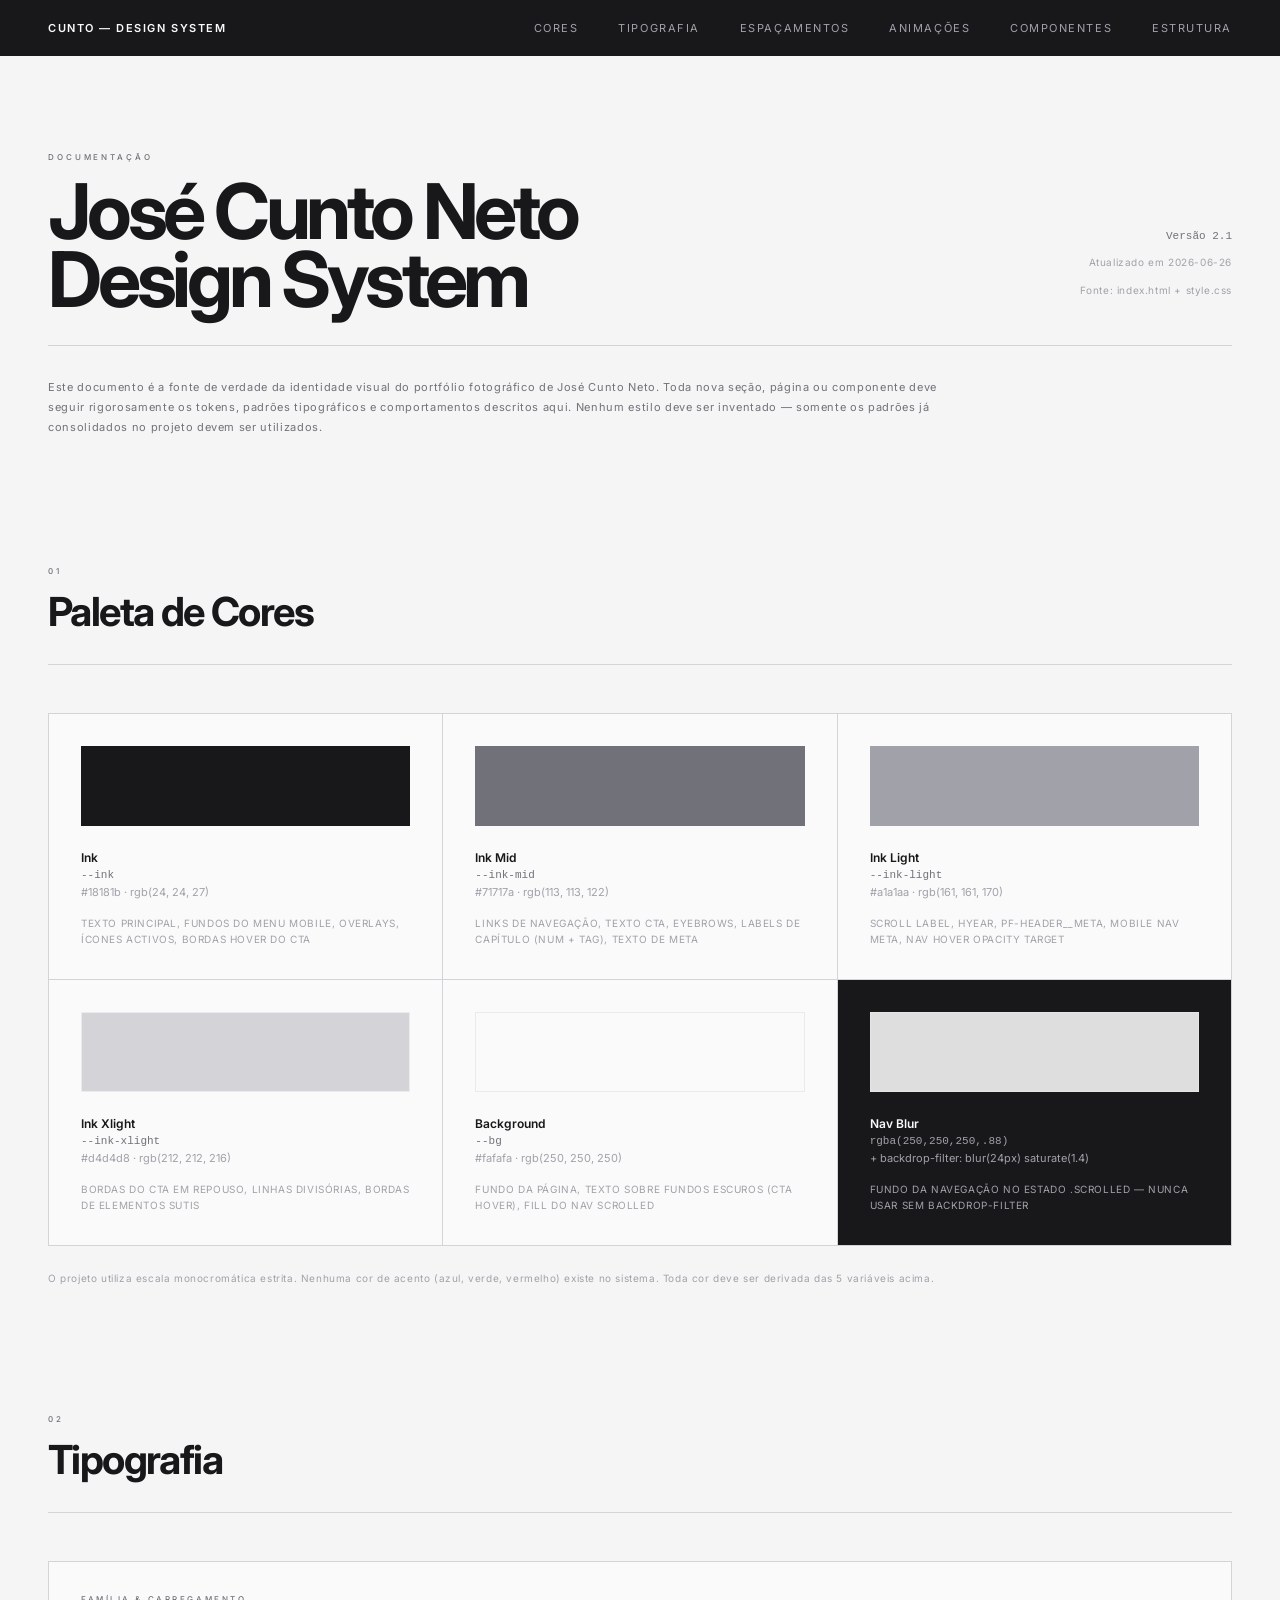
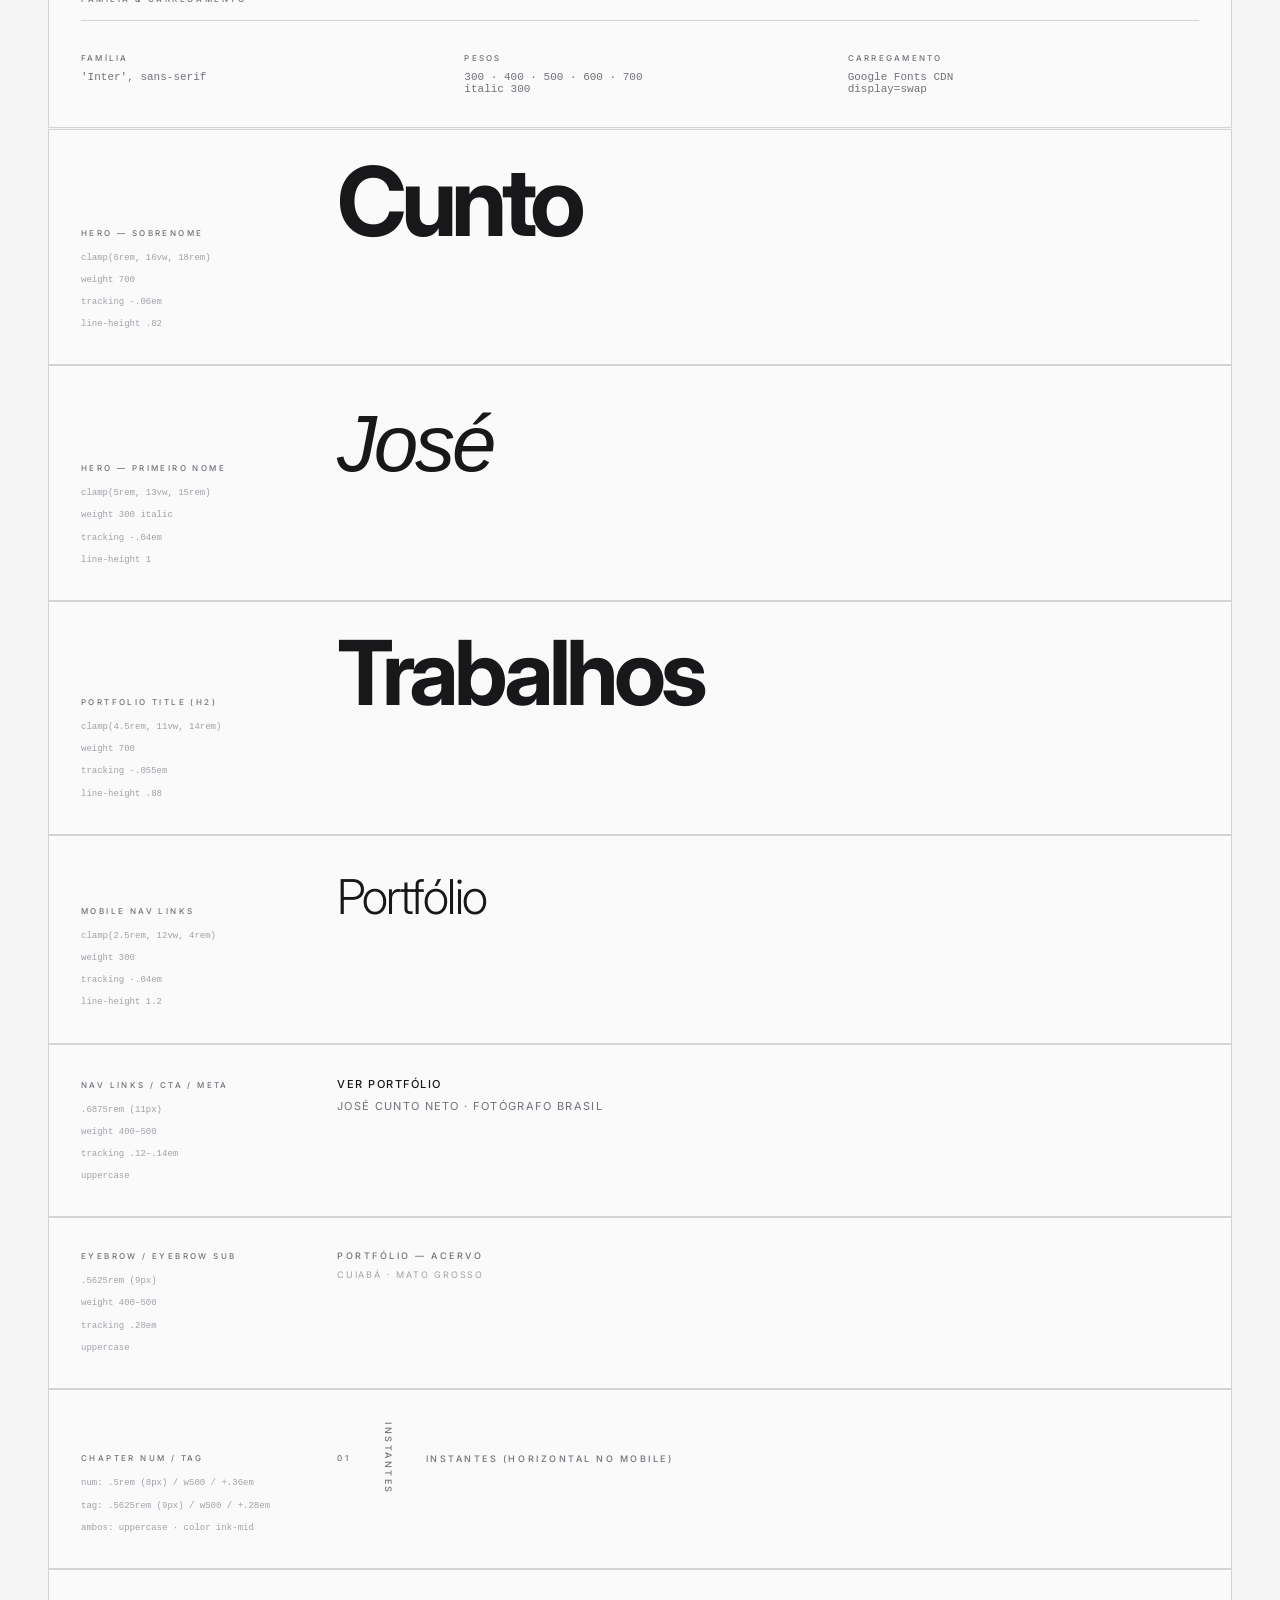
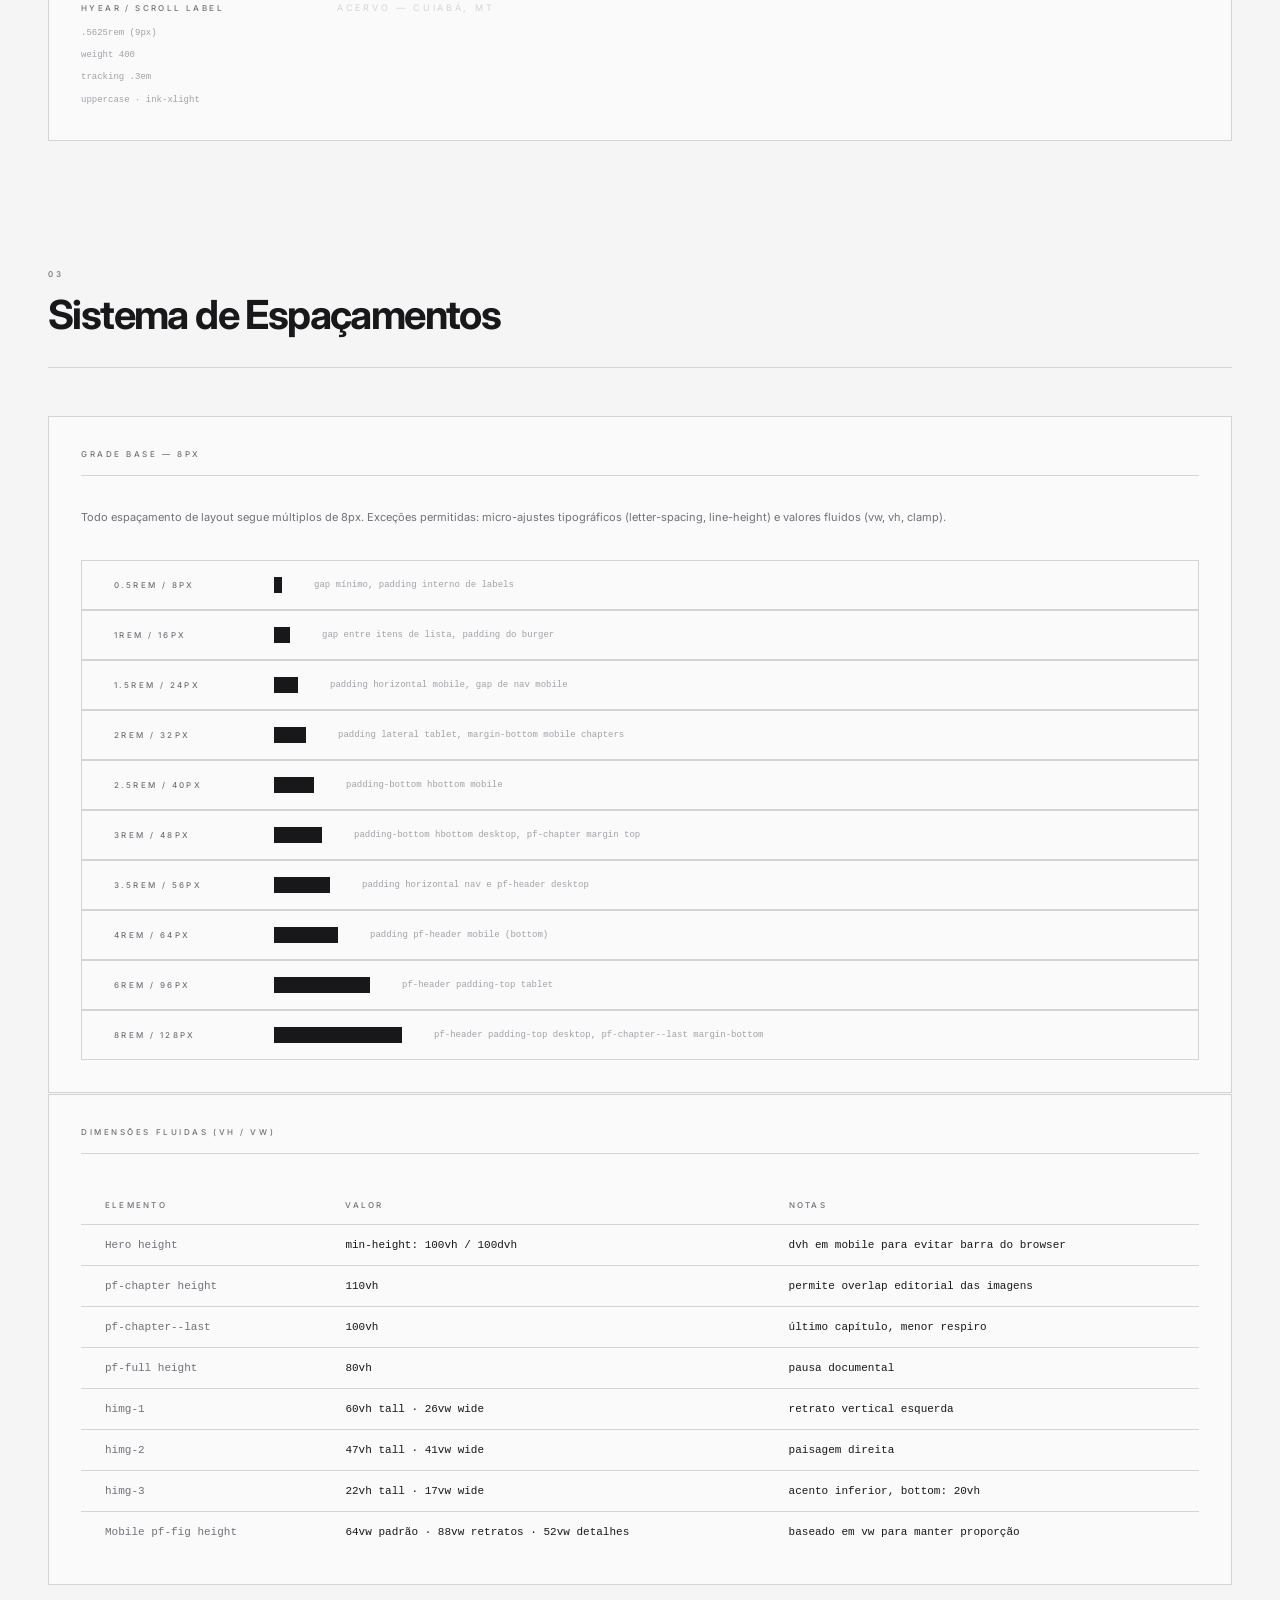
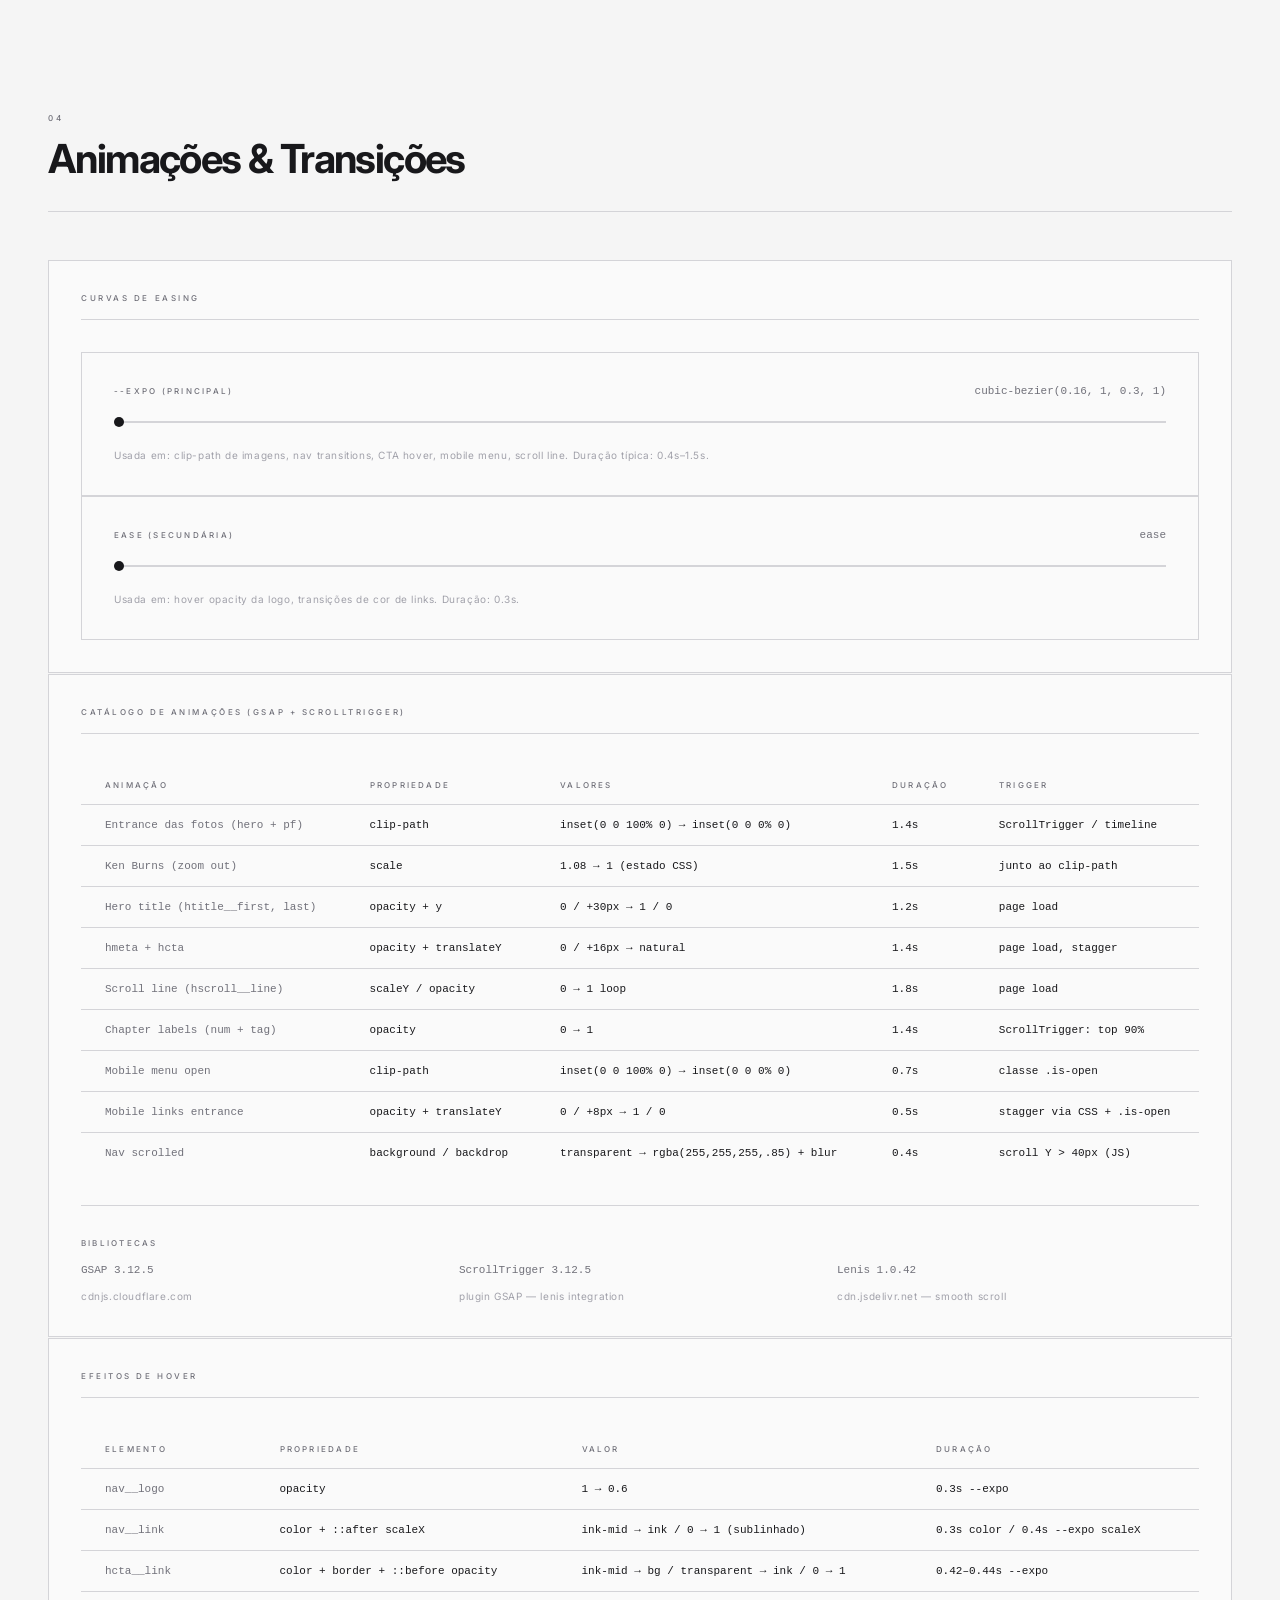
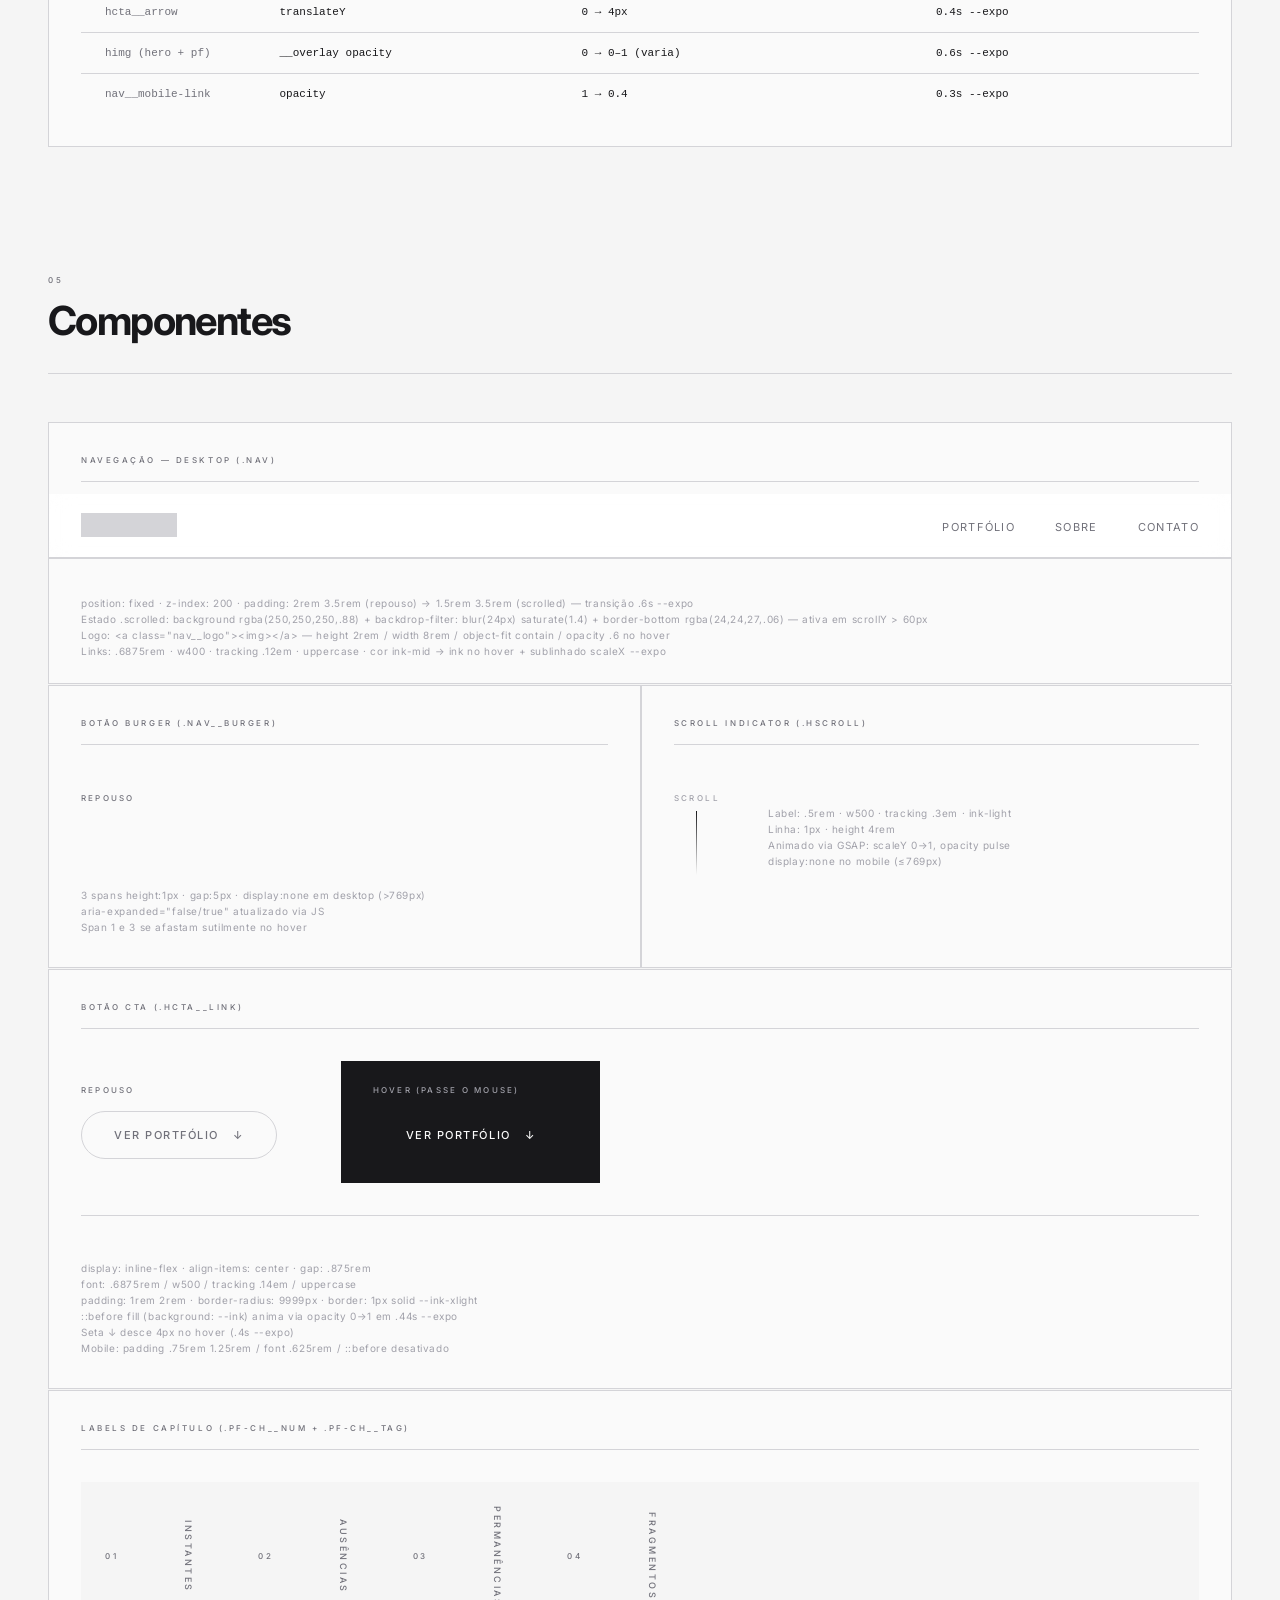
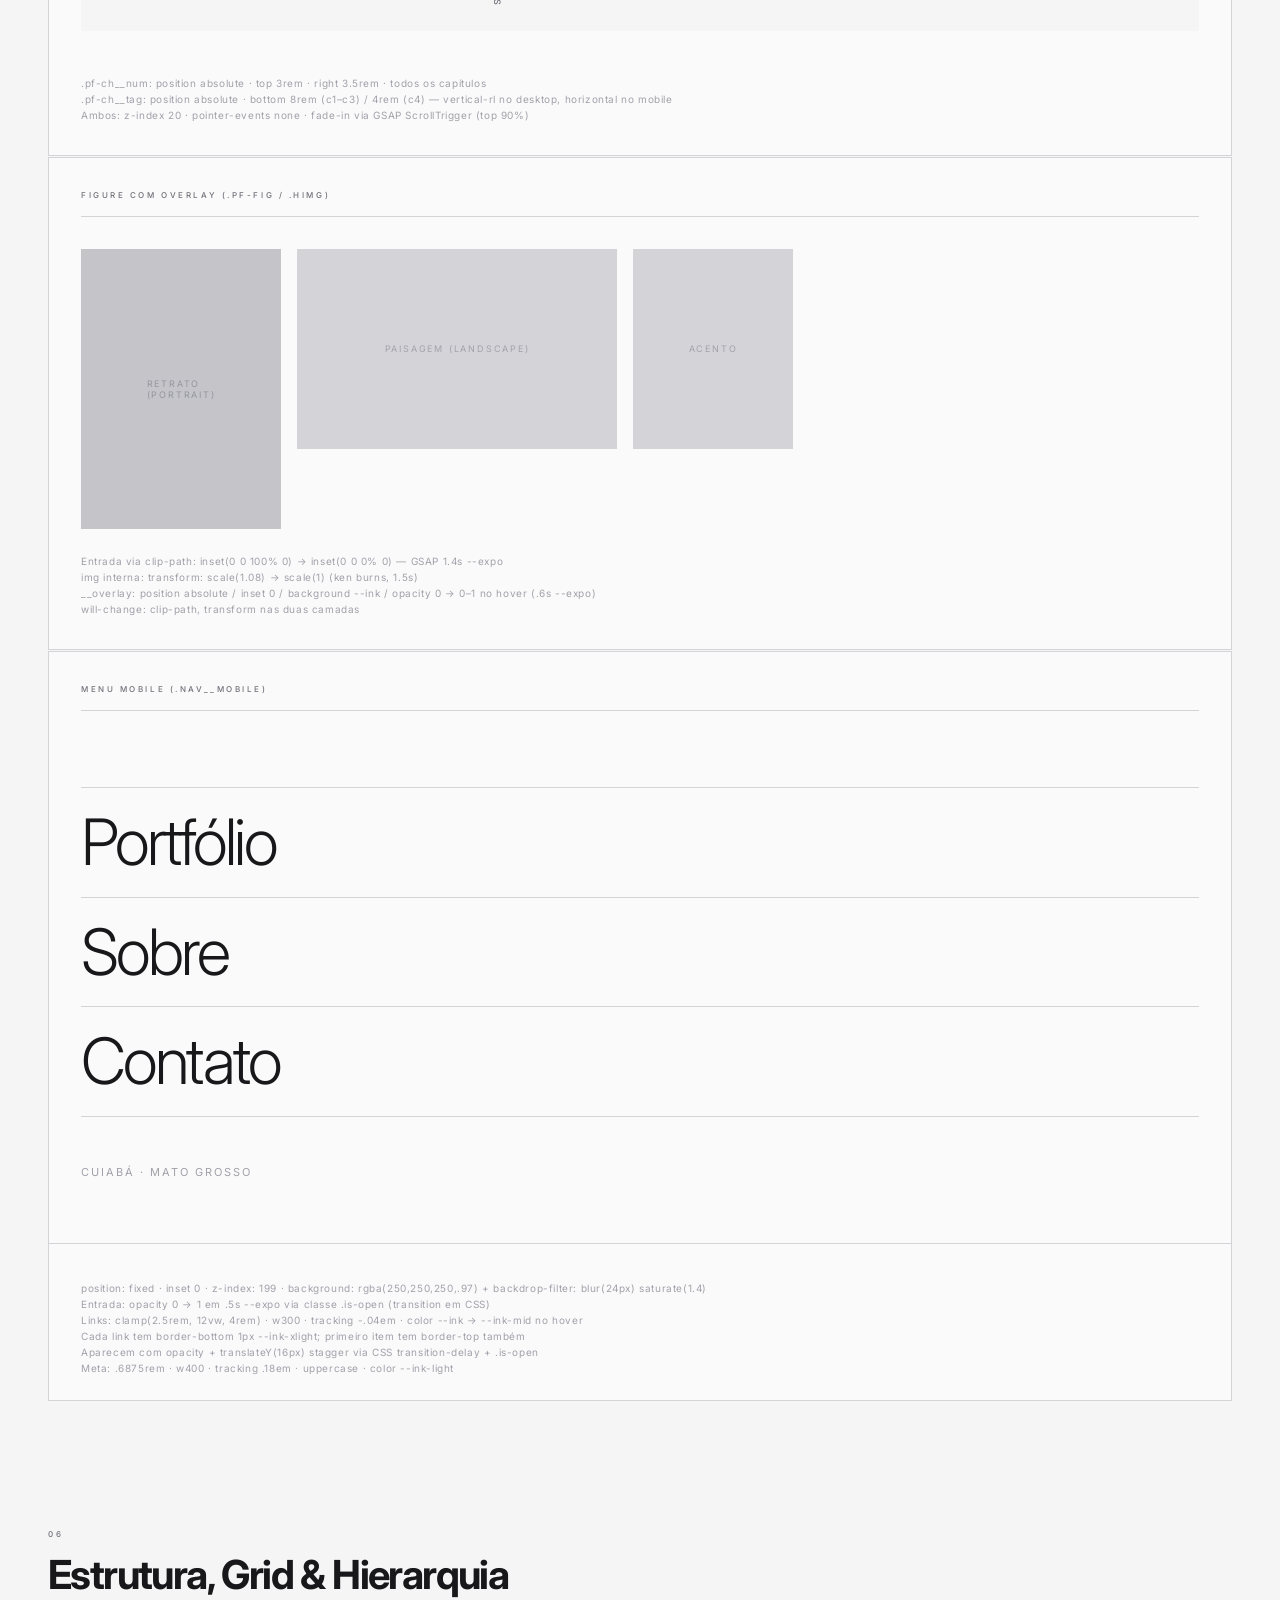
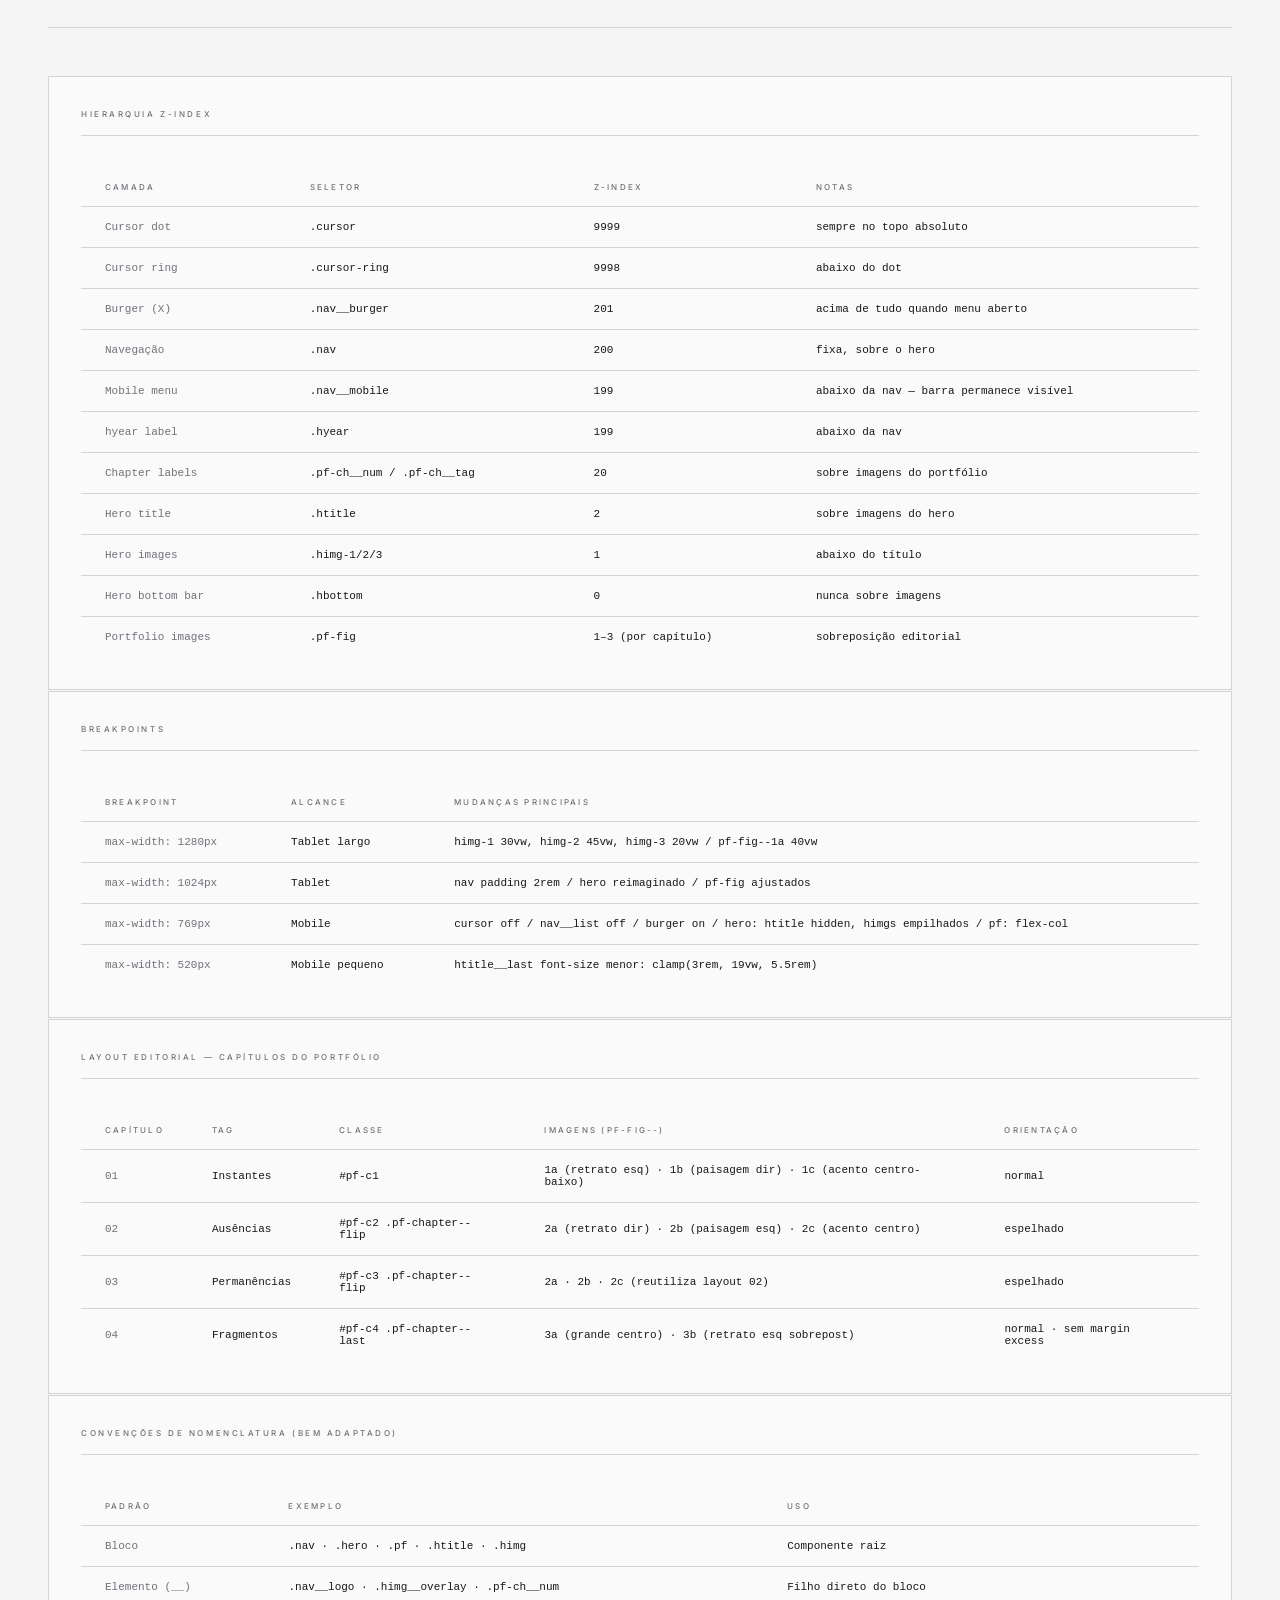
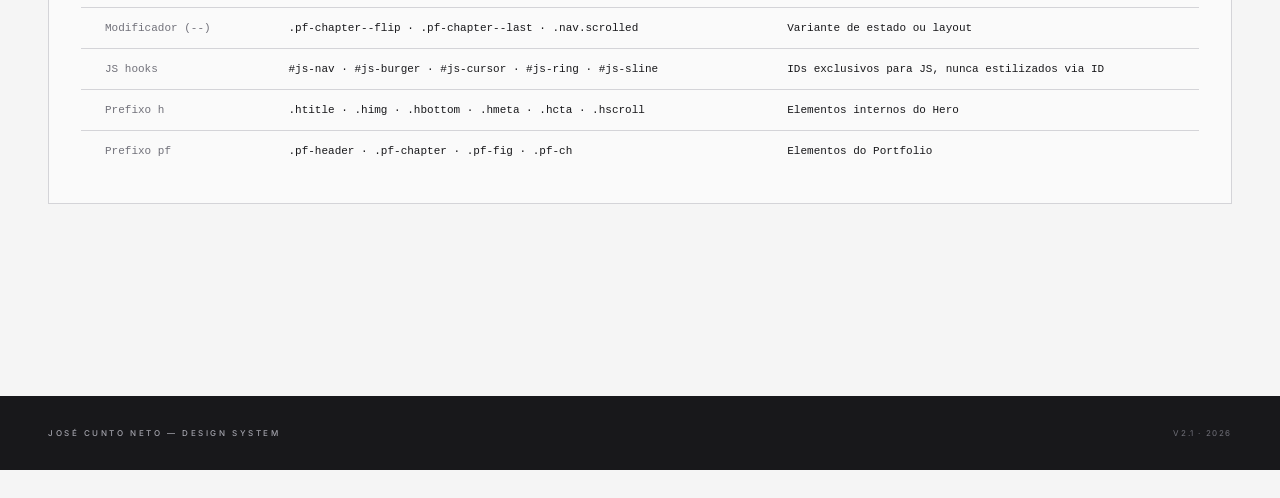
==== commit 15920178: "Ultimas alteracoes feitas e site concluido" ====
--- a/Assets/design_system.html
+++ b/Assets/design_system.html
@@ -18,7 +18,7 @@
             --ink-mid:    #71717a;
             --ink-light:  #a1a1aa;
             --ink-xlight: #d4d4d8;
-            --bg:         #ffffff;
+            --bg:         #fafafa;
 
             --expo: cubic-bezier(0.16, 1, 0.3, 1);
         }
@@ -279,13 +279,25 @@
         }
         .preview-nav__link {
             font-size: .6875rem;
-            font-weight: 500;
+            font-weight: 400;
             letter-spacing: .12em;
             text-transform: uppercase;
-            color: var(--ink);
-            transition: opacity .3s var(--expo);
-        }
-        .preview-nav__link:hover { opacity: .5; }
+            color: var(--ink-mid);
+            position: relative;
+            transition: color .3s;
+        }
+        .preview-nav__link::after {
+            content: '';
+            position: absolute;
+            left: 0; bottom: -3px;
+            width: 100%; height: 1px;
+            background: var(--ink);
+            transform: scaleX(0);
+            transform-origin: right;
+            transition: transform .4s var(--expo);
+        }
+        .preview-nav__link:hover { color: var(--ink); }
+        .preview-nav__link:hover::after { transform: scaleX(1); transform-origin: left; }
 
         /* — CTA Button — */
         .preview-cta-link {
@@ -410,29 +422,35 @@
 
         /* — Mobile menu — */
         .preview-mobile-menu {
-            background: var(--ink);
-            padding: 4rem 2.5rem;
+            background: rgba(250, 250, 250, .97);
+            backdrop-filter: blur(24px) saturate(1.4);
+            -webkit-backdrop-filter: blur(24px) saturate(1.4);
+            padding: 4rem 2rem;
             display: flex;
             flex-direction: column;
             justify-content: center;
-            gap: 2.5rem;
+            gap: 0;
         }
         .preview-mobile-link {
-            font-size: clamp(2.5rem, 8vw, 4rem);
-            font-weight: 700;
+            display: block;
+            font-size: clamp(2.5rem, 12vw, 4rem);
+            font-weight: 300;
             letter-spacing: -.04em;
-            color: var(--bg);
-            line-height: 1;
-            transition: opacity .3s var(--expo);
-        }
-        .preview-mobile-link:hover { opacity: .4; }
+            line-height: 1.2;
+            color: var(--ink);
+            padding: 1rem 0;
+            border-bottom: 1px solid var(--ink-xlight);
+            transition: color .3s var(--expo);
+        }
+        .preview-mobile-link:first-child { border-top: 1px solid var(--ink-xlight); }
+        .preview-mobile-link:hover { color: var(--ink-mid); }
         .preview-mobile-meta {
-            font-size: .5625rem;
+            font-size: .6875rem;
             font-weight: 400;
-            letter-spacing: .2em;
+            letter-spacing: .18em;
             text-transform: uppercase;
             color: var(--ink-light);
-            margin-top: 1rem;
+            margin-top: 3rem;
         }
 
         /* ═══════════════════════════════════════════════════
@@ -504,8 +522,8 @@
             <div style="display:flex; align-items:baseline; justify-content:space-between; padding-bottom:2rem; border-bottom:1px solid var(--ink-xlight); margin-bottom:2rem;">
                 <h1 style="font-size:clamp(3rem,6vw,5rem); font-weight:700; letter-spacing:-.055em; line-height:.88; color:var(--ink);">José Cunto Neto<br/>Design System</h1>
                 <div style="text-align:right;">
-                    <p class="mono">Versão 2.0</p>
-                    <p class="ds-note">Atualizado em 2026-06-24</p>
+                    <p class="mono">Versão 2.1</p>
+                    <p class="ds-note">Atualizado em 2026-06-26</p>
                     <p class="ds-note">Fonte: index.html + style.css</p>
                 </div>
             </div>
@@ -557,18 +575,18 @@
                 </div>
 
                 <div class="color-chip">
-                    <div class="color-chip__swatch" style="background:#ffffff; border:1px solid #ebebeb;"></div>
+                    <div class="color-chip__swatch" style="background:#fafafa; border:1px solid #ebebeb;"></div>
                     <span class="color-chip__name">Background</span>
                     <span class="color-chip__var">--bg</span>
-                    <span class="color-chip__hex">#ffffff · rgb(255, 255, 255)</span>
-                    <p class="color-chip__usage">Fundo da página, texto sobre fundos escuros (menu mobile, CTA hover), fill do nav scrolled</p>
+                    <span class="color-chip__hex">#fafafa · rgb(250, 250, 250)</span>
+                    <p class="color-chip__usage">Fundo da página, texto sobre fundos escuros (CTA hover), fill do nav scrolled</p>
                 </div>
 
                 <div class="color-chip" style="background:var(--ink);">
-                    <div class="color-chip__swatch" style="background:rgba(255,255,255,.85); border:1px solid rgba(255,255,255,.2);"></div>
+                    <div class="color-chip__swatch" style="background:rgba(250,250,250,.88); border:1px solid rgba(255,255,255,.2);"></div>
                     <span class="color-chip__name" style="color:var(--bg);">Nav Blur</span>
-                    <span class="color-chip__var" style="color:var(--ink-light);">rgba(255,255,255,.85)</span>
-                    <span class="color-chip__hex" style="color:var(--ink-light);">+ backdrop-filter: blur(12px)</span>
+                    <span class="color-chip__var" style="color:var(--ink-light);">rgba(250,250,250,.88)</span>
+                    <span class="color-chip__hex" style="color:var(--ink-light);">+ backdrop-filter: blur(24px) saturate(1.4)</span>
                     <p class="color-chip__usage" style="color:var(--ink-light);">Fundo da navegação no estado .scrolled — nunca usar sem backdrop-filter</p>
                 </div>
 
@@ -636,9 +654,9 @@
                 <div class="type-row">
                     <div class="type-row__meta">
                         <span class="type-row__label">Mobile Nav Links</span>
-                        <span class="type-row__spec">clamp(2.5rem, 12vw, 5rem)<br/>weight 700<br/>tracking -.04em<br/>line-height 1.05</span>
-                    </div>
-                    <div class="type-row__sample" style="font-size:clamp(1.75rem, 5vw, 3rem); font-weight:700; letter-spacing:-.04em; line-height:1.05; color:var(--ink);">Portfólio</div>
+                        <span class="type-row__spec">clamp(2.5rem, 12vw, 4rem)<br/>weight 300<br/>tracking -.04em<br/>line-height 1.2</span>
+                    </div>
+                    <div class="type-row__sample" style="font-size:clamp(1.75rem, 5vw, 3rem); font-weight:300; letter-spacing:-.04em; line-height:1.2; color:var(--ink);">Portfólio</div>
                 </div>
 
                 <div class="type-row">
@@ -751,12 +769,7 @@
                     <div class="space-row">
                         <span class="space-row__label">8rem / 128px</span>
                         <div class="space-row__bar" style="width:8rem;"></div>
-                        <span class="space-row__value">pf-header padding-top desktop, pf-chapter margin-bottom</span>
-                    </div>
-                    <div class="space-row">
-                        <span class="space-row__label">16rem / 256px</span>
-                        <div class="space-row__bar" style="width:16rem;"></div>
-                        <span class="space-row__value">pf-chapter--last margin-bottom</span>
+                        <span class="space-row__value">pf-header padding-top desktop, pf-chapter--last margin-bottom</span>
                     </div>
                 </div>
             </div>
@@ -925,7 +938,7 @@
                     </thead>
                     <tbody>
                         <tr><td>nav__logo</td><td>opacity</td><td>1 → 0.6</td><td>0.3s --expo</td></tr>
-                        <tr><td>nav__link</td><td>opacity</td><td>1 → 0.5</td><td>0.3s --expo</td></tr>
+                        <tr><td>nav__link</td><td>color + ::after scaleX</td><td>ink-mid → ink / 0 → 1 (sublinhado)</td><td>0.3s color / 0.4s --expo scaleX</td></tr>
                         <tr><td>hcta__link</td><td>color + border + ::before opacity</td><td>ink-mid → bg / transparent → ink / 0 → 1</td><td>0.42–0.44s --expo</td></tr>
                         <tr><td>hcta__arrow</td><td>translateY</td><td>0 → 4px</td><td>0.4s --expo</td></tr>
                         <tr><td>himg (hero + pf)</td><td>__overlay opacity</td><td>0 → 0–1 (varia)</td><td>0.6s --expo</td></tr>
@@ -958,10 +971,10 @@
                 </div>
                 <div style="padding:1.5rem 2rem; border-top:1px solid var(--ink-xlight); background:var(--bg);">
                     <p class="ds-note">
-                        position: fixed · z-index: 200 · height: 4rem · padding: 0 3.5rem<br/>
-                        Estado .scrolled: background rgba(255,255,255,.85) + backdrop-filter: blur(12px) + border-bottom 1px ink-xlight<br/>
-                        Logo: &lt;a class="nav__logo"&gt;&lt;img&gt;&lt;/a&gt; — height 2rem / width 8rem / object-fit contain<br/>
-                        Links: .6875rem · w500 · tracking .12em · uppercase · opacity .5 no hover
+                        position: fixed · z-index: 200 · padding: 2rem 3.5rem (repouso) → 1.5rem 3.5rem (scrolled) — transição .6s --expo<br/>
+                        Estado .scrolled: background rgba(250,250,250,.88) + backdrop-filter: blur(24px) saturate(1.4) + border-bottom rgba(24,24,27,.06) — ativa em scrollY &gt; 60px<br/>
+                        Logo: &lt;a class="nav__logo"&gt;&lt;img&gt;&lt;/a&gt; — height 2rem / width 8rem / object-fit contain / opacity .6 no hover<br/>
+                        Links: .6875rem · w400 · tracking .12em · uppercase · cor ink-mid → ink no hover + sublinhado scaleX --expo
                     </p>
                 </div>
             </div>
@@ -1092,11 +1105,12 @@
                 </div>
                 <div style="padding:1.5rem 2rem; border-top:1px solid var(--ink-xlight);">
                     <p class="ds-note">
-                        position: fixed · inset 0 · z-index: 201 · background: --ink<br/>
-                        Entrada: clip-path inset(0 0 100% 0) → inset(0 0 0% 0) em .7s --expo<br/>
-                        Links: clamp(2.5rem, 12vw, 5rem) · w700 · tracking -.04em · color --bg<br/>
-                        Aparecem com opacity + translateY stagger via CSS transition + .is-open<br/>
-                        Meta: .5625rem · w400 · tracking .2em · uppercase · color --ink-light
+                        position: fixed · inset 0 · z-index: 199 · background: rgba(250,250,250,.97) + backdrop-filter: blur(24px) saturate(1.4)<br/>
+                        Entrada: opacity 0 → 1 em .5s --expo via classe .is-open (transition em CSS)<br/>
+                        Links: clamp(2.5rem, 12vw, 4rem) · w300 · tracking -.04em · color --ink → --ink-mid no hover<br/>
+                        Cada link tem border-bottom 1px --ink-xlight; primeiro item tem border-top também<br/>
+                        Aparecem com opacity + translateY(16px) stagger via CSS transition-delay + .is-open<br/>
+                        Meta: .6875rem · w400 · tracking .18em · uppercase · color --ink-light
                     </p>
                 </div>
             </div>
@@ -1120,8 +1134,9 @@
                     <tbody>
                         <tr><td>Cursor dot</td><td>.cursor</td><td>9999</td><td>sempre no topo absoluto</td></tr>
                         <tr><td>Cursor ring</td><td>.cursor-ring</td><td>9998</td><td>abaixo do dot</td></tr>
-                        <tr><td>Mobile menu</td><td>.nav__mobile</td><td>201</td><td>sobre a nav</td></tr>
+                        <tr><td>Burger (X)</td><td>.nav__burger</td><td>201</td><td>acima de tudo quando menu aberto</td></tr>
                         <tr><td>Navegação</td><td>.nav</td><td>200</td><td>fixa, sobre o hero</td></tr>
+                        <tr><td>Mobile menu</td><td>.nav__mobile</td><td>199</td><td>abaixo da nav — barra permanece visível</td></tr>
                         <tr><td>hyear label</td><td>.hyear</td><td>199</td><td>abaixo da nav</td></tr>
                         <tr><td>Chapter labels</td><td>.pf-ch__num / .pf-ch__tag</td><td>20</td><td>sobre imagens do portfólio</td></tr>
                         <tr><td>Hero title</td><td>.htitle</td><td>2</td><td>sobre imagens do hero</td></tr>
@@ -1188,7 +1203,7 @@
     <!-- DS Footer -->
     <footer style="background:var(--ink); padding:2rem 3rem; display:flex; align-items:center; justify-content:space-between;">
         <span style="font-size:.5rem; font-weight:500; letter-spacing:.32em; text-transform:uppercase; color:var(--ink-light);">José Cunto Neto — Design System</span>
-        <span style="font-size:.5rem; font-weight:400; letter-spacing:.2em; text-transform:uppercase; color:var(--ink-mid);">v2.0 · 2026</span>
+        <span style="font-size:.5rem; font-weight:400; letter-spacing:.2em; text-transform:uppercase; color:var(--ink-mid);">v2.1 · 2026</span>
     </footer>
 
 </body>
